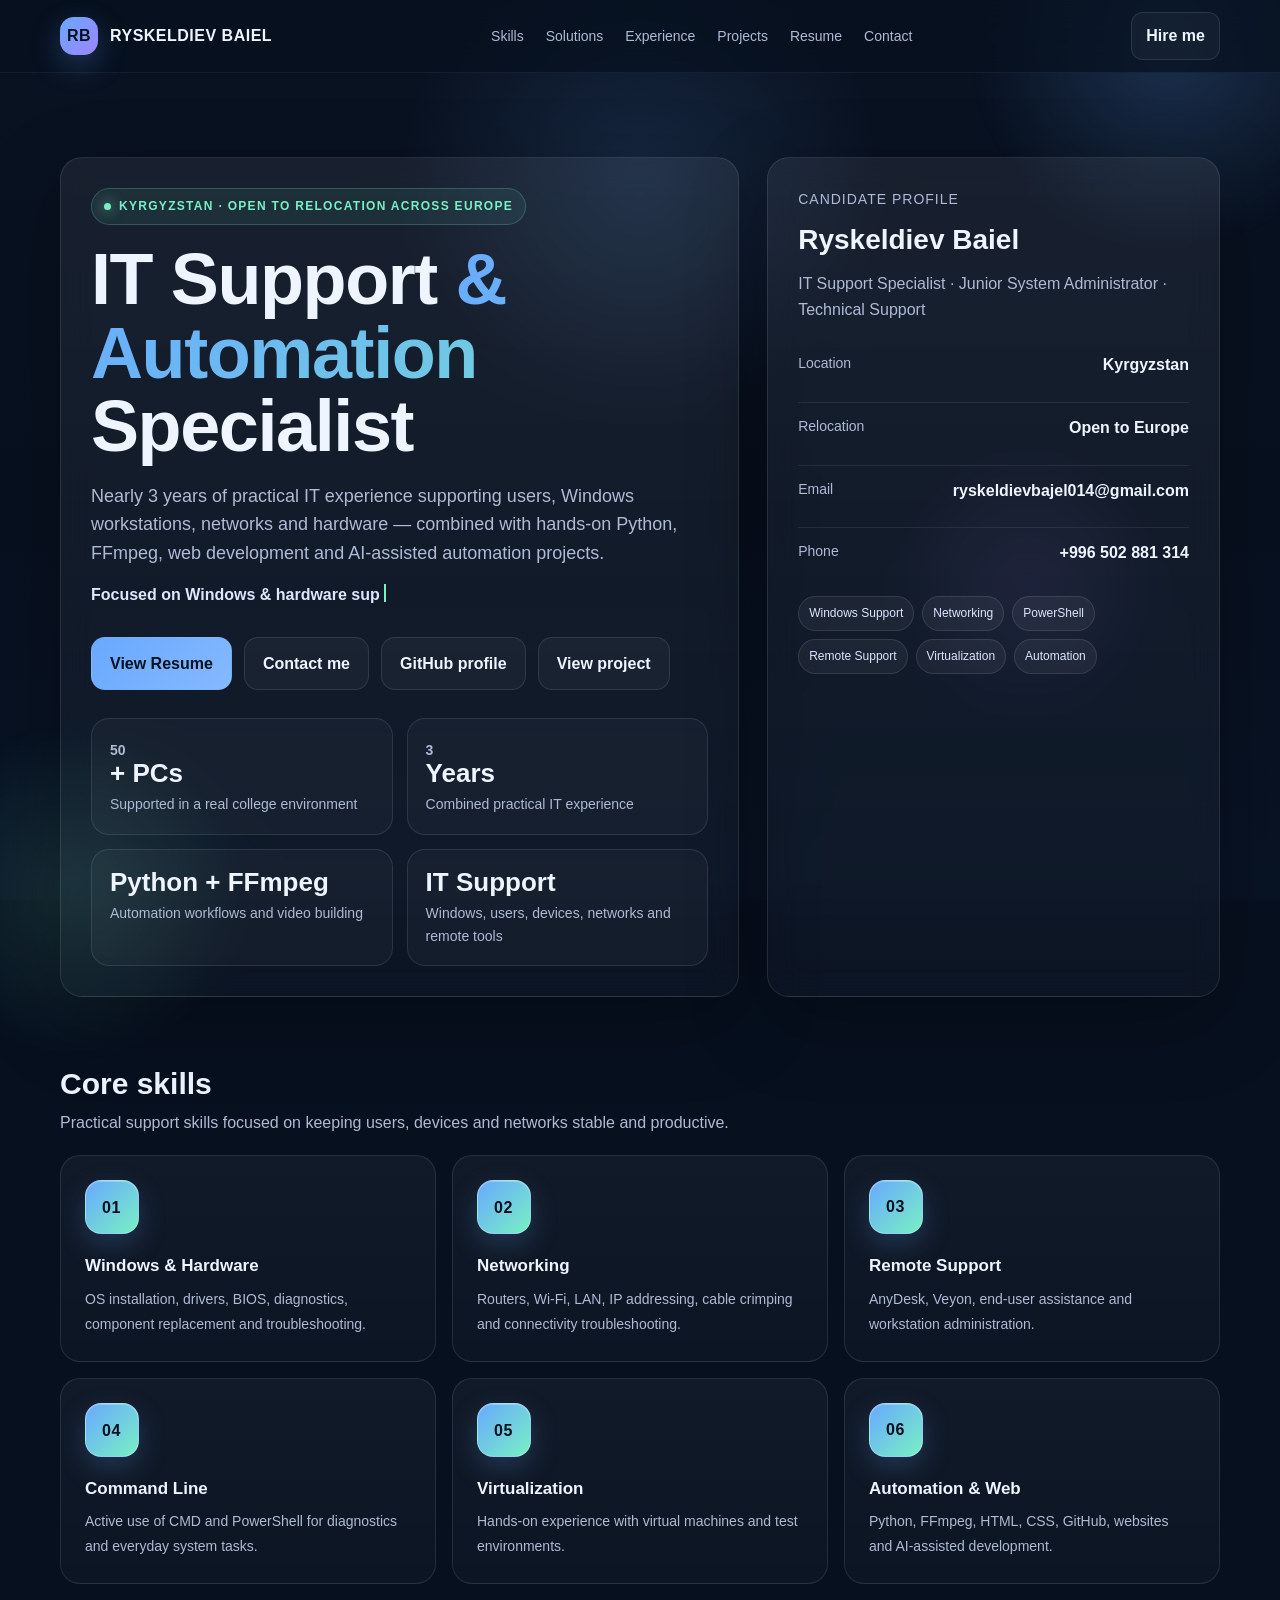
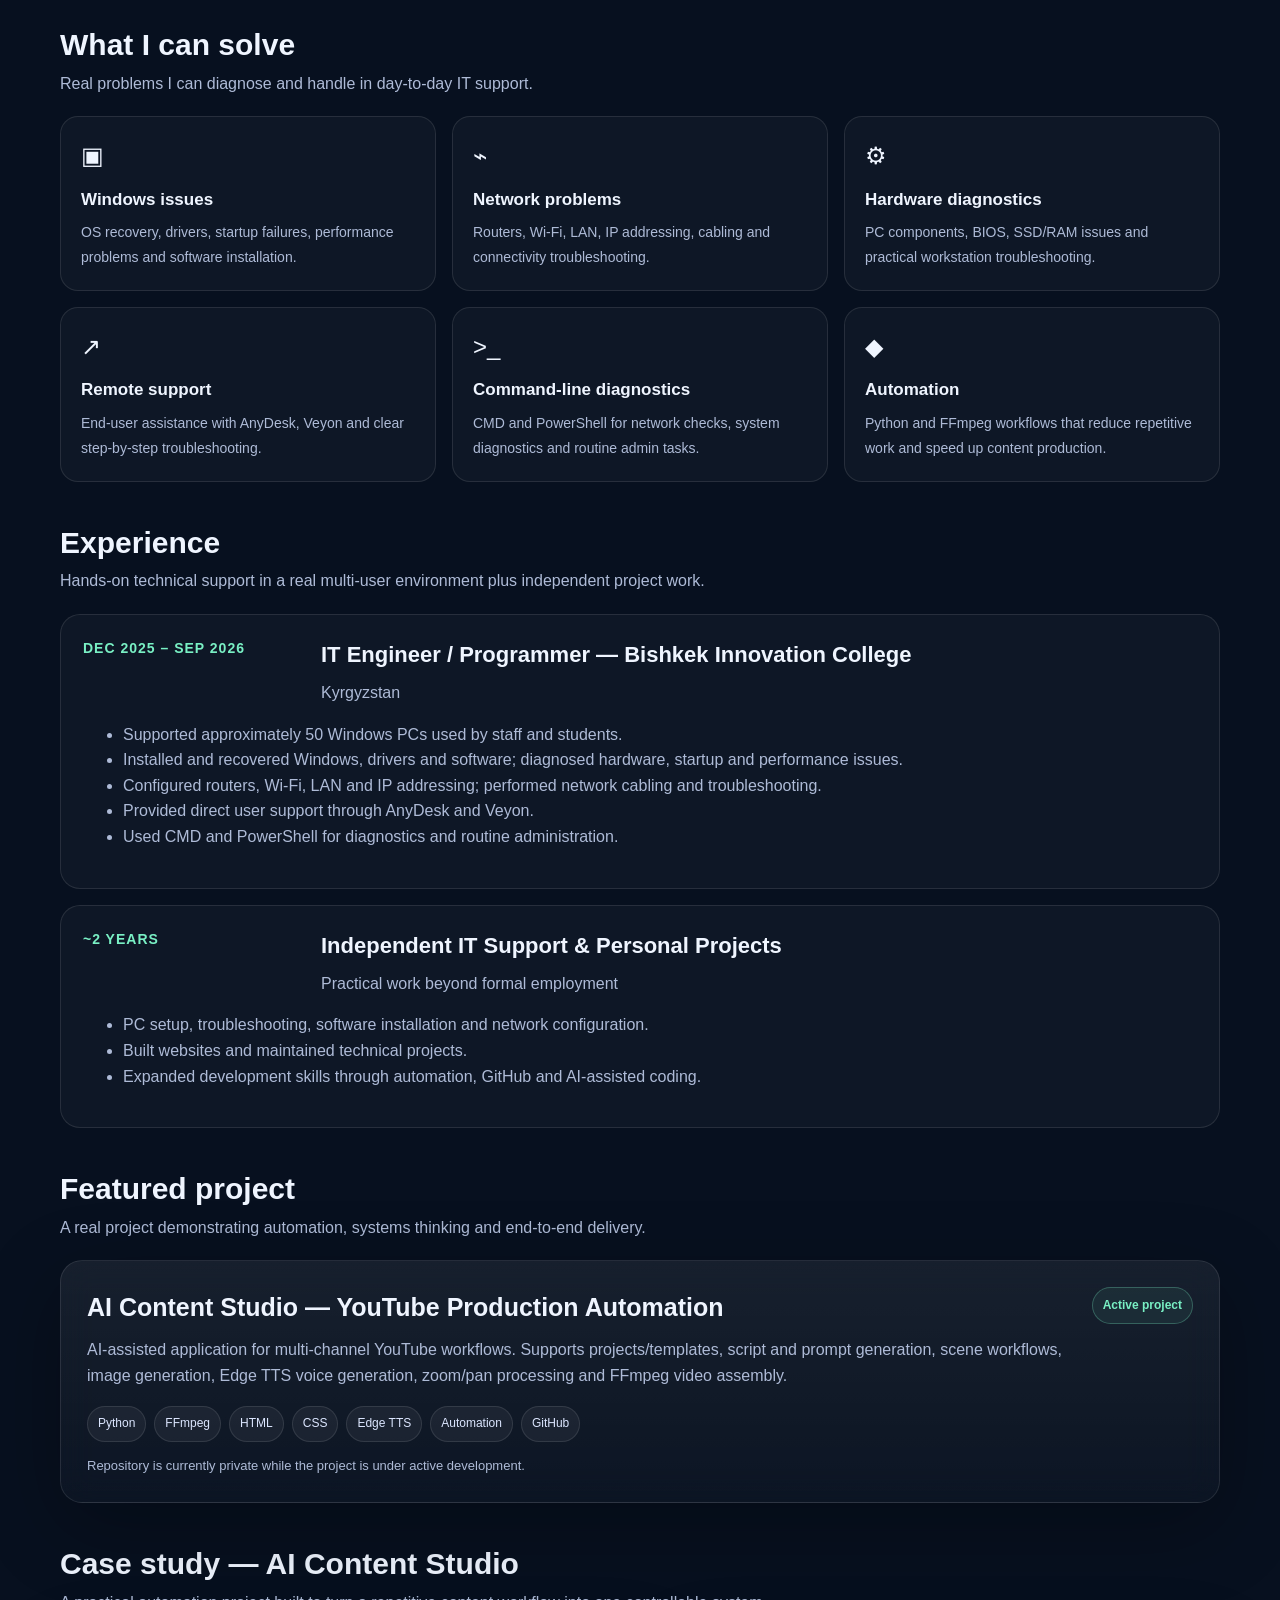
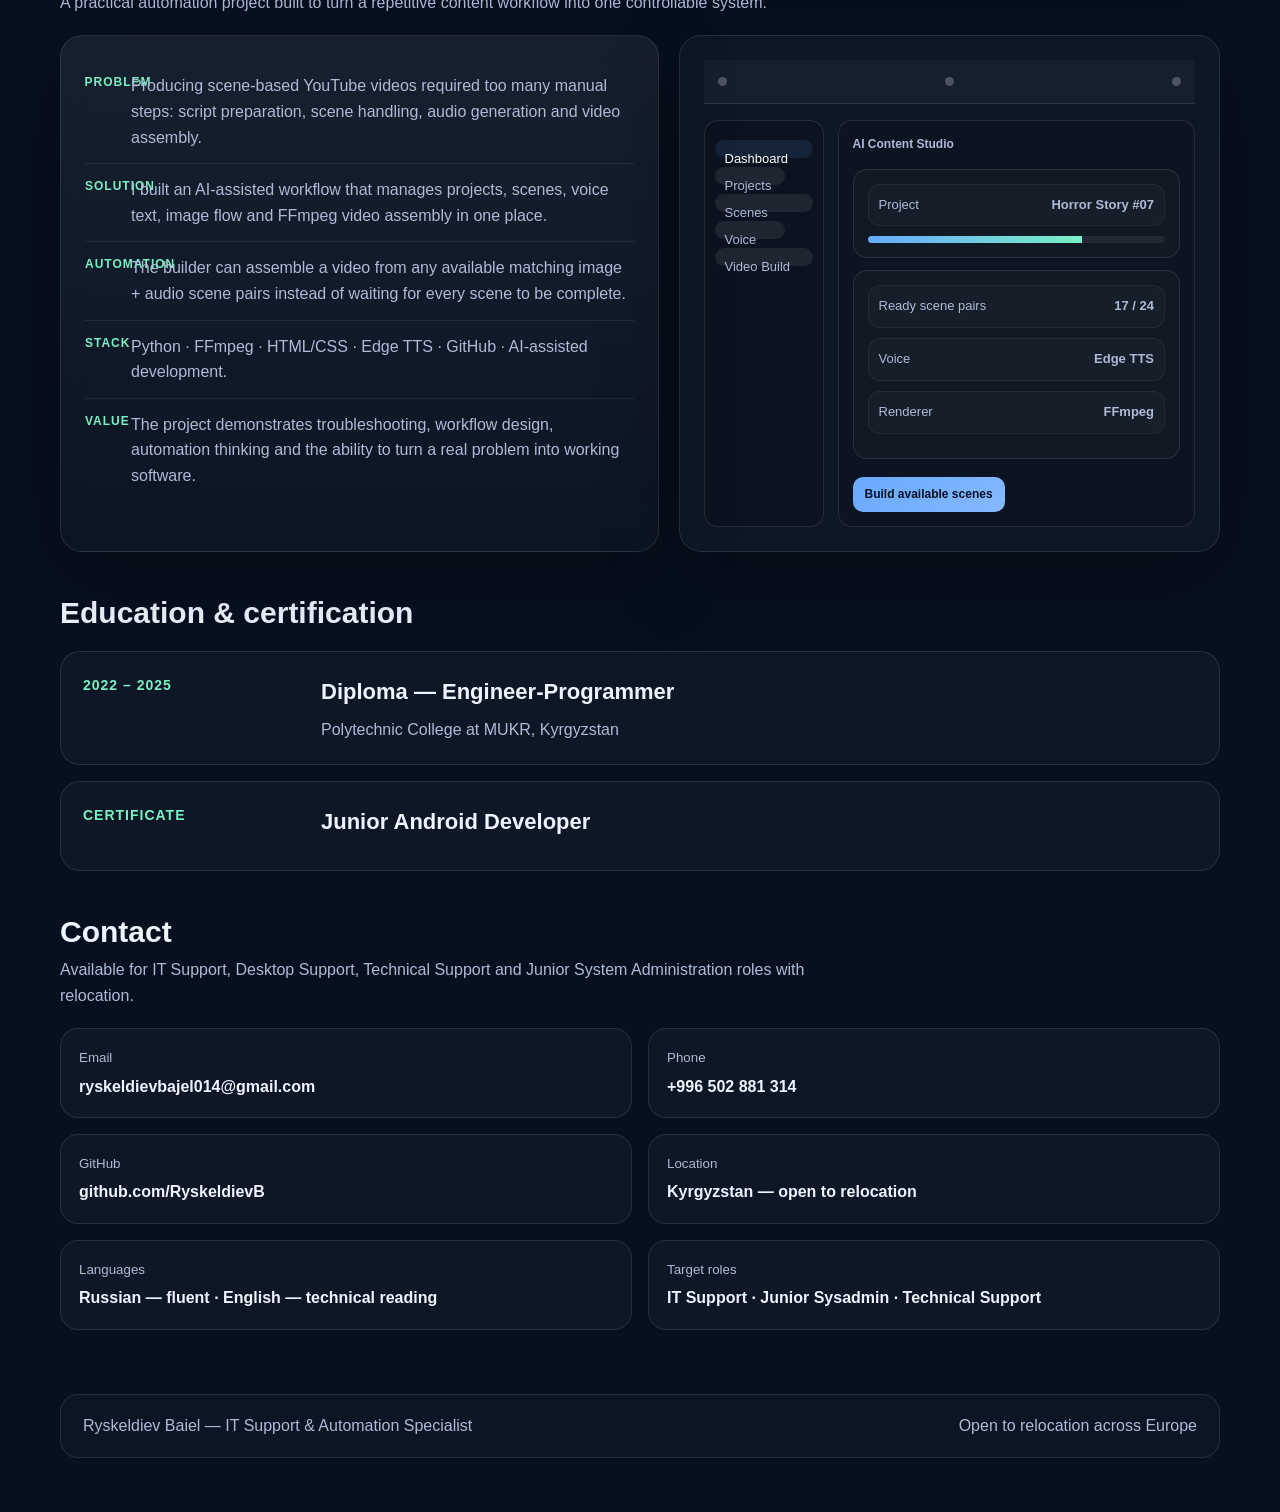
==== index.html @ 96868a10 "Make skill number badges more visible" ====
<!doctype html>
<html lang="en">
<head>
<meta charset="utf-8" />
<meta name="viewport" content="width=device-width,initial-scale=1" />
<meta name="description" content="Ryskeldiev Baiel - IT Support Specialist, Junior System Administrator and Automation portfolio." />
<title>Ryskeldiev Baiel | IT Support & Automation</title>
<link rel="icon" href="favicon-v3.svg" type="image/svg+xml">
<style>
:root{--bg:#07101f;--text:#eff5ff;--muted:#aebbd7;--line:rgba(255,255,255,.10);--accent:#68a9ff;--accent2:#79f0c4;--accent3:#9d84ff;--shadow:0 24px 80px rgba(0,0,0,.28);--radius:22px;--max:1160px;--mx:50%;--my:20%}
*{box-sizing:border-box}html{scroll-behavior:smooth;scroll-padding-top:92px}body{margin:0;font-family:Inter,Segoe UI,Arial,sans-serif;color:var(--text);line-height:1.6;background:#07101f;min-height:100vh;overflow-x:hidden}a{color:inherit;text-decoration:none}.wrap{width:min(var(--max),calc(100% - 36px));margin:auto}section[id]{scroll-margin-top:92px}
body:before{content:"";position:fixed;inset:0;z-index:-5;background:radial-gradient(circle at var(--mx) var(--my),rgba(104,169,255,.14),transparent 25%),linear-gradient(180deg,#091221 0%,#07101f 58%,#081324 100%)}.bg-grid{position:fixed;inset:0;z-index:-4;pointer-events:none;opacity:.16;background-image:linear-gradient(rgba(255,255,255,.025) 1px,transparent 1px),linear-gradient(90deg,rgba(255,255,255,.025) 1px,transparent 1px);background-size:48px 48px;mask-image:linear-gradient(to bottom,black,transparent 90%)}.orb{position:fixed;border-radius:50%;filter:blur(5px);pointer-events:none;z-index:-3;opacity:.36}.orb.a{width:420px;height:420px;top:-160px;right:-100px;background:radial-gradient(circle,rgba(104,169,255,.55),transparent 68%);animation:floatA 13s ease-in-out infinite}.orb.b{width:360px;height:360px;bottom:-170px;left:-100px;background:radial-gradient(circle,rgba(121,240,196,.38),transparent 68%);animation:floatB 16s ease-in-out infinite}.orb.c{width:300px;height:300px;top:48%;right:8%;background:radial-gradient(circle,rgba(157,132,255,.26),transparent 70%);animation:floatC 18s ease-in-out infinite}@keyframes floatA{50%{transform:translate(-45px,55px) scale(1.08)}}@keyframes floatB{50%{transform:translate(50px,-35px) scale(.92)}}@keyframes floatC{50%{transform:translate(-55px,-45px)}}.cursor-glow{position:fixed;width:280px;height:280px;border-radius:50%;pointer-events:none;z-index:-2;background:radial-gradient(circle,rgba(104,169,255,.11),transparent 68%);transform:translate(-50%,-50%);opacity:0}
.surface{background:linear-gradient(180deg,rgba(255,255,255,.065),rgba(255,255,255,.025));border:1px solid var(--line);border-radius:var(--radius);box-shadow:var(--shadow);backdrop-filter:blur(16px);position:relative;overflow:hidden}.surface:after{content:"";position:absolute;inset:0;pointer-events:none;background:linear-gradient(120deg,transparent 15%,rgba(255,255,255,.045) 48%,transparent 70%);transform:translateX(-120%);transition:transform .7s ease}.surface:hover:after{transform:translateX(120%)}
nav{position:sticky;top:0;z-index:30;background:rgba(7,16,31,.70);border-bottom:1px solid rgba(255,255,255,.06);backdrop-filter:blur(18px)}.nav{min-height:72px;display:flex;align-items:center;justify-content:space-between;gap:18px}.brand{display:flex;align-items:center;gap:12px;font-weight:800;letter-spacing:.5px}.brand-mark{width:38px;height:38px;border-radius:14px;display:grid;place-items:center;background:linear-gradient(135deg,var(--accent),var(--accent3));color:#031121;font-weight:900;box-shadow:0 10px 30px rgba(104,169,255,.28);animation:pulseMark 4s ease-in-out infinite}@keyframes pulseMark{50%{box-shadow:0 10px 38px rgba(104,169,255,.48)}}.navlinks{display:flex;gap:22px;align-items:center;color:var(--muted);font-size:14px}.navlinks a{position:relative;transition:.2s}.navlinks a:after{content:"";position:absolute;left:0;right:100%;bottom:-7px;height:2px;background:linear-gradient(90deg,var(--accent),var(--accent2));transition:.25s}.navlinks a:hover,.navlinks a.active{color:#fff}.navlinks a:hover:after,.navlinks a.active:after{right:0}.nav-cta{padding:10px 14px;border-radius:12px;border:1px solid var(--line);background:rgba(255,255,255,.04);font-weight:700;transition:.25s}.nav-cta:hover{transform:translateY(-2px);border-color:rgba(104,169,255,.42)}
.hero{padding:84px 0 52px;display:grid;grid-template-columns:1.2fr .8fr;gap:28px;align-items:stretch}.hero-main,.hero-side{padding:30px}.eyebrow{display:inline-flex;gap:8px;align-items:center;padding:8px 12px;border-radius:999px;border:1px solid rgba(121,240,196,.22);background:rgba(121,240,196,.08);color:var(--accent2);font-weight:700;text-transform:uppercase;letter-spacing:1.3px;font-size:12px}.dot{width:7px;height:7px;border-radius:50%;background:var(--accent2);box-shadow:0 0 14px var(--accent2);animation:blink 1.8s infinite}@keyframes blink{50%{opacity:.35;transform:scale(.8)}}.hero h1{font-size:clamp(40px,6vw,72px);line-height:1.02;margin:18px 0;letter-spacing:-1.4px}.hero h1 span{background:linear-gradient(135deg,var(--accent),var(--accent2));-webkit-background-clip:text;background-clip:text;color:transparent;background-size:200% 200%;animation:gradientText 6s ease infinite}@keyframes gradientText{50%{background-position:100% 50%}}.lead{font-size:18px;color:var(--muted);max-width:760px;margin:0}.typing-line{margin-top:14px;color:#dbe8ff;font-weight:700;min-height:27px}.typing-line .cursor{display:inline-block;width:2px;height:1.1em;background:var(--accent2);vertical-align:-2px;margin-left:4px;animation:caret .8s steps(1) infinite}@keyframes caret{50%{opacity:0}}
.actions{display:flex;gap:12px;flex-wrap:wrap;margin-top:28px}.btn{padding:13px 18px;border-radius:14px;border:1px solid var(--line);font-weight:700;transition:.25s ease;display:inline-flex;align-items:center;gap:8px}.btn.primary{background:linear-gradient(135deg,var(--accent),#86b9ff);color:#041120;border-color:transparent}.btn.secondary{background:rgba(255,255,255,.04)}.btn:hover{transform:translateY(-3px);box-shadow:0 14px 38px rgba(0,0,0,.22)}
.mini-grid{display:grid;grid-template-columns:repeat(2,1fr);gap:14px;margin-top:28px}.mini-card,.skill,.item,.contact-card{transition:transform .24s ease,border-color .24s ease,background .24s ease,box-shadow .24s ease;transform-style:preserve-3d}.mini-card{padding:18px;border-radius:18px;border:1px solid var(--line);background:rgba(255,255,255,.03)}.mini-card:hover,.skill:hover,.contact-card:hover{border-color:rgba(104,169,255,.34);background:rgba(255,255,255,.047);box-shadow:0 18px 45px rgba(0,0,0,.2)}.mini-card strong{display:block;font-size:26px;line-height:1.1}.mini-card span{display:block;color:var(--muted);font-size:14px;margin-top:6px}.hero-side{display:flex;flex-direction:column;justify-content:space-between}.profile-title{font-size:14px;color:var(--muted);text-transform:uppercase;letter-spacing:1px}.profile-name{font-size:28px;font-weight:800;margin:8px 0}.profile-role{color:var(--muted);margin:0 0 18px}.info-list{display:grid;gap:12px;margin-top:18px}.info-row{display:flex;justify-content:space-between;gap:12px;padding:12px 0;border-top:1px solid rgba(255,255,255,.08)}.info-row:first-child{border-top:0}.info-row span{color:var(--muted);font-size:14px}.info-row strong{text-align:right}.badge-row,.tags{display:flex;flex-wrap:wrap;gap:8px;margin-top:18px}.badge,.tag{font-size:12px;padding:7px 10px;border-radius:999px;background:rgba(255,255,255,.05);border:1px solid var(--line);color:#dce6ff;transition:.22s}.badge:hover,.tag:hover{transform:translateY(-2px);border-color:rgba(121,240,196,.35);color:#fff}
section{padding:18px 0 26px}.section-head{margin-bottom:20px}.section-title{font-size:30px;line-height:1.15;margin:0}.section-sub{color:var(--muted);margin:8px 0 0;max-width:760px}.skills-grid{display:grid;grid-template-columns:repeat(3,1fr);gap:16px}.skill{padding:24px;border-radius:20px;border:1px solid var(--line);background:linear-gradient(180deg,rgba(255,255,255,.045),rgba(255,255,255,.025));position:relative;overflow:visible}.skill .icon{width:54px;height:54px;border-radius:16px;display:grid;place-items:center;background:linear-gradient(135deg,var(--accent),var(--accent2));margin-bottom:18px;font-weight:900;font-size:16px;letter-spacing:.6px;color:#06111f;border:1px solid rgba(255,255,255,.28);box-shadow:0 10px 28px rgba(104,169,255,.22),inset 0 1px 0 rgba(255,255,255,.28)}.skill:hover .icon{transform:translateY(-2px) scale(1.04);box-shadow:0 14px 34px rgba(104,169,255,.32)}.skill b{display:block;font-size:17px;margin-bottom:6px}.skill span{color:var(--muted);font-size:14px}.timeline{display:grid;gap:16px}.item{padding:22px;border-radius:20px;border:1px solid var(--line);background:rgba(255,255,255,.03)}.item:hover{transform:translateX(5px);border-color:rgba(121,240,196,.25)}.item-top{display:grid;grid-template-columns:220px 1fr;gap:18px}.when{font-weight:800;color:var(--accent2);font-size:14px;text-transform:uppercase;letter-spacing:1px}.item h3{margin:0 0 8px;font-size:22px}.item p,.project p{margin:0;color:var(--muted)}.item ul{color:var(--muted)}.project{padding:26px;display:grid;grid-template-columns:1fr auto;gap:18px}.project h3{margin:0 0 10px;font-size:25px}.status{font-size:12px;font-weight:700;color:var(--accent2);white-space:nowrap;border:1px solid rgba(121,240,196,.28);padding:8px 10px;border-radius:999px;background:rgba(121,240,196,.07);height:max-content}.note{margin-top:14px!important;font-size:13px}.contact-grid{display:grid;grid-template-columns:repeat(2,1fr);gap:16px}.contact-card{padding:18px;border-radius:18px;border:1px solid var(--line);background:rgba(255,255,255,.03)}.contact-card small{display:block;color:var(--muted)}.contact-card strong{display:block;margin-top:5px;overflow-wrap:anywhere}footer{padding:38px 0 54px;color:var(--muted)}.footer-box{padding:18px 22px;border-radius:18px;border:1px solid var(--line);background:rgba(255,255,255,.025);display:flex;justify-content:space-between;gap:12px;flex-wrap:wrap}
.reveal{opacity:0;transform:translateY(30px);transition:opacity .75s,transform .75s}.reveal.in{opacity:1;transform:none}.stagger>*{opacity:0;transform:translateY(18px)}.stagger.in>*{animation:staggerIn .55s ease forwards}.stagger.in>*:nth-child(2){animation-delay:.07s}.stagger.in>*:nth-child(3){animation-delay:.14s}.stagger.in>*:nth-child(4){animation-delay:.21s}.stagger.in>*:nth-child(5){animation-delay:.28s}.stagger.in>*:nth-child(6){animation-delay:.35s}@keyframes staggerIn{to{opacity:1;transform:none}}.scroll-line{position:fixed;top:0;left:0;height:2px;background:linear-gradient(90deg,var(--accent),var(--accent2),var(--accent3));z-index:50;width:0}
@media(max-width:980px){.hero{grid-template-columns:1fr}.skills-grid{grid-template-columns:repeat(2,1fr)}.item-top{grid-template-columns:1fr}}@media(max-width:720px){.navlinks{display:none}.mini-grid,.contact-grid,.skills-grid{grid-template-columns:1fr}.project{grid-template-columns:1fr}.hero-main,.hero-side{padding:22px}.hero h1{font-size:42px}.brand-text{display:none}.cursor-glow{display:none}}@media(prefers-reduced-motion:reduce){html{scroll-behavior:auto}*,*:before,*:after{animation:none!important;transition:none!important}.reveal,.stagger>*{opacity:1!important;transform:none!important}}

/* what-i-solve-marker */
.solve-grid{display:grid;grid-template-columns:repeat(3,1fr);gap:16px}.solve-card{padding:20px;border:1px solid var(--line);border-radius:18px;background:rgba(255,255,255,.03);transition:.25s}.solve-card:hover{transform:translateY(-4px);border-color:rgba(104,169,255,.35);box-shadow:0 18px 45px rgba(0,0,0,.18)}.solve-card b{display:block;margin:10px 0 6px;font-size:17px}.solve-card span{color:var(--muted);font-size:14px}.solve-icon{font-size:24px}.case-grid{display:grid;grid-template-columns:1.05fr .95fr;gap:20px;align-items:stretch}.case-card{padding:24px}.case-step{display:grid;grid-template-columns:90px 1fr;gap:14px;padding:13px 0;border-top:1px solid rgba(255,255,255,.08)}.case-step:first-child{border-top:0}.case-label{font-size:12px;text-transform:uppercase;letter-spacing:1px;color:var(--accent2);font-weight:800}.case-step p{margin:0;color:var(--muted)}.mock-app{padding:0;overflow:hidden}.mock-top{height:44px;display:flex;align-items:center;gap:8px;padding:0 14px;border-bottom:1px solid var(--line);background:rgba(255,255,255,.03)}.mock-dot{width:9px;height:9px;border-radius:50%;background:rgba(255,255,255,.24)}.mock-body{display:grid;grid-template-columns:150px 1fr;min-height:300px}.mock-side{border-right:1px solid var(--line);padding:14px;background:rgba(255,255,255,.02)}.mock-side div{padding:9px 10px;border-radius:9px;color:var(--muted);font-size:13px}.mock-side div.active{background:rgba(104,169,255,.11);color:#fff}.mock-main{padding:18px}.mock-title{font-weight:800;margin-bottom:14px}.mock-panel{border:1px solid var(--line);border-radius:14px;padding:14px;margin-bottom:12px;background:rgba(255,255,255,.025)}.mock-row{display:flex;justify-content:space-between;gap:12px;font-size:13px;color:var(--muted)}.mock-bar{height:7px;border-radius:99px;background:rgba(255,255,255,.07);margin-top:9px;overflow:hidden}.mock-bar span{display:block;height:100%;width:72%;background:linear-gradient(90deg,var(--accent),var(--accent2))}.mock-btn{display:inline-block;margin-top:6px;padding:8px 12px;border-radius:10px;background:linear-gradient(135deg,var(--accent),#86b9ff);color:#041120;font-weight:800;font-size:12px}@media(max-width:980px){.solve-grid{grid-template-columns:repeat(2,1fr)}.case-grid{grid-template-columns:1fr}}@media(max-width:720px){.solve-grid{grid-template-columns:1fr}.mock-body{grid-template-columns:1fr}.mock-side{display:none}.case-step{grid-template-columns:1fr}}
</style>
</head>
<body>
<div class="scroll-line" id="scrollLine"></div><div class="bg-grid"></div><div class="orb a"></div><div class="orb b"></div><div class="orb c"></div><div class="cursor-glow" id="cursorGlow"></div>
<nav><div class="wrap nav"><a class="brand" href="#top"><span class="brand-mark">RB</span><span class="brand-text">RYSKELDIEV BAIEL</span></a><div class="navlinks"><a href="#skills">Skills</a><a href="#solutions">Solutions</a><a href="#experience">Experience</a><a href="#projects">Projects</a><a href="resume.html">Resume</a><a href="#contact">Contact</a></div><a class="nav-cta" href="mailto:ryskeldievbajel014@gmail.com">Hire me</a></div></nav>
<main id="top" class="wrap">
<header class="hero reveal"><section class="surface hero-main tilt"><div class="eyebrow"><span class="dot"></span>Kyrgyzstan · Open to relocation across Europe</div><h1>IT Support <span>& Automation</span> Specialist</h1><p class="lead">Nearly 3 years of practical IT experience supporting users, Windows workstations, networks and hardware — combined with hands-on Python, FFmpeg, web development and AI-assisted automation projects.</p><div class="typing-line">Focused on <span id="typing"></span><span class="cursor"></span></div><div class="actions"><a class="btn primary" href="resume.html">View Resume</a><a class="btn secondary" href="mailto:ryskeldievbajel014@gmail.com">Contact me</a><a class="btn secondary" href="https://github.com/RyskeldievB" target="_blank">GitHub profile</a><a class="btn secondary" href="#projects">View project</a></div><div class="mini-grid stagger"><div class="mini-card"><strong><span class="counter" data-target="50">0</span>+ PCs</strong><span>Supported in a real college environment</span></div><div class="mini-card"><strong><span class="counter" data-target="3">0</span> Years</strong><span>Combined practical IT experience</span></div><div class="mini-card"><strong>Python + FFmpeg</strong><span>Automation workflows and video building</span></div><div class="mini-card"><strong>IT Support</strong><span>Windows, users, devices, networks and remote tools</span></div></div></section><aside class="surface hero-side tilt"><div><div class="profile-title">Candidate profile</div><div class="profile-name">Ryskeldiev Baiel</div><p class="profile-role">IT Support Specialist · Junior System Administrator · Technical Support</p><div class="info-list"><div class="info-row"><span>Location</span><strong>Kyrgyzstan</strong></div><div class="info-row"><span>Relocation</span><strong>Open to Europe</strong></div><div class="info-row"><span>Email</span><strong>ryskeldievbajel014@gmail.com</strong></div><div class="info-row"><span>Phone</span><strong>+996 502 881 314</strong></div></div><div class="badge-row"><span class="badge">Windows Support</span><span class="badge">Networking</span><span class="badge">PowerShell</span><span class="badge">Remote Support</span><span class="badge">Virtualization</span><span class="badge">Automation</span></div></div></aside></header>
<section id="skills" class="reveal"><div class="section-head"><h2 class="section-title">Core skills</h2><p class="section-sub">Practical support skills focused on keeping users, devices and networks stable and productive.</p></div><div class="skills-grid stagger"><div class="skill tilt"><div class="icon">01</div><b>Windows & Hardware</b><span>OS installation, drivers, BIOS, diagnostics, component replacement and troubleshooting.</span></div><div class="skill tilt"><div class="icon">02</div><b>Networking</b><span>Routers, Wi-Fi, LAN, IP addressing, cable crimping and connectivity troubleshooting.</span></div><div class="skill tilt"><div class="icon">03</div><b>Remote Support</b><span>AnyDesk, Veyon, end-user assistance and workstation administration.</span></div><div class="skill tilt"><div class="icon">04</div><b>Command Line</b><span>Active use of CMD and PowerShell for diagnostics and everyday system tasks.</span></div><div class="skill tilt"><div class="icon">05</div><b>Virtualization</b><span>Hands-on experience with virtual machines and test environments.</span></div><div class="skill tilt"><div class="icon">06</div><b>Automation & Web</b><span>Python, FFmpeg, HTML, CSS, GitHub, websites and AI-assisted development.</span></div></div></section>

<section id="solutions" class="reveal"><div class="section-head"><div><h2 class="section-title">What I can solve</h2><p class="section-sub">Real problems I can diagnose and handle in day-to-day IT support.</p></div></div><div class="solve-grid stagger"><div class="solve-card"><div class="solve-icon">▣</div><b>Windows issues</b><span>OS recovery, drivers, startup failures, performance problems and software installation.</span></div><div class="solve-card"><div class="solve-icon">⌁</div><b>Network problems</b><span>Routers, Wi-Fi, LAN, IP addressing, cabling and connectivity troubleshooting.</span></div><div class="solve-card"><div class="solve-icon">⚙</div><b>Hardware diagnostics</b><span>PC components, BIOS, SSD/RAM issues and practical workstation troubleshooting.</span></div><div class="solve-card"><div class="solve-icon">↗</div><b>Remote support</b><span>End-user assistance with AnyDesk, Veyon and clear step-by-step troubleshooting.</span></div><div class="solve-card"><div class="solve-icon">&gt;_</div><b>Command-line diagnostics</b><span>CMD and PowerShell for network checks, system diagnostics and routine admin tasks.</span></div><div class="solve-card"><div class="solve-icon">◆</div><b>Automation</b><span>Python and FFmpeg workflows that reduce repetitive work and speed up content production.</span></div></div></section>
<section id="experience" class="reveal"><div class="section-head"><h2 class="section-title">Experience</h2><p class="section-sub">Hands-on technical support in a real multi-user environment plus independent project work.</p></div><div class="timeline"><article class="item"><div class="item-top"><div class="when">Dec 2025 – Sep 2026</div><div><h3>IT Engineer / Programmer — Bishkek Innovation College</h3><p>Kyrgyzstan</p></div></div><ul><li>Supported approximately 50 Windows PCs used by staff and students.</li><li>Installed and recovered Windows, drivers and software; diagnosed hardware, startup and performance issues.</li><li>Configured routers, Wi-Fi, LAN and IP addressing; performed network cabling and troubleshooting.</li><li>Provided direct user support through AnyDesk and Veyon.</li><li>Used CMD and PowerShell for diagnostics and routine administration.</li></ul></article><article class="item"><div class="item-top"><div class="when">~2 years</div><div><h3>Independent IT Support & Personal Projects</h3><p>Practical work beyond formal employment</p></div></div><ul><li>PC setup, troubleshooting, software installation and network configuration.</li><li>Built websites and maintained technical projects.</li><li>Expanded development skills through automation, GitHub and AI-assisted coding.</li></ul></article></div></section>
<section id="projects" class="reveal"><div class="section-head"><h2 class="section-title">Featured project</h2><p class="section-sub">A real project demonstrating automation, systems thinking and end-to-end delivery.</p></div><div class="surface project tilt"><div><h3>AI Content Studio — YouTube Production Automation</h3><p>AI-assisted application for multi-channel YouTube workflows. Supports projects/templates, script and prompt generation, scene workflows, image generation, Edge TTS voice generation, zoom/pan processing and FFmpeg video assembly.</p><div class="tags"><span class="tag">Python</span><span class="tag">FFmpeg</span><span class="tag">HTML</span><span class="tag">CSS</span><span class="tag">Edge TTS</span><span class="tag">Automation</span><span class="tag">GitHub</span></div><p class="note">Repository is currently private while the project is under active development.</p></div><div class="status">Active project</div></div></section>
<section id="case-study" class="reveal"><div class="section-head"><div><h2 class="section-title">Case study — AI Content Studio</h2><p class="section-sub">A practical automation project built to turn a repetitive content workflow into one controllable system.</p></div></div><div class="case-grid"><div class="surface case-card"><div class="case-step"><div class="case-label">Problem</div><p>Producing scene-based YouTube videos required too many manual steps: script preparation, scene handling, audio generation and video assembly.</p></div><div class="case-step"><div class="case-label">Solution</div><p>I built an AI-assisted workflow that manages projects, scenes, voice text, image flow and FFmpeg video assembly in one place.</p></div><div class="case-step"><div class="case-label">Automation</div><p>The builder can assemble a video from any available matching image + audio scene pairs instead of waiting for every scene to be complete.</p></div><div class="case-step"><div class="case-label">Stack</div><p>Python · FFmpeg · HTML/CSS · Edge TTS · GitHub · AI-assisted development.</p></div><div class="case-step"><div class="case-label">Value</div><p>The project demonstrates troubleshooting, workflow design, automation thinking and the ability to turn a real problem into working software.</p></div></div><div class="surface mock-app tilt"><div class="mock-top"><span class="mock-dot"></span><span class="mock-dot"></span><span class="mock-dot"></span></div><div class="mock-body"><div class="mock-side"><div class="active">Dashboard</div><div>Projects</div><div>Scenes</div><div>Voice</div><div>Video Build</div></div><div class="mock-main"><div class="mock-title">AI Content Studio</div><div class="mock-panel"><div class="mock-row"><span>Project</span><strong>Horror Story #07</strong></div><div class="mock-bar"><span></span></div></div><div class="mock-panel"><div class="mock-row"><span>Ready scene pairs</span><strong>17 / 24</strong></div><div class="mock-row"><span>Voice</span><strong>Edge TTS</strong></div><div class="mock-row"><span>Renderer</span><strong>FFmpeg</strong></div></div><span class="mock-btn">Build available scenes</span></div></div></div></div></section>

<section class="reveal"><div class="section-head"><h2 class="section-title">Education & certification</h2></div><div class="timeline"><article class="item"><div class="item-top"><div class="when">2022 – 2025</div><div><h3>Diploma — Engineer-Programmer</h3><p>Polytechnic College at MUKR, Kyrgyzstan</p></div></div></article><article class="item"><div class="item-top"><div class="when">Certificate</div><div><h3>Junior Android Developer</h3></div></div></article></div></section>
<section id="contact" class="reveal"><div class="section-head"><h2 class="section-title">Contact</h2><p class="section-sub">Available for IT Support, Desktop Support, Technical Support and Junior System Administration roles with relocation.</p></div><div class="contact-grid stagger"><a class="contact-card tilt" href="mailto:ryskeldievbajel014@gmail.com"><small>Email</small><strong>ryskeldievbajel014@gmail.com</strong></a><a class="contact-card tilt" href="tel:+996502881314"><small>Phone</small><strong>+996 502 881 314</strong></a><a class="contact-card tilt" href="https://github.com/RyskeldievB" target="_blank"><small>GitHub</small><strong>github.com/RyskeldievB</strong></a><div class="contact-card tilt"><small>Location</small><strong>Kyrgyzstan — open to relocation</strong></div><div class="contact-card tilt"><small>Languages</small><strong>Russian — fluent · English — technical reading</strong></div><div class="contact-card tilt"><small>Target roles</small><strong>IT Support · Junior Sysadmin · Technical Support</strong></div></div></section>
</main><footer><div class="wrap"><div class="footer-box"><div>Ryskeldiev Baiel — IT Support & Automation Specialist</div><div>Open to relocation across Europe</div></div></div></footer>
<script>
const reduced=matchMedia('(prefers-reduced-motion: reduce)').matches;
const glow=document.getElementById('cursorGlow');if(!reduced&&innerWidth>720){addEventListener('mousemove',e=>{glow.style.left=e.clientX+'px';glow.style.top=e.clientY+'px';glow.style.opacity='1';document.documentElement.style.setProperty('--mx',e.clientX+'px');document.documentElement.style.setProperty('--my',e.clientY+'px')})}
const io=new IntersectionObserver(es=>es.forEach(e=>{if(e.isIntersecting){e.target.classList.add('in');io.unobserve(e.target)}}),{threshold:.08});document.querySelectorAll('.reveal,.stagger').forEach(el=>io.observe(el));
const counters=document.querySelectorAll('.counter');let counted=false;const countIO=new IntersectionObserver(es=>{if(es.some(e=>e.isIntersecting)&&!counted){counted=true;counters.forEach(el=>{const target=+el.dataset.target,start=performance.now();function step(t){const p=Math.min((t-start)/900,1);el.textContent=Math.round(target*(1-Math.pow(1-p,3)));if(p<1)requestAnimationFrame(step)}requestAnimationFrame(step)})}});if(counters[0])countIO.observe(counters[0]);
const words=['Windows & hardware support','network troubleshooting','PowerShell diagnostics','Python automation','relocation-ready IT roles'];let wi=0,ci=0,del=false;const ty=document.getElementById('typing');function type(){if(reduced){ty.textContent=words[0];return}const w=words[wi];ty.textContent=w.slice(0,ci);if(!del&&ci<w.length){ci++;setTimeout(type,55)}else if(!del){del=true;setTimeout(type,1300)}else if(ci>0){ci--;setTimeout(type,28)}else{del=false;wi=(wi+1)%words.length;setTimeout(type,300)}}type();
if(!reduced&&innerWidth>900){document.querySelectorAll('.tilt').forEach(card=>{card.addEventListener('mousemove',e=>{const r=card.getBoundingClientRect(),x=(e.clientX-r.left)/r.width-.5,y=(e.clientY-r.top)/r.height-.5;card.style.transform=`perspective(900px) rotateX(${-y*2.5}deg) rotateY(${x*3.5}deg) translateY(-2px)`});card.addEventListener('mouseleave',()=>card.style.transform='')})}
const line=document.getElementById('scrollLine');const sections=[...document.querySelectorAll('main section[id]')];const links=[...document.querySelectorAll('.navlinks a[href^="#"]')];
function setActive(id){links.forEach(a=>a.classList.toggle('active',a.getAttribute('href')==='#'+id))}
function onScroll(){const doc=document.documentElement,max=doc.scrollHeight-innerHeight;line.style.width=(max?scrollY/max*100:0)+'%';const nearBottom=innerHeight+scrollY>=doc.scrollHeight-24;if(nearBottom){setActive('contact');return}let cur='';const marker=scrollY+110;for(const s of sections){if(marker>=s.offsetTop)cur=s.id}setActive(cur)}
addEventListener('scroll',onScroll,{passive:true});addEventListener('resize',onScroll);onScroll();
document.querySelectorAll('.navlinks a[href^="#"]').forEach(a=>a.addEventListener('click',e=>{const target=document.querySelector(a.getAttribute('href'));if(!target)return;e.preventDefault();target.scrollIntoView({behavior:reduced?'auto':'smooth',block:'start'});history.replaceState(null,'',a.getAttribute('href'));setTimeout(onScroll,350)}));
</script><script src="portfolio-enhancements.js"></script>
</body></html>
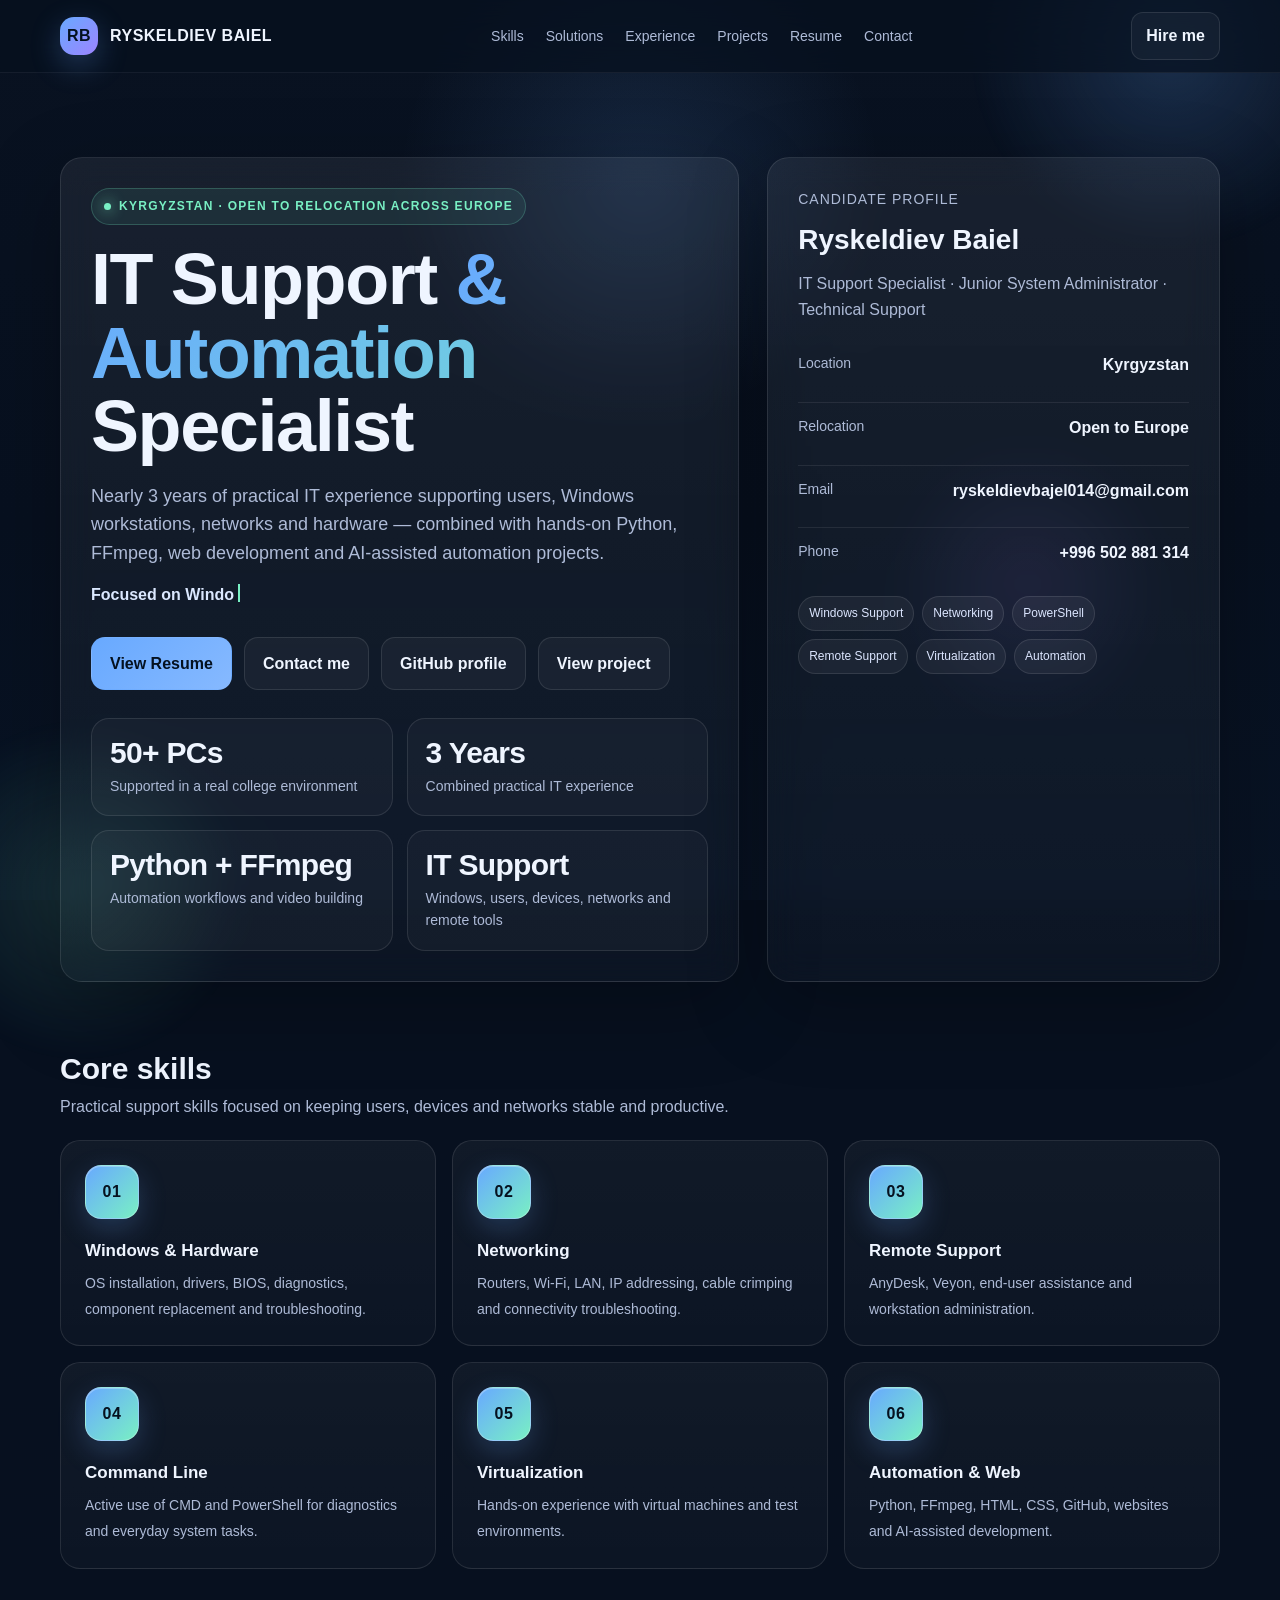
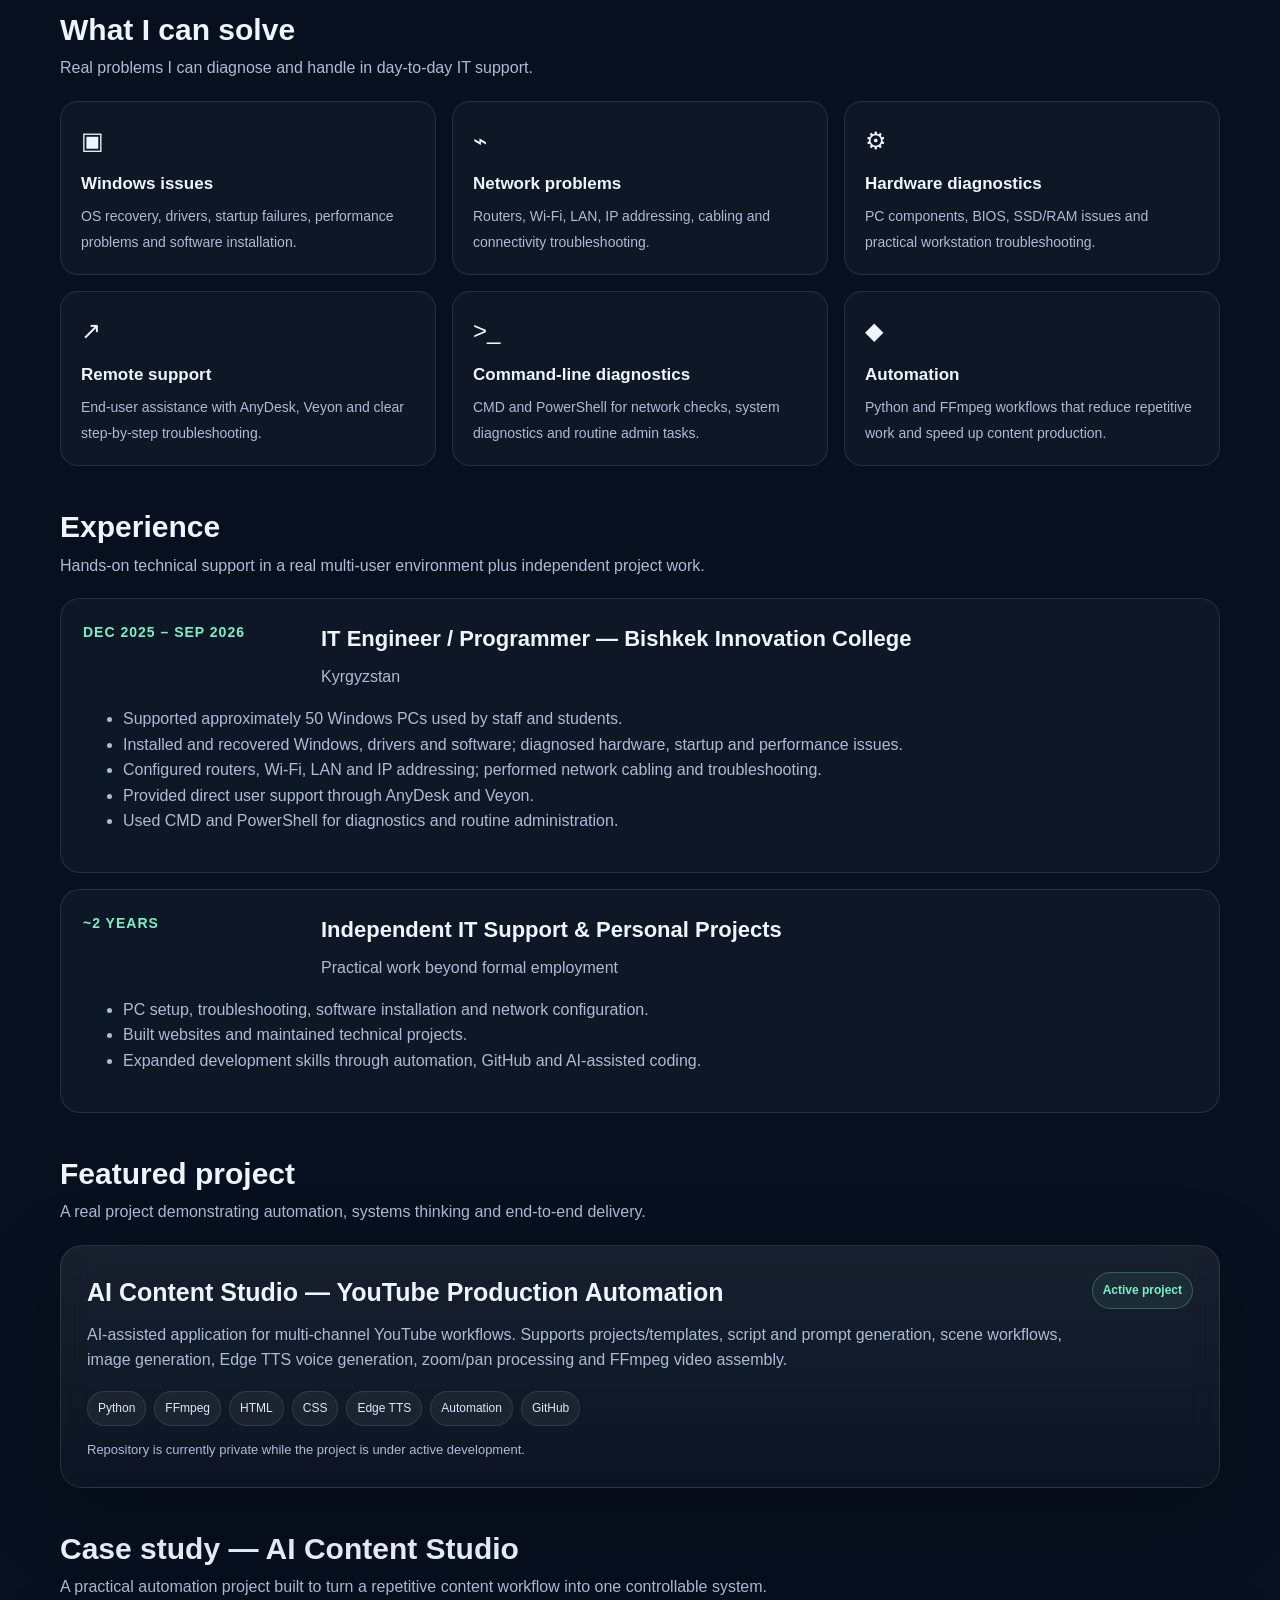
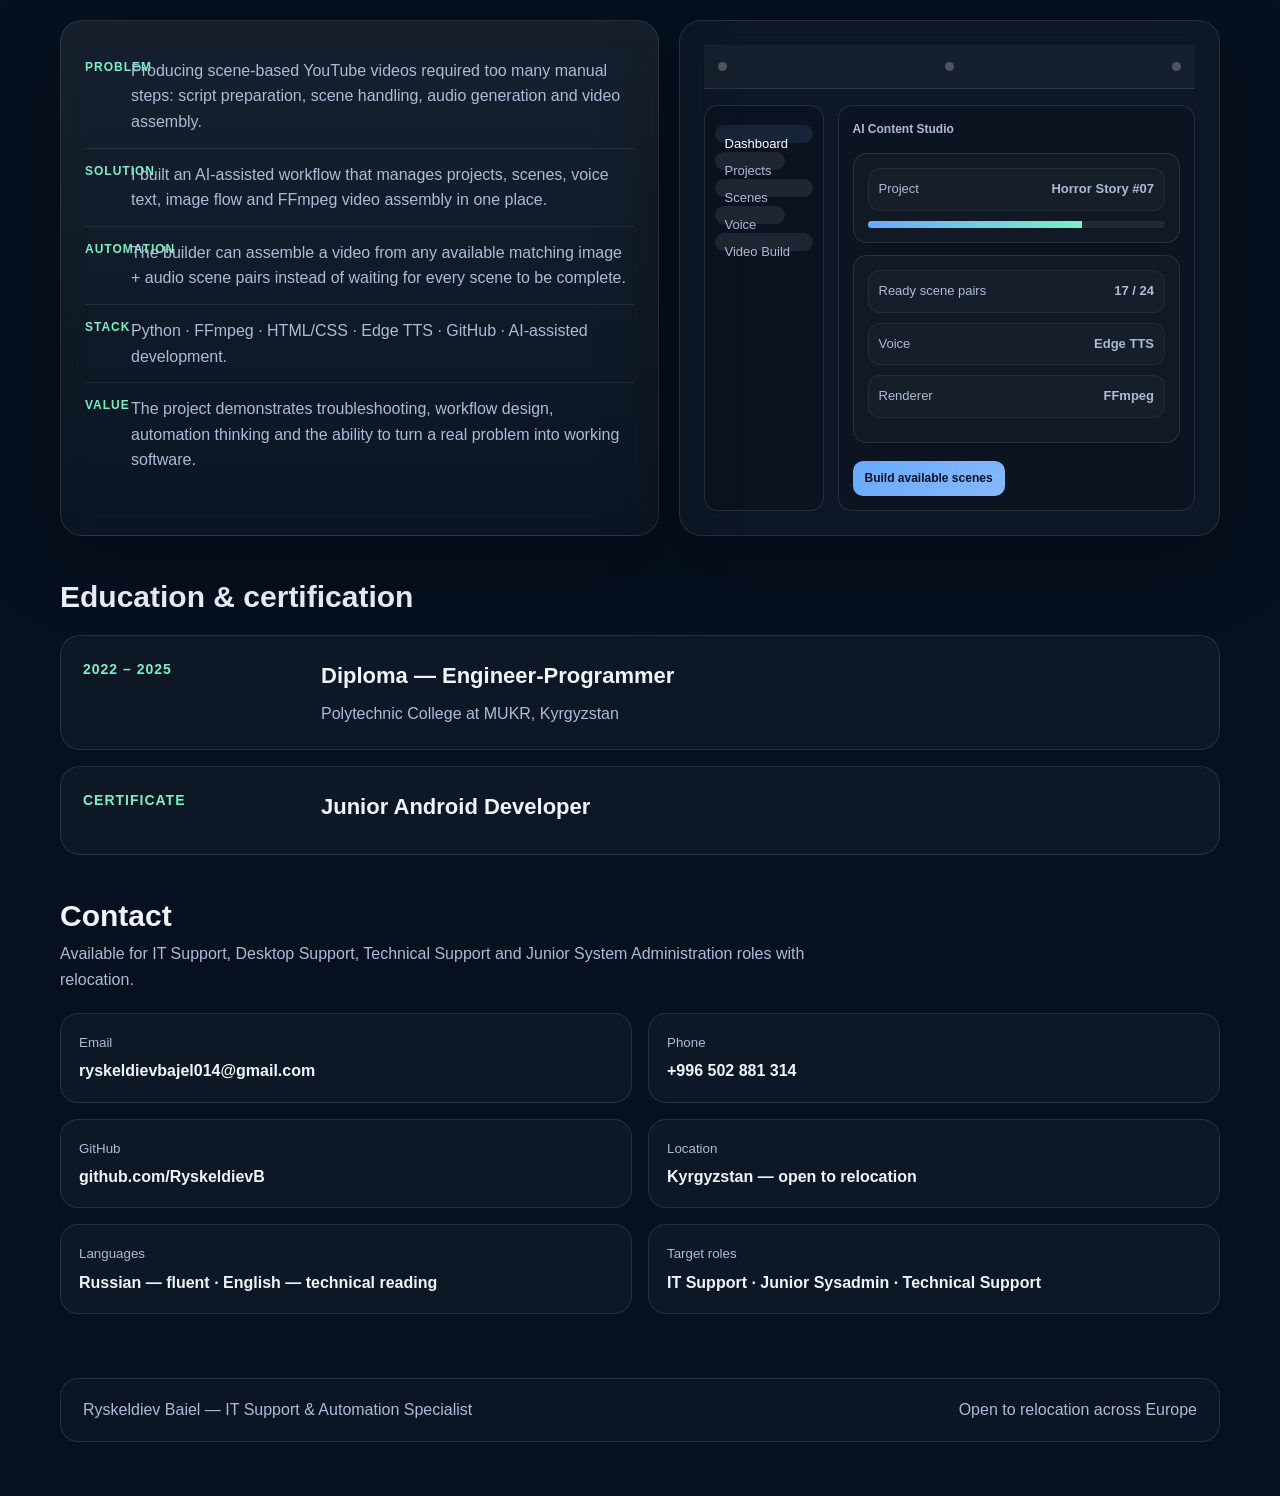
==== commit 7ebf479c: "Apply compact mobile layout v3" ====
--- a/index.html
+++ b/index.html
@@ -21,6 +21,71 @@
 
 /* what-i-solve-marker */
 .solve-grid{display:grid;grid-template-columns:repeat(3,1fr);gap:16px}.solve-card{padding:20px;border:1px solid var(--line);border-radius:18px;background:rgba(255,255,255,.03);transition:.25s}.solve-card:hover{transform:translateY(-4px);border-color:rgba(104,169,255,.35);box-shadow:0 18px 45px rgba(0,0,0,.18)}.solve-card b{display:block;margin:10px 0 6px;font-size:17px}.solve-card span{color:var(--muted);font-size:14px}.solve-icon{font-size:24px}.case-grid{display:grid;grid-template-columns:1.05fr .95fr;gap:20px;align-items:stretch}.case-card{padding:24px}.case-step{display:grid;grid-template-columns:90px 1fr;gap:14px;padding:13px 0;border-top:1px solid rgba(255,255,255,.08)}.case-step:first-child{border-top:0}.case-label{font-size:12px;text-transform:uppercase;letter-spacing:1px;color:var(--accent2);font-weight:800}.case-step p{margin:0;color:var(--muted)}.mock-app{padding:0;overflow:hidden}.mock-top{height:44px;display:flex;align-items:center;gap:8px;padding:0 14px;border-bottom:1px solid var(--line);background:rgba(255,255,255,.03)}.mock-dot{width:9px;height:9px;border-radius:50%;background:rgba(255,255,255,.24)}.mock-body{display:grid;grid-template-columns:150px 1fr;min-height:300px}.mock-side{border-right:1px solid var(--line);padding:14px;background:rgba(255,255,255,.02)}.mock-side div{padding:9px 10px;border-radius:9px;color:var(--muted);font-size:13px}.mock-side div.active{background:rgba(104,169,255,.11);color:#fff}.mock-main{padding:18px}.mock-title{font-weight:800;margin-bottom:14px}.mock-panel{border:1px solid var(--line);border-radius:14px;padding:14px;margin-bottom:12px;background:rgba(255,255,255,.025)}.mock-row{display:flex;justify-content:space-between;gap:12px;font-size:13px;color:var(--muted)}.mock-bar{height:7px;border-radius:99px;background:rgba(255,255,255,.07);margin-top:9px;overflow:hidden}.mock-bar span{display:block;height:100%;width:72%;background:linear-gradient(90deg,var(--accent),var(--accent2))}.mock-btn{display:inline-block;margin-top:6px;padding:8px 12px;border-radius:10px;background:linear-gradient(135deg,var(--accent),#86b9ff);color:#041120;font-weight:800;font-size:12px}@media(max-width:980px){.solve-grid{grid-template-columns:repeat(2,1fr)}.case-grid{grid-template-columns:1fr}}@media(max-width:720px){.solve-grid{grid-template-columns:1fr}.mock-body{grid-template-columns:1fr}.mock-side{display:none}.case-step{grid-template-columns:1fr}}
+
+/* mobile-compact-v3 */
+.mini-card strong,
+.mini-card strong .counter{
+  font-size:30px!important;
+  line-height:1.05!important;
+  font-weight:900!important;
+  letter-spacing:-.7px!important;
+}
+.mini-card strong .counter{display:inline!important;color:inherit!important}
+
+@media(max-width:720px){
+  section{padding:12px 0 18px}
+  .hero{padding:44px 0 24px}
+  .hero-main,.hero-side{padding:18px}
+  .hero h1{font-size:36px}
+  .lead{font-size:16px}
+  .actions{margin-top:20px}
+  .btn{padding:11px 14px}
+
+  .mini-grid{grid-template-columns:repeat(2,minmax(0,1fr))!important;gap:10px;margin-top:18px}
+  .mini-card{padding:14px;min-height:105px}
+  .mini-card strong,.mini-card strong .counter{font-size:24px!important;white-space:nowrap}
+  .mini-card span{font-size:12px;line-height:1.35}
+
+  .section-head{margin-bottom:14px}
+  .section-title{font-size:26px}
+  .section-sub{font-size:14px}
+
+  .skills-grid,.solve-grid{
+    display:flex!important;
+    overflow-x:auto;
+    gap:12px;
+    padding:2px 2px 12px;
+    scroll-snap-type:x mandatory;
+    -webkit-overflow-scrolling:touch;
+    scrollbar-width:none;
+  }
+  .skills-grid::-webkit-scrollbar,.solve-grid::-webkit-scrollbar{display:none}
+  .skills-grid>*,.solve-grid>*{flex:0 0 82%;scroll-snap-align:start}
+  .skill,.solve-card{padding:18px!important;min-height:190px}
+  .skill .icon{width:48px;height:48px;margin-bottom:14px}
+  #skills .section-sub:after,#solutions .section-sub:after{content:'  •  Swipe cards →';color:var(--accent2);font-weight:700}
+
+  #experience .item{padding:18px;cursor:pointer;position:relative}
+  .item-top{gap:6px}
+  .item h3{font-size:19px}
+  #experience .item ul{max-height:0;overflow:hidden;opacity:0;margin:0;padding-left:18px;transition:max-height .35s ease,opacity .25s ease,margin .25s ease}
+  #experience .item.mobile-open ul{max-height:520px;opacity:1;margin:12px 0 0}
+  #experience .item:after{content:'View details +';display:block;margin-top:10px;color:var(--accent2);font-size:12px;font-weight:800}
+  #experience .item.mobile-open:after{content:'Hide details −'}
+
+  #case-study .case-card{max-height:185px;overflow:hidden;cursor:pointer;position:relative;transition:max-height .4s ease}
+  #case-study .case-card.mobile-open{max-height:900px}
+  #case-study .case-card:after{content:'Tap to expand +';position:absolute;left:20px;right:20px;bottom:12px;padding-top:28px;background:linear-gradient(transparent,#0b162a 48%);color:var(--accent2);font-size:12px;font-weight:800}
+  #case-study .case-card.mobile-open:after{content:'Tap to collapse −';position:static;display:block;background:none;padding-top:10px}
+  .case-grid{gap:12px}
+  .mock-body{min-height:220px}
+
+  .contact-grid{grid-template-columns:repeat(2,minmax(0,1fr))!important;gap:10px}
+  .contact-card{padding:14px}
+  .contact-card strong{font-size:13px}
+  .footer-box{font-size:12px}
+}
+
 </style>
 </head>
 <body>
@@ -51,4 +116,24 @@
 addEventListener('scroll',onScroll,{passive:true});addEventListener('resize',onScroll);onScroll();
 document.querySelectorAll('.navlinks a[href^="#"]').forEach(a=>a.addEventListener('click',e=>{const target=document.querySelector(a.getAttribute('href'));if(!target)return;e.preventDefault();target.scrollIntoView({behavior:reduced?'auto':'smooth',block:'start'});history.replaceState(null,'',a.getAttribute('href'));setTimeout(onScroll,350)}));
 </script><script src="portfolio-enhancements.js"></script>
+
+<script id="mobileCompactV3">
+(function(){
+  function setup(){
+    if(!window.matchMedia('(max-width:720px)').matches) return;
+    document.querySelectorAll('#experience .item').forEach(function(el){
+      if(el.dataset.mobileBound) return;
+      el.dataset.mobileBound='1';
+      el.addEventListener('click',function(){el.classList.toggle('mobile-open')});
+    });
+    var c=document.querySelector('#case-study .case-card');
+    if(c && !c.dataset.mobileBound){
+      c.dataset.mobileBound='1';
+      c.addEventListener('click',function(){c.classList.toggle('mobile-open')});
+    }
+  }
+  if(document.readyState==='loading') document.addEventListener('DOMContentLoaded',setup); else setup();
+})();
+</script>
+
 </body></html>
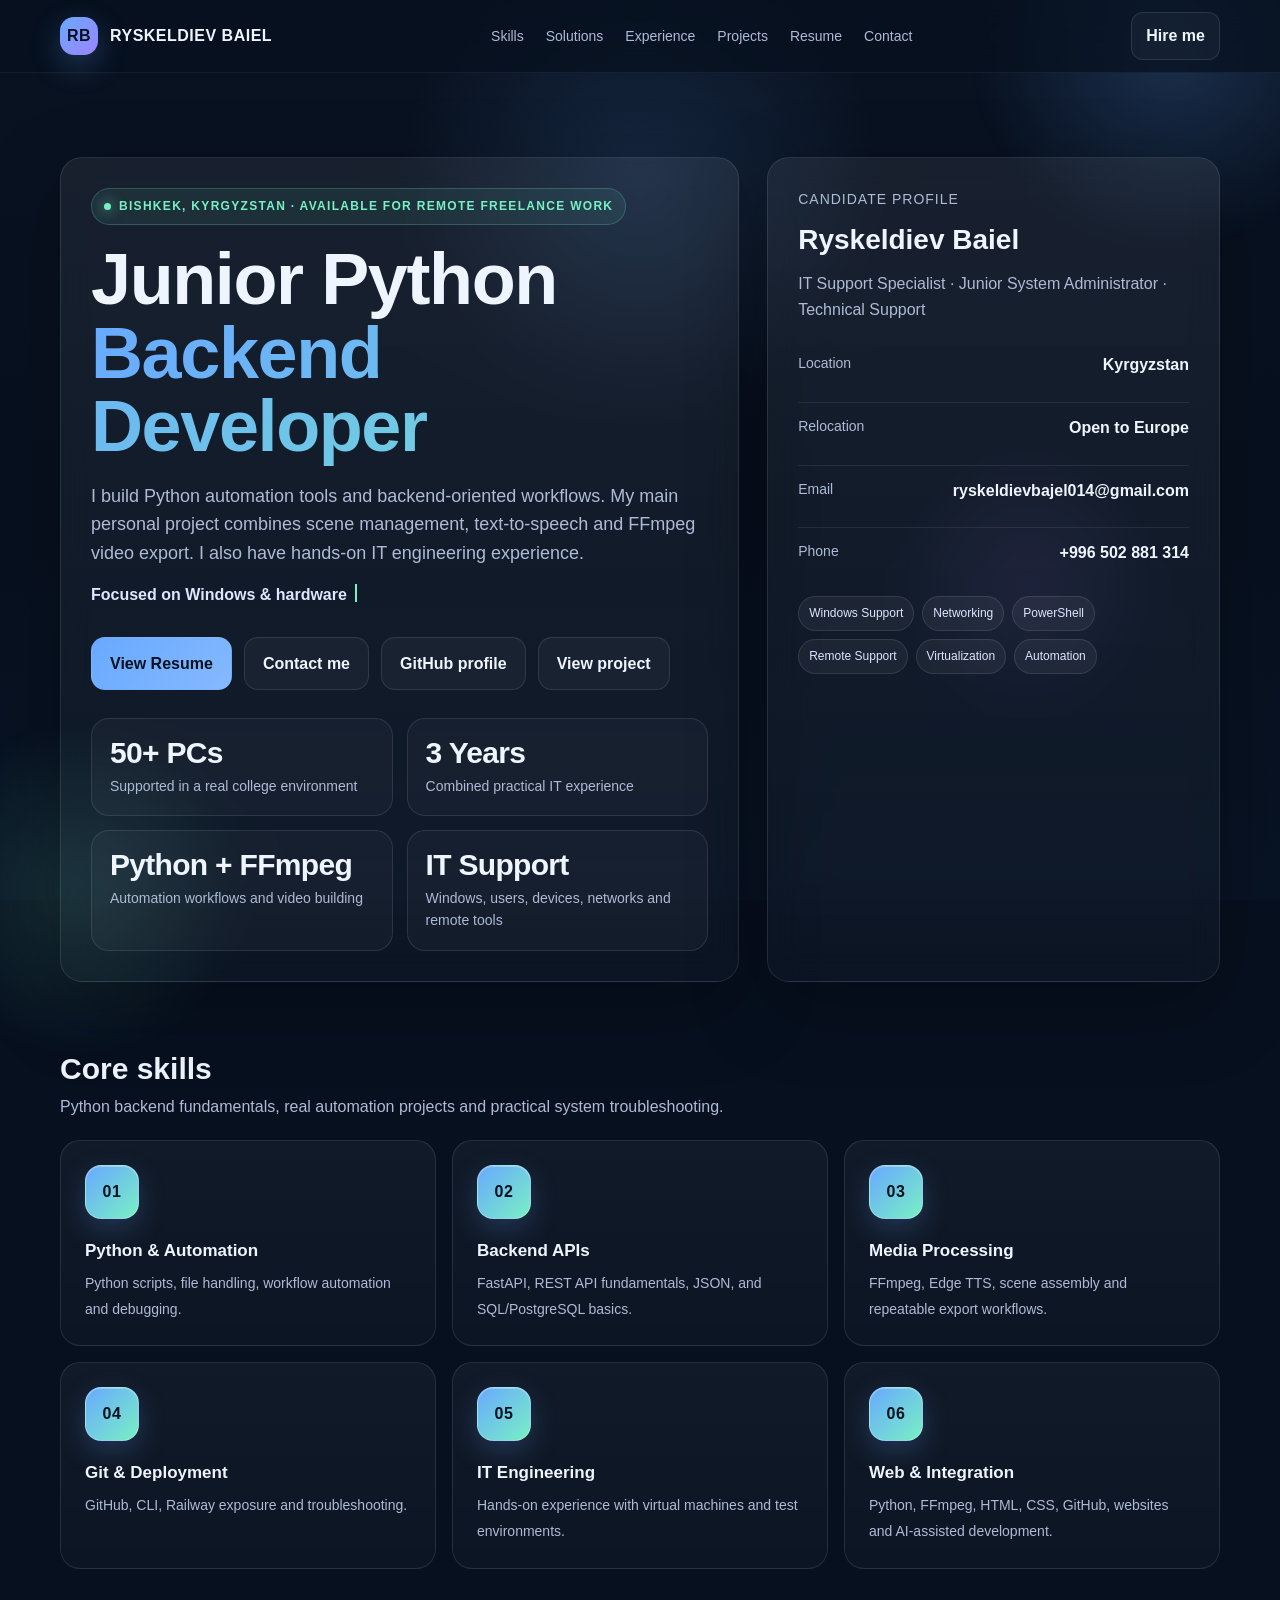
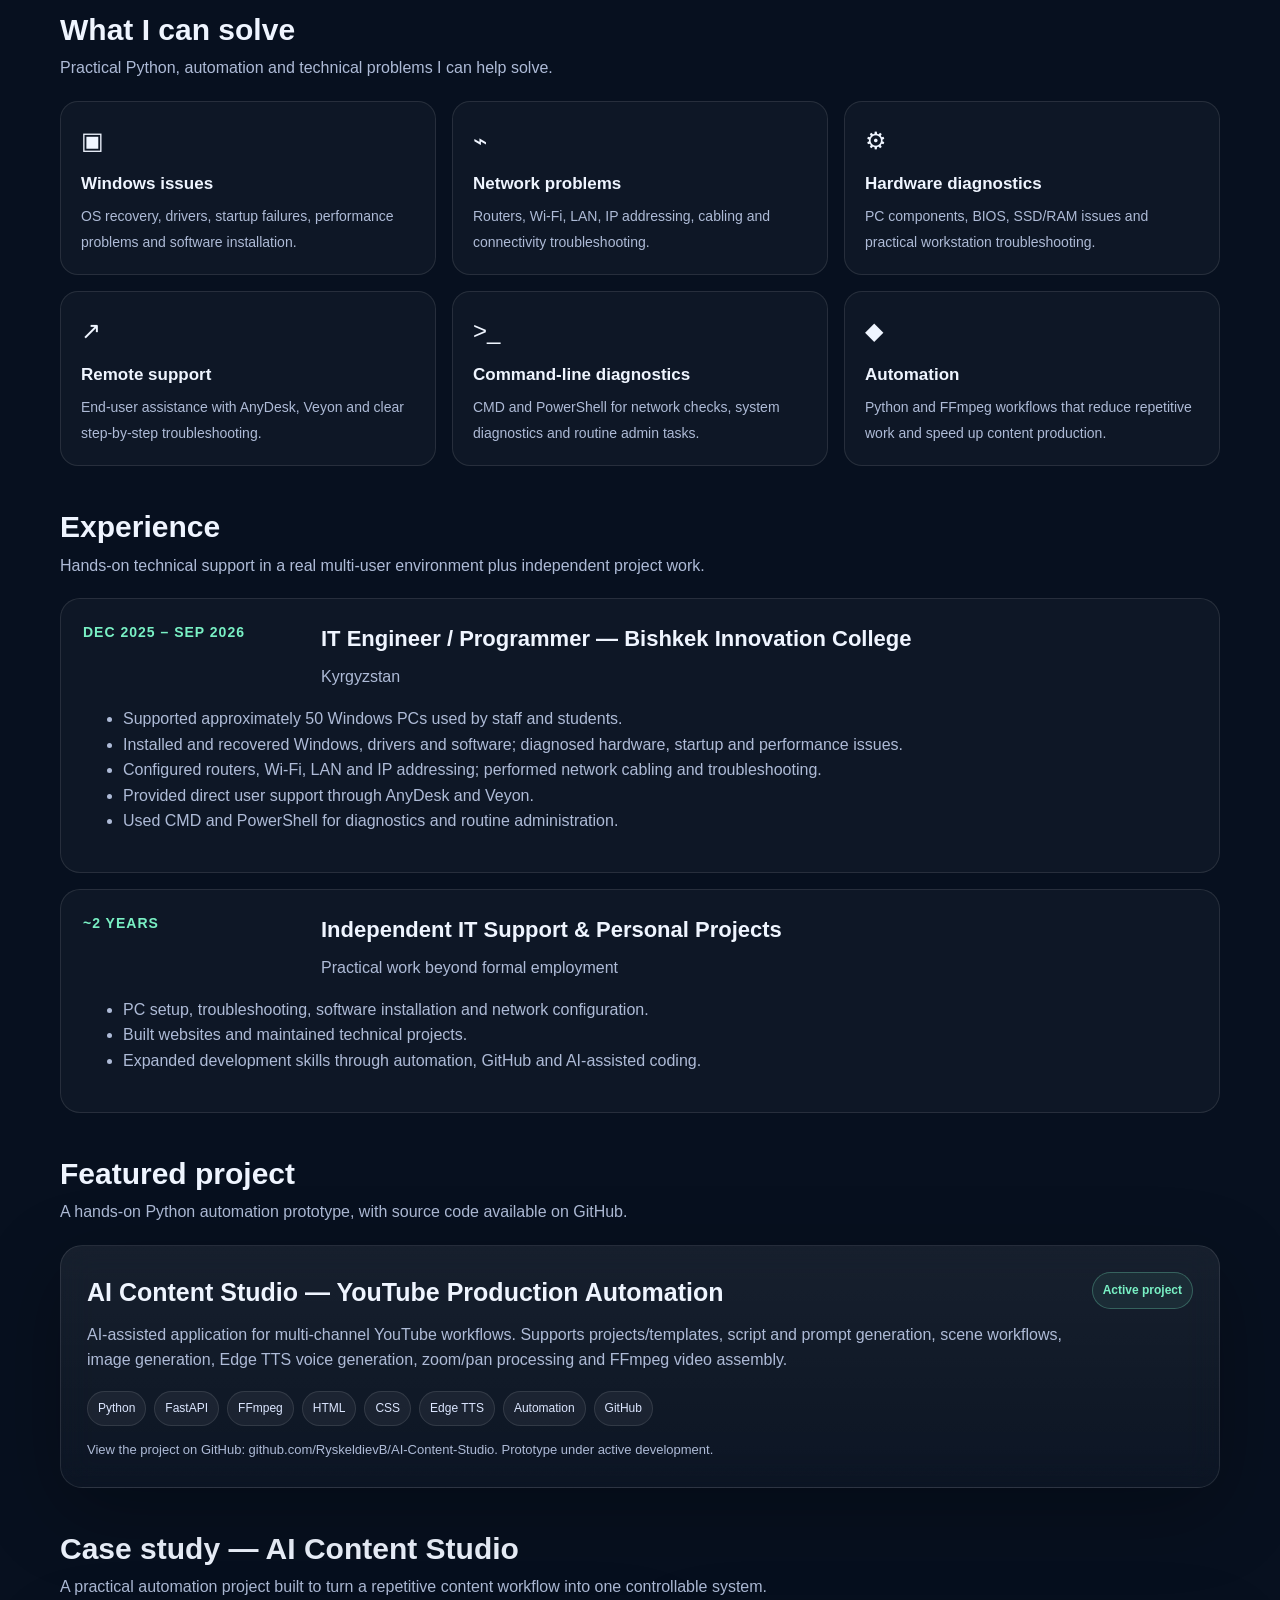
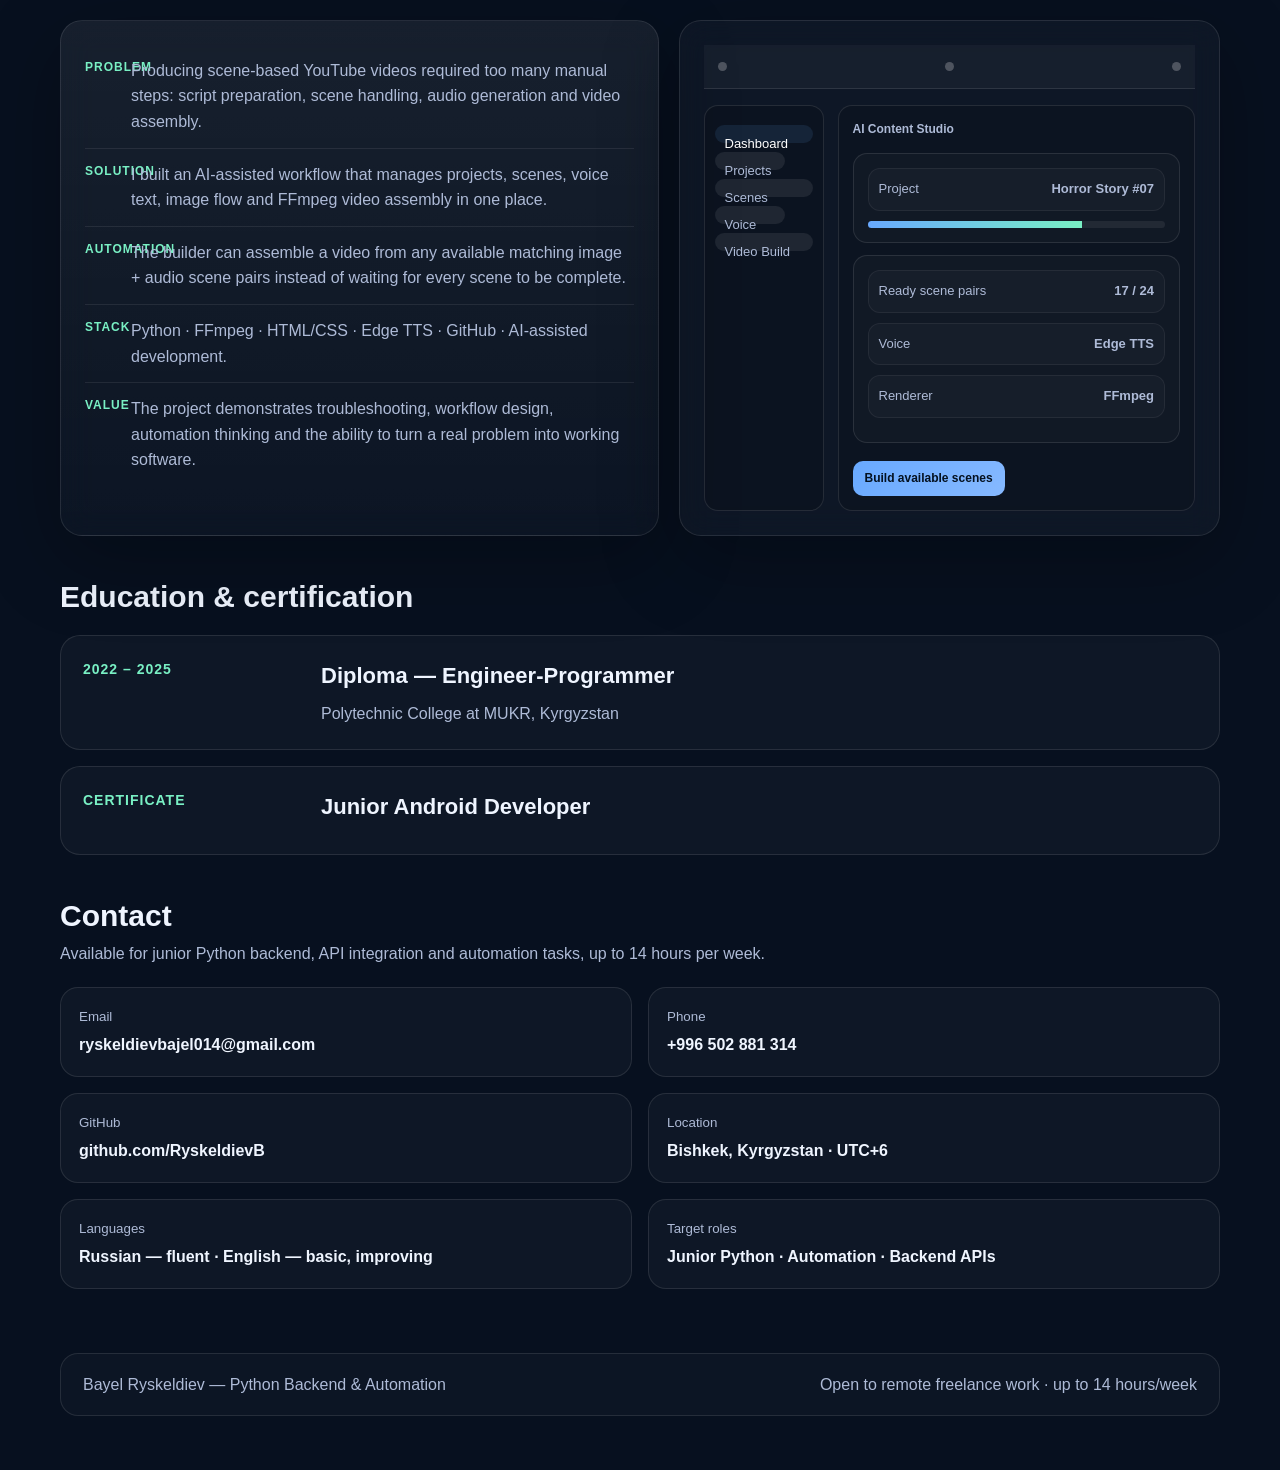
==== commit 6f9ef97f: "Update portfolio focus to junior Python backend and automation" ====
--- a/index.html
+++ b/index.html
@@ -3,8 +3,8 @@
 <head>
 <meta charset="utf-8" />
 <meta name="viewport" content="width=device-width,initial-scale=1" />
-<meta name="description" content="Ryskeldiev Baiel - IT Support Specialist, Junior System Administrator and Automation portfolio." />
-<title>Ryskeldiev Baiel | IT Support & Automation</title>
+<meta name="description" content="Bayel Ryskeldiev - Junior Python Backend Developer, automation and FastAPI portfolio." />
+<title>Bayel Ryskeldiev | Python Backend & Automation</title>
 <link rel="icon" href="favicon-v3.svg" type="image/svg+xml">
 <style>
 :root{--bg:#07101f;--text:#eff5ff;--muted:#aebbd7;--line:rgba(255,255,255,.10);--accent:#68a9ff;--accent2:#79f0c4;--accent3:#9d84ff;--shadow:0 24px 80px rgba(0,0,0,.28);--radius:22px;--max:1160px;--mx:50%;--my:20%}
@@ -92,17 +92,17 @@
 <div class="scroll-line" id="scrollLine"></div><div class="bg-grid"></div><div class="orb a"></div><div class="orb b"></div><div class="orb c"></div><div class="cursor-glow" id="cursorGlow"></div>
 <nav><div class="wrap nav"><a class="brand" href="#top"><span class="brand-mark">RB</span><span class="brand-text">RYSKELDIEV BAIEL</span></a><div class="navlinks"><a href="#skills">Skills</a><a href="#solutions">Solutions</a><a href="#experience">Experience</a><a href="#projects">Projects</a><a href="resume.html">Resume</a><a href="#contact">Contact</a></div><a class="nav-cta" href="mailto:ryskeldievbajel014@gmail.com">Hire me</a></div></nav>
 <main id="top" class="wrap">
-<header class="hero reveal"><section class="surface hero-main tilt"><div class="eyebrow"><span class="dot"></span>Kyrgyzstan · Open to relocation across Europe</div><h1>IT Support <span>& Automation</span> Specialist</h1><p class="lead">Nearly 3 years of practical IT experience supporting users, Windows workstations, networks and hardware — combined with hands-on Python, FFmpeg, web development and AI-assisted automation projects.</p><div class="typing-line">Focused on <span id="typing"></span><span class="cursor"></span></div><div class="actions"><a class="btn primary" href="resume.html">View Resume</a><a class="btn secondary" href="mailto:ryskeldievbajel014@gmail.com">Contact me</a><a class="btn secondary" href="https://github.com/RyskeldievB" target="_blank">GitHub profile</a><a class="btn secondary" href="#projects">View project</a></div><div class="mini-grid stagger"><div class="mini-card"><strong><span class="counter" data-target="50">0</span>+ PCs</strong><span>Supported in a real college environment</span></div><div class="mini-card"><strong><span class="counter" data-target="3">0</span> Years</strong><span>Combined practical IT experience</span></div><div class="mini-card"><strong>Python + FFmpeg</strong><span>Automation workflows and video building</span></div><div class="mini-card"><strong>IT Support</strong><span>Windows, users, devices, networks and remote tools</span></div></div></section><aside class="surface hero-side tilt"><div><div class="profile-title">Candidate profile</div><div class="profile-name">Ryskeldiev Baiel</div><p class="profile-role">IT Support Specialist · Junior System Administrator · Technical Support</p><div class="info-list"><div class="info-row"><span>Location</span><strong>Kyrgyzstan</strong></div><div class="info-row"><span>Relocation</span><strong>Open to Europe</strong></div><div class="info-row"><span>Email</span><strong>ryskeldievbajel014@gmail.com</strong></div><div class="info-row"><span>Phone</span><strong>+996 502 881 314</strong></div></div><div class="badge-row"><span class="badge">Windows Support</span><span class="badge">Networking</span><span class="badge">PowerShell</span><span class="badge">Remote Support</span><span class="badge">Virtualization</span><span class="badge">Automation</span></div></div></aside></header>
-<section id="skills" class="reveal"><div class="section-head"><h2 class="section-title">Core skills</h2><p class="section-sub">Practical support skills focused on keeping users, devices and networks stable and productive.</p></div><div class="skills-grid stagger"><div class="skill tilt"><div class="icon">01</div><b>Windows & Hardware</b><span>OS installation, drivers, BIOS, diagnostics, component replacement and troubleshooting.</span></div><div class="skill tilt"><div class="icon">02</div><b>Networking</b><span>Routers, Wi-Fi, LAN, IP addressing, cable crimping and connectivity troubleshooting.</span></div><div class="skill tilt"><div class="icon">03</div><b>Remote Support</b><span>AnyDesk, Veyon, end-user assistance and workstation administration.</span></div><div class="skill tilt"><div class="icon">04</div><b>Command Line</b><span>Active use of CMD and PowerShell for diagnostics and everyday system tasks.</span></div><div class="skill tilt"><div class="icon">05</div><b>Virtualization</b><span>Hands-on experience with virtual machines and test environments.</span></div><div class="skill tilt"><div class="icon">06</div><b>Automation & Web</b><span>Python, FFmpeg, HTML, CSS, GitHub, websites and AI-assisted development.</span></div></div></section>
+<header class="hero reveal"><section class="surface hero-main tilt"><div class="eyebrow"><span class="dot"></span>Bishkek, Kyrgyzstan · Available for remote freelance work</div><h1>Junior Python <span>Backend Developer</span></h1><p class="lead">I build Python automation tools and backend-oriented workflows. My main personal project combines scene management, text-to-speech and FFmpeg video export. I also have hands-on IT engineering experience.</p><div class="typing-line">Focused on <span id="typing"></span><span class="cursor"></span></div><div class="actions"><a class="btn primary" href="resume.html">View Resume</a><a class="btn secondary" href="mailto:ryskeldievbajel014@gmail.com">Contact me</a><a class="btn secondary" href="https://github.com/RyskeldievB" target="_blank">GitHub profile</a><a class="btn secondary" href="#projects">View project</a></div><div class="mini-grid stagger"><div class="mini-card"><strong><span class="counter" data-target="50">0</span>+ PCs</strong><span>Supported in a real college environment</span></div><div class="mini-card"><strong><span class="counter" data-target="3">0</span> Years</strong><span>Combined practical IT experience</span></div><div class="mini-card"><strong>Python + FFmpeg</strong><span>Automation workflows and video building</span></div><div class="mini-card"><strong>IT Support</strong><span>Windows, users, devices, networks and remote tools</span></div></div></section><aside class="surface hero-side tilt"><div><div class="profile-title">Candidate profile</div><div class="profile-name">Ryskeldiev Baiel</div><p class="profile-role">IT Support Specialist · Junior System Administrator · Technical Support</p><div class="info-list"><div class="info-row"><span>Location</span><strong>Kyrgyzstan</strong></div><div class="info-row"><span>Relocation</span><strong>Open to Europe</strong></div><div class="info-row"><span>Email</span><strong>ryskeldievbajel014@gmail.com</strong></div><div class="info-row"><span>Phone</span><strong>+996 502 881 314</strong></div></div><div class="badge-row"><span class="badge">Windows Support</span><span class="badge">Networking</span><span class="badge">PowerShell</span><span class="badge">Remote Support</span><span class="badge">Virtualization</span><span class="badge">Automation</span></div></div></aside></header>
+<section id="skills" class="reveal"><div class="section-head"><h2 class="section-title">Core skills</h2><p class="section-sub">Python backend fundamentals, real automation projects and practical system troubleshooting.</p></div><div class="skills-grid stagger"><div class="skill tilt"><div class="icon">01</div><b>Python & Automation</b><span>Python scripts, file handling, workflow automation and debugging.</span></div><div class="skill tilt"><div class="icon">02</div><b>Backend APIs</b><span>FastAPI, REST API fundamentals, JSON, and SQL/PostgreSQL basics.</span></div><div class="skill tilt"><div class="icon">03</div><b>Media Processing</b><span>FFmpeg, Edge TTS, scene assembly and repeatable export workflows.</span></div><div class="skill tilt"><div class="icon">04</div><b>Git & Deployment</b><span>GitHub, CLI, Railway exposure and troubleshooting.</span></div><div class="skill tilt"><div class="icon">05</div><b>IT Engineering</b><span>Hands-on experience with virtual machines and test environments.</span></div><div class="skill tilt"><div class="icon">06</div><b>Web & Integration</b><span>Python, FFmpeg, HTML, CSS, GitHub, websites and AI-assisted development.</span></div></div></section>
 
-<section id="solutions" class="reveal"><div class="section-head"><div><h2 class="section-title">What I can solve</h2><p class="section-sub">Real problems I can diagnose and handle in day-to-day IT support.</p></div></div><div class="solve-grid stagger"><div class="solve-card"><div class="solve-icon">▣</div><b>Windows issues</b><span>OS recovery, drivers, startup failures, performance problems and software installation.</span></div><div class="solve-card"><div class="solve-icon">⌁</div><b>Network problems</b><span>Routers, Wi-Fi, LAN, IP addressing, cabling and connectivity troubleshooting.</span></div><div class="solve-card"><div class="solve-icon">⚙</div><b>Hardware diagnostics</b><span>PC components, BIOS, SSD/RAM issues and practical workstation troubleshooting.</span></div><div class="solve-card"><div class="solve-icon">↗</div><b>Remote support</b><span>End-user assistance with AnyDesk, Veyon and clear step-by-step troubleshooting.</span></div><div class="solve-card"><div class="solve-icon">&gt;_</div><b>Command-line diagnostics</b><span>CMD and PowerShell for network checks, system diagnostics and routine admin tasks.</span></div><div class="solve-card"><div class="solve-icon">◆</div><b>Automation</b><span>Python and FFmpeg workflows that reduce repetitive work and speed up content production.</span></div></div></section>
+<section id="solutions" class="reveal"><div class="section-head"><div><h2 class="section-title">What I can solve</h2><p class="section-sub">Practical Python, automation and technical problems I can help solve.</p></div></div><div class="solve-grid stagger"><div class="solve-card"><div class="solve-icon">▣</div><b>Windows issues</b><span>OS recovery, drivers, startup failures, performance problems and software installation.</span></div><div class="solve-card"><div class="solve-icon">⌁</div><b>Network problems</b><span>Routers, Wi-Fi, LAN, IP addressing, cabling and connectivity troubleshooting.</span></div><div class="solve-card"><div class="solve-icon">⚙</div><b>Hardware diagnostics</b><span>PC components, BIOS, SSD/RAM issues and practical workstation troubleshooting.</span></div><div class="solve-card"><div class="solve-icon">↗</div><b>Remote support</b><span>End-user assistance with AnyDesk, Veyon and clear step-by-step troubleshooting.</span></div><div class="solve-card"><div class="solve-icon">&gt;_</div><b>Command-line diagnostics</b><span>CMD and PowerShell for network checks, system diagnostics and routine admin tasks.</span></div><div class="solve-card"><div class="solve-icon">◆</div><b>Automation</b><span>Python and FFmpeg workflows that reduce repetitive work and speed up content production.</span></div></div></section>
 <section id="experience" class="reveal"><div class="section-head"><h2 class="section-title">Experience</h2><p class="section-sub">Hands-on technical support in a real multi-user environment plus independent project work.</p></div><div class="timeline"><article class="item"><div class="item-top"><div class="when">Dec 2025 – Sep 2026</div><div><h3>IT Engineer / Programmer — Bishkek Innovation College</h3><p>Kyrgyzstan</p></div></div><ul><li>Supported approximately 50 Windows PCs used by staff and students.</li><li>Installed and recovered Windows, drivers and software; diagnosed hardware, startup and performance issues.</li><li>Configured routers, Wi-Fi, LAN and IP addressing; performed network cabling and troubleshooting.</li><li>Provided direct user support through AnyDesk and Veyon.</li><li>Used CMD and PowerShell for diagnostics and routine administration.</li></ul></article><article class="item"><div class="item-top"><div class="when">~2 years</div><div><h3>Independent IT Support & Personal Projects</h3><p>Practical work beyond formal employment</p></div></div><ul><li>PC setup, troubleshooting, software installation and network configuration.</li><li>Built websites and maintained technical projects.</li><li>Expanded development skills through automation, GitHub and AI-assisted coding.</li></ul></article></div></section>
-<section id="projects" class="reveal"><div class="section-head"><h2 class="section-title">Featured project</h2><p class="section-sub">A real project demonstrating automation, systems thinking and end-to-end delivery.</p></div><div class="surface project tilt"><div><h3>AI Content Studio — YouTube Production Automation</h3><p>AI-assisted application for multi-channel YouTube workflows. Supports projects/templates, script and prompt generation, scene workflows, image generation, Edge TTS voice generation, zoom/pan processing and FFmpeg video assembly.</p><div class="tags"><span class="tag">Python</span><span class="tag">FFmpeg</span><span class="tag">HTML</span><span class="tag">CSS</span><span class="tag">Edge TTS</span><span class="tag">Automation</span><span class="tag">GitHub</span></div><p class="note">Repository is currently private while the project is under active development.</p></div><div class="status">Active project</div></div></section>
+<section id="projects" class="reveal"><div class="section-head"><h2 class="section-title">Featured project</h2><p class="section-sub">A hands-on Python automation prototype, with source code available on GitHub.</p></div><div class="surface project tilt"><div><h3>AI Content Studio — YouTube Production Automation</h3><p>AI-assisted application for multi-channel YouTube workflows. Supports projects/templates, script and prompt generation, scene workflows, image generation, Edge TTS voice generation, zoom/pan processing and FFmpeg video assembly.</p><div class="tags"><span class="tag">Python</span><span class="tag">FastAPI</span><span class="tag">FFmpeg</span><span class="tag">HTML</span><span class="tag">CSS</span><span class="tag">Edge TTS</span><span class="tag">Automation</span><span class="tag">GitHub</span></div><p class="note">View the project on GitHub: github.com/RyskeldievB/AI-Content-Studio. Prototype under active development.</p></div><div class="status">Active project</div></div></section>
 <section id="case-study" class="reveal"><div class="section-head"><div><h2 class="section-title">Case study — AI Content Studio</h2><p class="section-sub">A practical automation project built to turn a repetitive content workflow into one controllable system.</p></div></div><div class="case-grid"><div class="surface case-card"><div class="case-step"><div class="case-label">Problem</div><p>Producing scene-based YouTube videos required too many manual steps: script preparation, scene handling, audio generation and video assembly.</p></div><div class="case-step"><div class="case-label">Solution</div><p>I built an AI-assisted workflow that manages projects, scenes, voice text, image flow and FFmpeg video assembly in one place.</p></div><div class="case-step"><div class="case-label">Automation</div><p>The builder can assemble a video from any available matching image + audio scene pairs instead of waiting for every scene to be complete.</p></div><div class="case-step"><div class="case-label">Stack</div><p>Python · FFmpeg · HTML/CSS · Edge TTS · GitHub · AI-assisted development.</p></div><div class="case-step"><div class="case-label">Value</div><p>The project demonstrates troubleshooting, workflow design, automation thinking and the ability to turn a real problem into working software.</p></div></div><div class="surface mock-app tilt"><div class="mock-top"><span class="mock-dot"></span><span class="mock-dot"></span><span class="mock-dot"></span></div><div class="mock-body"><div class="mock-side"><div class="active">Dashboard</div><div>Projects</div><div>Scenes</div><div>Voice</div><div>Video Build</div></div><div class="mock-main"><div class="mock-title">AI Content Studio</div><div class="mock-panel"><div class="mock-row"><span>Project</span><strong>Horror Story #07</strong></div><div class="mock-bar"><span></span></div></div><div class="mock-panel"><div class="mock-row"><span>Ready scene pairs</span><strong>17 / 24</strong></div><div class="mock-row"><span>Voice</span><strong>Edge TTS</strong></div><div class="mock-row"><span>Renderer</span><strong>FFmpeg</strong></div></div><span class="mock-btn">Build available scenes</span></div></div></div></div></section>
 
 <section class="reveal"><div class="section-head"><h2 class="section-title">Education & certification</h2></div><div class="timeline"><article class="item"><div class="item-top"><div class="when">2022 – 2025</div><div><h3>Diploma — Engineer-Programmer</h3><p>Polytechnic College at MUKR, Kyrgyzstan</p></div></div></article><article class="item"><div class="item-top"><div class="when">Certificate</div><div><h3>Junior Android Developer</h3></div></div></article></div></section>
-<section id="contact" class="reveal"><div class="section-head"><h2 class="section-title">Contact</h2><p class="section-sub">Available for IT Support, Desktop Support, Technical Support and Junior System Administration roles with relocation.</p></div><div class="contact-grid stagger"><a class="contact-card tilt" href="mailto:ryskeldievbajel014@gmail.com"><small>Email</small><strong>ryskeldievbajel014@gmail.com</strong></a><a class="contact-card tilt" href="tel:+996502881314"><small>Phone</small><strong>+996 502 881 314</strong></a><a class="contact-card tilt" href="https://github.com/RyskeldievB" target="_blank"><small>GitHub</small><strong>github.com/RyskeldievB</strong></a><div class="contact-card tilt"><small>Location</small><strong>Kyrgyzstan — open to relocation</strong></div><div class="contact-card tilt"><small>Languages</small><strong>Russian — fluent · English — technical reading</strong></div><div class="contact-card tilt"><small>Target roles</small><strong>IT Support · Junior Sysadmin · Technical Support</strong></div></div></section>
-</main><footer><div class="wrap"><div class="footer-box"><div>Ryskeldiev Baiel — IT Support & Automation Specialist</div><div>Open to relocation across Europe</div></div></div></footer>
+<section id="contact" class="reveal"><div class="section-head"><h2 class="section-title">Contact</h2><p class="section-sub">Available for junior Python backend, API integration and automation tasks, up to 14 hours per week.</p></div><div class="contact-grid stagger"><a class="contact-card tilt" href="mailto:ryskeldievbajel014@gmail.com"><small>Email</small><strong>ryskeldievbajel014@gmail.com</strong></a><a class="contact-card tilt" href="tel:+996502881314"><small>Phone</small><strong>+996 502 881 314</strong></a><a class="contact-card tilt" href="https://github.com/RyskeldievB" target="_blank"><small>GitHub</small><strong>github.com/RyskeldievB</strong></a><div class="contact-card tilt"><small>Location</small><strong>Bishkek, Kyrgyzstan · UTC+6</strong></div><div class="contact-card tilt"><small>Languages</small><strong>Russian — fluent · English — basic, improving</strong></div><div class="contact-card tilt"><small>Target roles</small><strong>Junior Python · Automation · Backend APIs</strong></div></div></section>
+</main><footer><div class="wrap"><div class="footer-box"><div>Bayel Ryskeldiev — Python Backend & Automation</div><div>Open to remote freelance work · up to 14 hours/week</div></div></div></footer>
 <script>
 const reduced=matchMedia('(prefers-reduced-motion: reduce)').matches;
 const glow=document.getElementById('cursorGlow');if(!reduced&&innerWidth>720){addEventListener('mousemove',e=>{glow.style.left=e.clientX+'px';glow.style.top=e.clientY+'px';glow.style.opacity='1';document.documentElement.style.setProperty('--mx',e.clientX+'px');document.documentElement.style.setProperty('--my',e.clientY+'px')})}
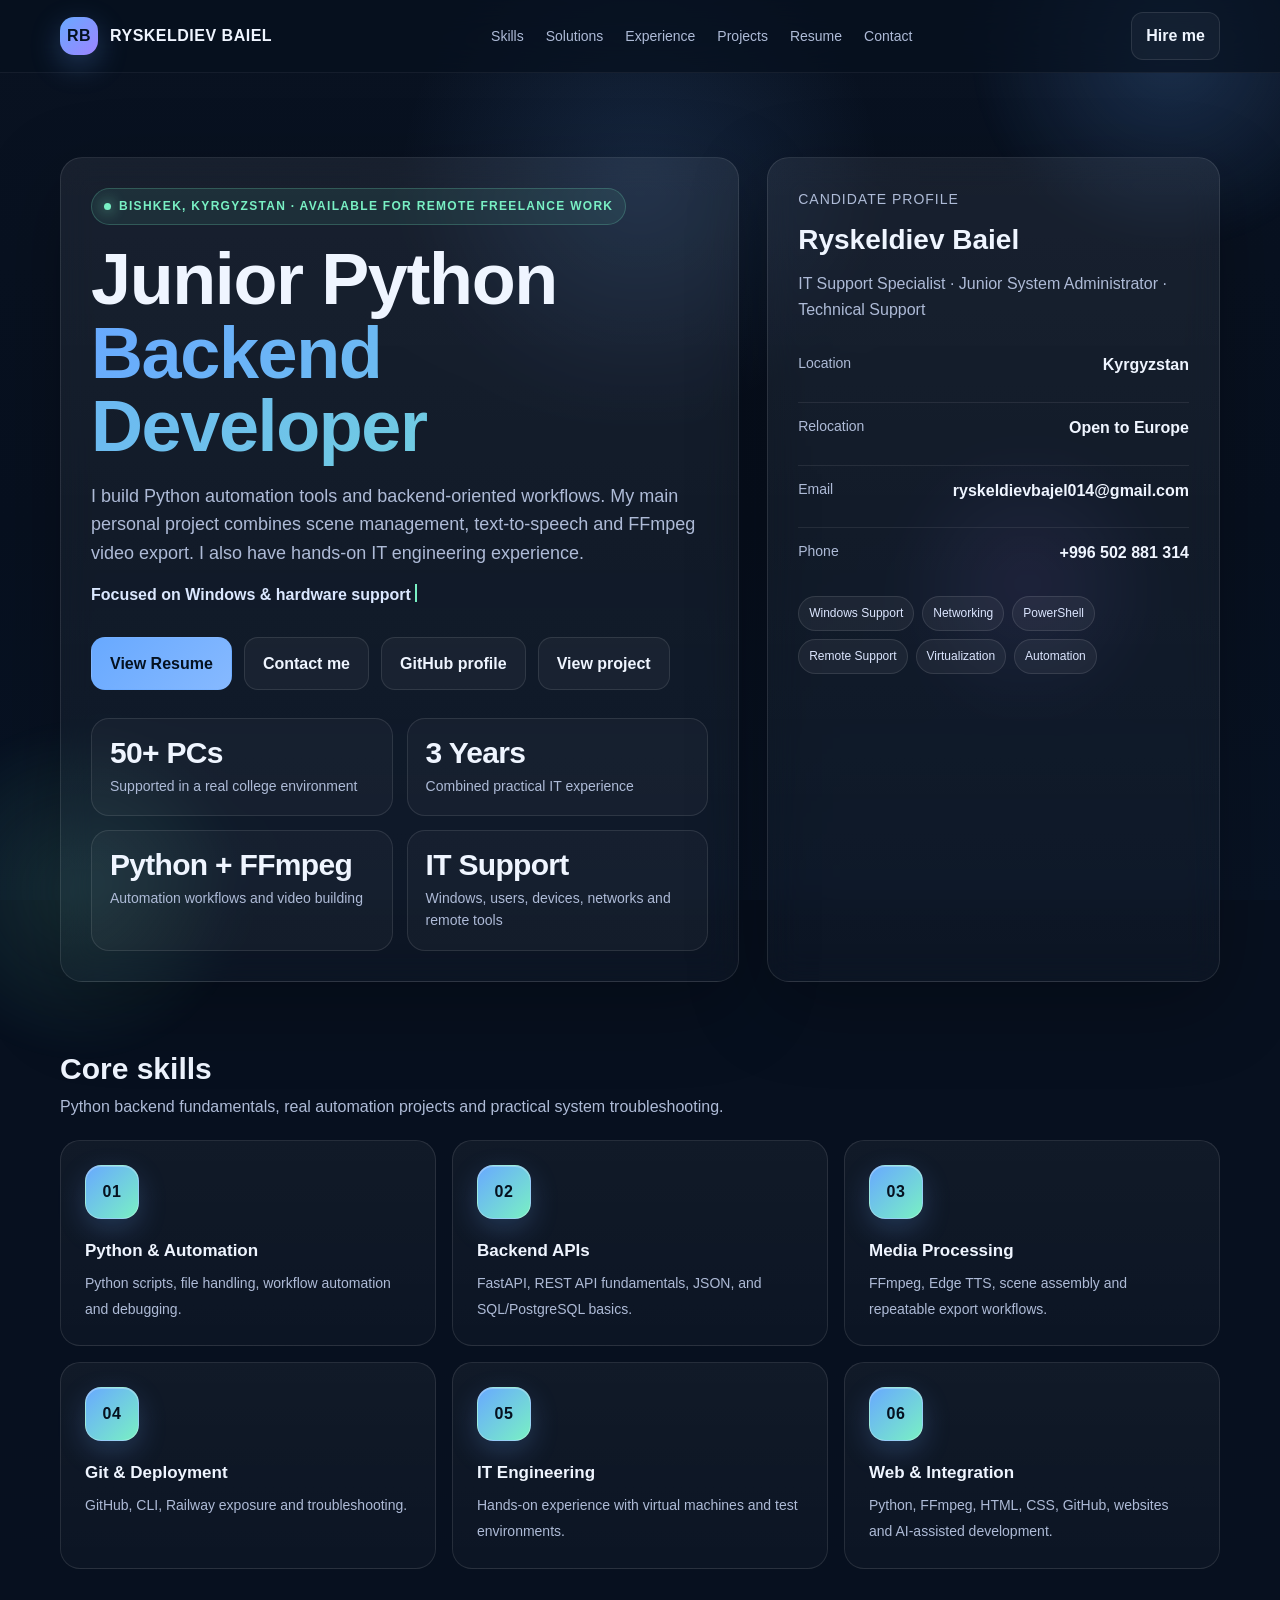
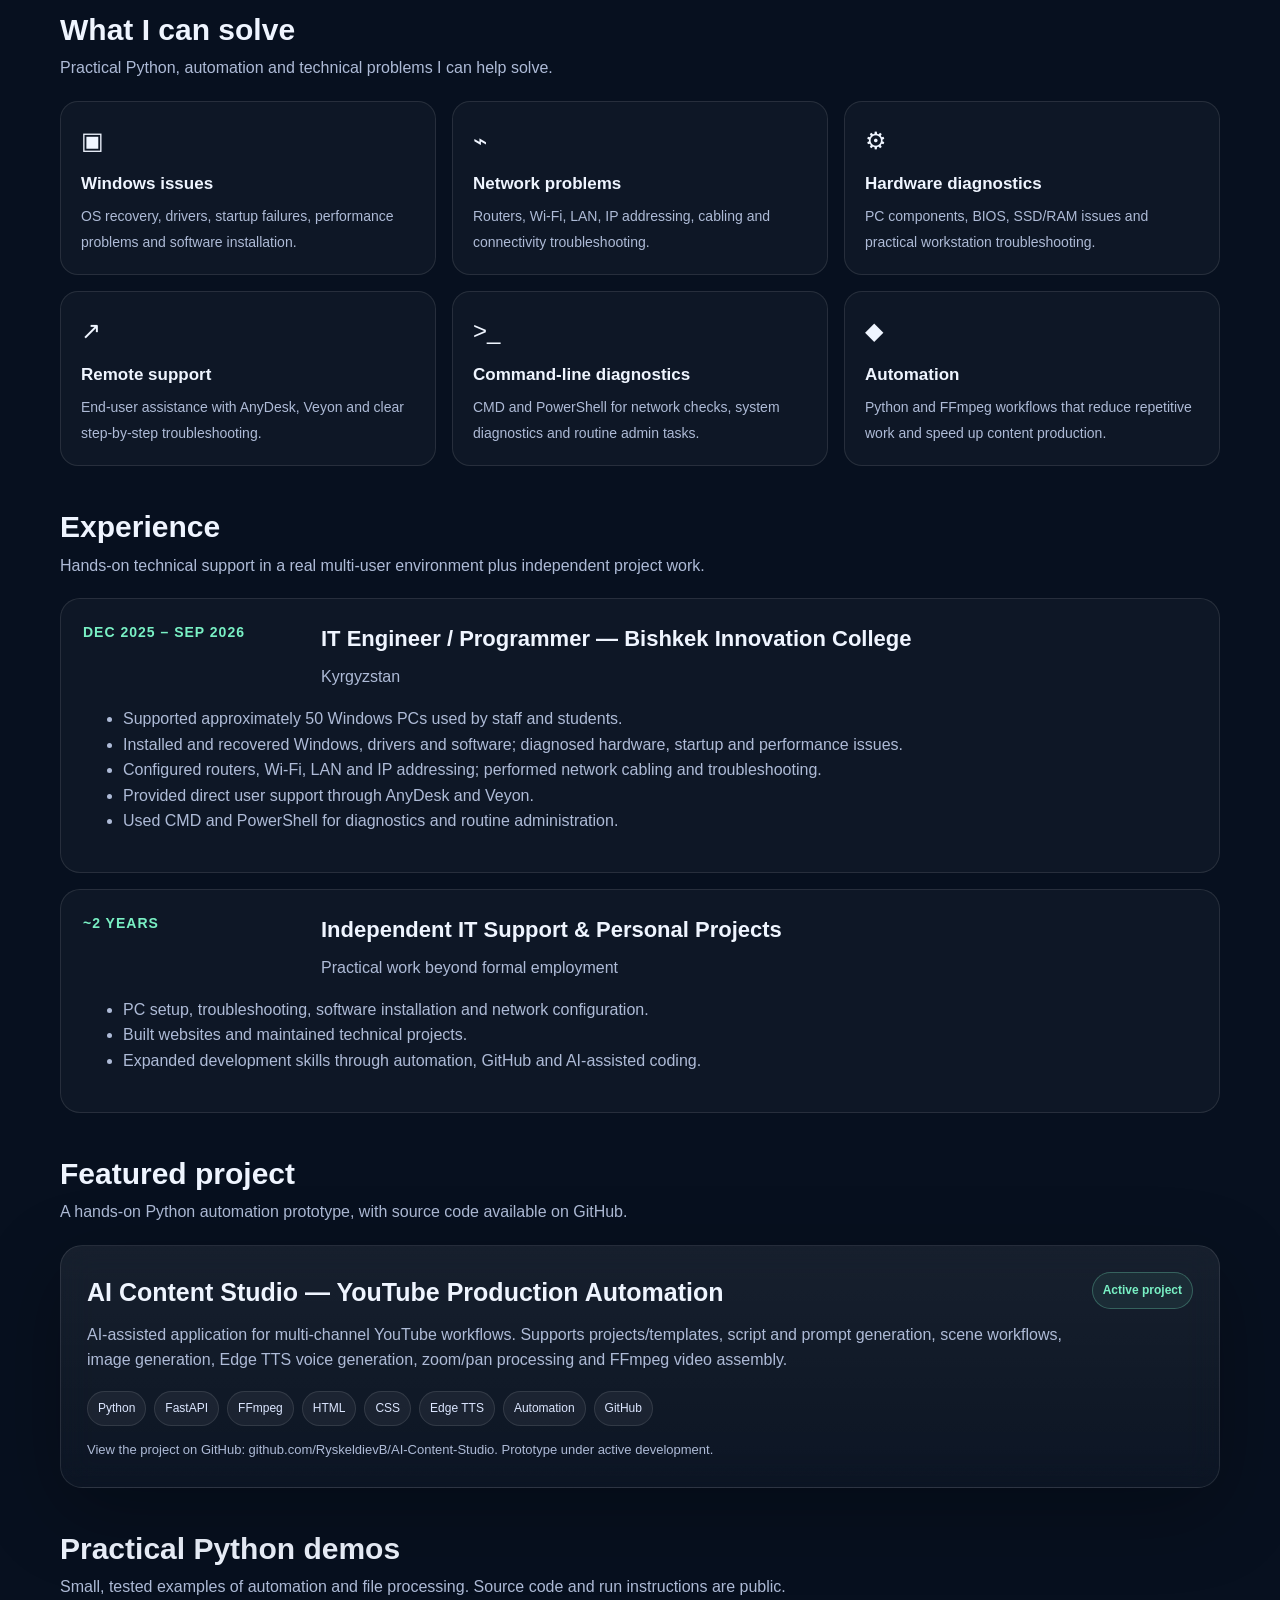
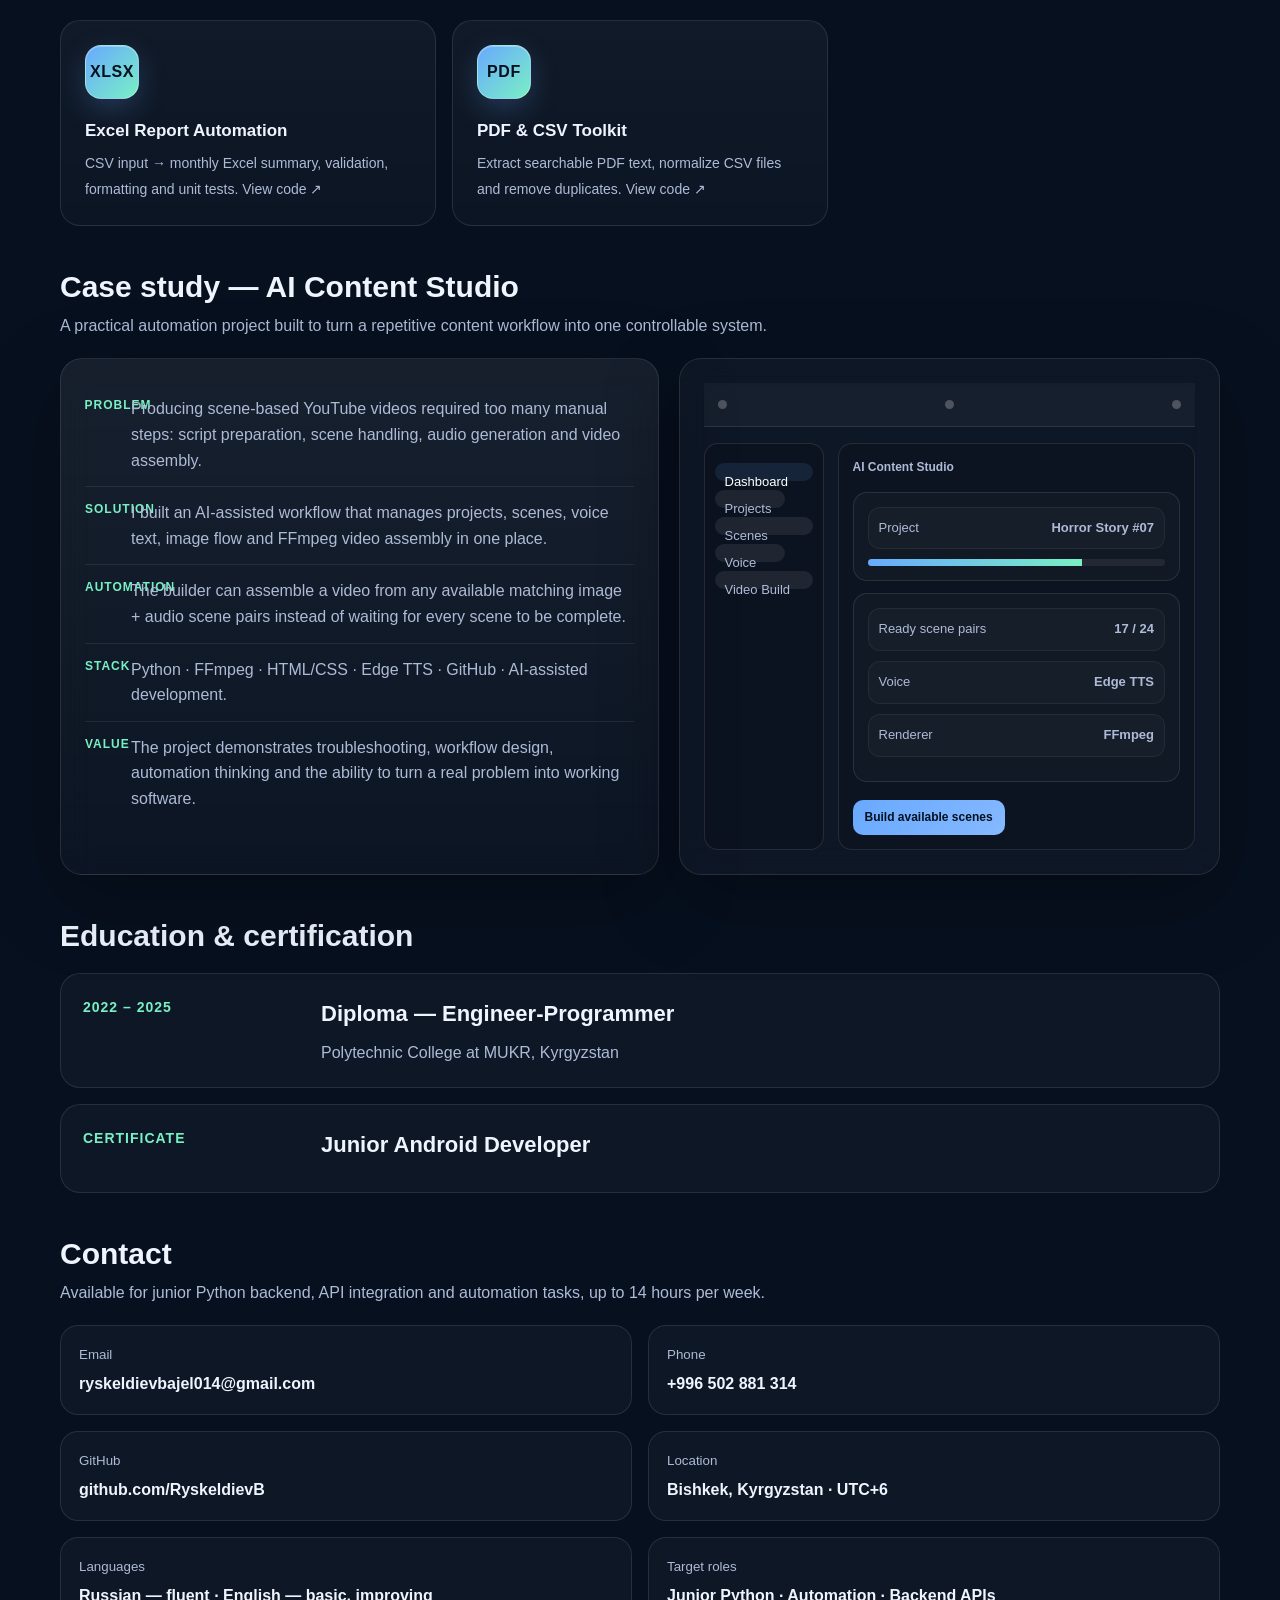
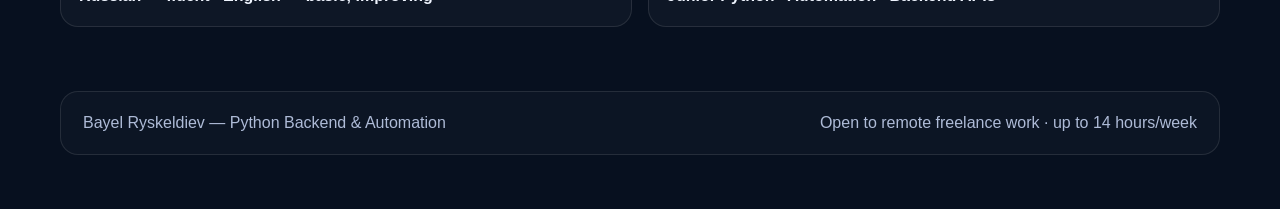
==== commit 60d53c1f: "Show tested Python utility demos on portfolio homepage" ====
--- a/index.html
+++ b/index.html
@@ -98,6 +98,7 @@
 <section id="solutions" class="reveal"><div class="section-head"><div><h2 class="section-title">What I can solve</h2><p class="section-sub">Practical Python, automation and technical problems I can help solve.</p></div></div><div class="solve-grid stagger"><div class="solve-card"><div class="solve-icon">▣</div><b>Windows issues</b><span>OS recovery, drivers, startup failures, performance problems and software installation.</span></div><div class="solve-card"><div class="solve-icon">⌁</div><b>Network problems</b><span>Routers, Wi-Fi, LAN, IP addressing, cabling and connectivity troubleshooting.</span></div><div class="solve-card"><div class="solve-icon">⚙</div><b>Hardware diagnostics</b><span>PC components, BIOS, SSD/RAM issues and practical workstation troubleshooting.</span></div><div class="solve-card"><div class="solve-icon">↗</div><b>Remote support</b><span>End-user assistance with AnyDesk, Veyon and clear step-by-step troubleshooting.</span></div><div class="solve-card"><div class="solve-icon">&gt;_</div><b>Command-line diagnostics</b><span>CMD and PowerShell for network checks, system diagnostics and routine admin tasks.</span></div><div class="solve-card"><div class="solve-icon">◆</div><b>Automation</b><span>Python and FFmpeg workflows that reduce repetitive work and speed up content production.</span></div></div></section>
 <section id="experience" class="reveal"><div class="section-head"><h2 class="section-title">Experience</h2><p class="section-sub">Hands-on technical support in a real multi-user environment plus independent project work.</p></div><div class="timeline"><article class="item"><div class="item-top"><div class="when">Dec 2025 – Sep 2026</div><div><h3>IT Engineer / Programmer — Bishkek Innovation College</h3><p>Kyrgyzstan</p></div></div><ul><li>Supported approximately 50 Windows PCs used by staff and students.</li><li>Installed and recovered Windows, drivers and software; diagnosed hardware, startup and performance issues.</li><li>Configured routers, Wi-Fi, LAN and IP addressing; performed network cabling and troubleshooting.</li><li>Provided direct user support through AnyDesk and Veyon.</li><li>Used CMD and PowerShell for diagnostics and routine administration.</li></ul></article><article class="item"><div class="item-top"><div class="when">~2 years</div><div><h3>Independent IT Support & Personal Projects</h3><p>Practical work beyond formal employment</p></div></div><ul><li>PC setup, troubleshooting, software installation and network configuration.</li><li>Built websites and maintained technical projects.</li><li>Expanded development skills through automation, GitHub and AI-assisted coding.</li></ul></article></div></section>
 <section id="projects" class="reveal"><div class="section-head"><h2 class="section-title">Featured project</h2><p class="section-sub">A hands-on Python automation prototype, with source code available on GitHub.</p></div><div class="surface project tilt"><div><h3>AI Content Studio — YouTube Production Automation</h3><p>AI-assisted application for multi-channel YouTube workflows. Supports projects/templates, script and prompt generation, scene workflows, image generation, Edge TTS voice generation, zoom/pan processing and FFmpeg video assembly.</p><div class="tags"><span class="tag">Python</span><span class="tag">FastAPI</span><span class="tag">FFmpeg</span><span class="tag">HTML</span><span class="tag">CSS</span><span class="tag">Edge TTS</span><span class="tag">Automation</span><span class="tag">GitHub</span></div><p class="note">View the project on GitHub: github.com/RyskeldievB/AI-Content-Studio. Prototype under active development.</p></div><div class="status">Active project</div></div></section>
+<section class="reveal"><div class="section-head"><h2 class="section-title">Practical Python demos</h2><p class="section-sub">Small, tested examples of automation and file processing. Source code and run instructions are public.</p></div><div class="skills-grid"><a class="skill" href="https://github.com/RyskeldievB/Portfolio/tree/main/demos/excel-report-automation" target="_blank" rel="noopener"><div class="icon">XLSX</div><b>Excel Report Automation</b><span>CSV input → monthly Excel summary, validation, formatting and unit tests. View code ↗</span></a><a class="skill" href="https://github.com/RyskeldievB/Portfolio/tree/main/demos/pdf-csv-toolkit" target="_blank" rel="noopener"><div class="icon">PDF</div><b>PDF &amp; CSV Toolkit</b><span>Extract searchable PDF text, normalize CSV files and remove duplicates. View code ↗</span></a></div></section>
 <section id="case-study" class="reveal"><div class="section-head"><div><h2 class="section-title">Case study — AI Content Studio</h2><p class="section-sub">A practical automation project built to turn a repetitive content workflow into one controllable system.</p></div></div><div class="case-grid"><div class="surface case-card"><div class="case-step"><div class="case-label">Problem</div><p>Producing scene-based YouTube videos required too many manual steps: script preparation, scene handling, audio generation and video assembly.</p></div><div class="case-step"><div class="case-label">Solution</div><p>I built an AI-assisted workflow that manages projects, scenes, voice text, image flow and FFmpeg video assembly in one place.</p></div><div class="case-step"><div class="case-label">Automation</div><p>The builder can assemble a video from any available matching image + audio scene pairs instead of waiting for every scene to be complete.</p></div><div class="case-step"><div class="case-label">Stack</div><p>Python · FFmpeg · HTML/CSS · Edge TTS · GitHub · AI-assisted development.</p></div><div class="case-step"><div class="case-label">Value</div><p>The project demonstrates troubleshooting, workflow design, automation thinking and the ability to turn a real problem into working software.</p></div></div><div class="surface mock-app tilt"><div class="mock-top"><span class="mock-dot"></span><span class="mock-dot"></span><span class="mock-dot"></span></div><div class="mock-body"><div class="mock-side"><div class="active">Dashboard</div><div>Projects</div><div>Scenes</div><div>Voice</div><div>Video Build</div></div><div class="mock-main"><div class="mock-title">AI Content Studio</div><div class="mock-panel"><div class="mock-row"><span>Project</span><strong>Horror Story #07</strong></div><div class="mock-bar"><span></span></div></div><div class="mock-panel"><div class="mock-row"><span>Ready scene pairs</span><strong>17 / 24</strong></div><div class="mock-row"><span>Voice</span><strong>Edge TTS</strong></div><div class="mock-row"><span>Renderer</span><strong>FFmpeg</strong></div></div><span class="mock-btn">Build available scenes</span></div></div></div></div></section>
 
 <section class="reveal"><div class="section-head"><h2 class="section-title">Education & certification</h2></div><div class="timeline"><article class="item"><div class="item-top"><div class="when">2022 – 2025</div><div><h3>Diploma — Engineer-Programmer</h3><p>Polytechnic College at MUKR, Kyrgyzstan</p></div></div></article><article class="item"><div class="item-top"><div class="when">Certificate</div><div><h3>Junior Android Developer</h3></div></div></article></div></section>
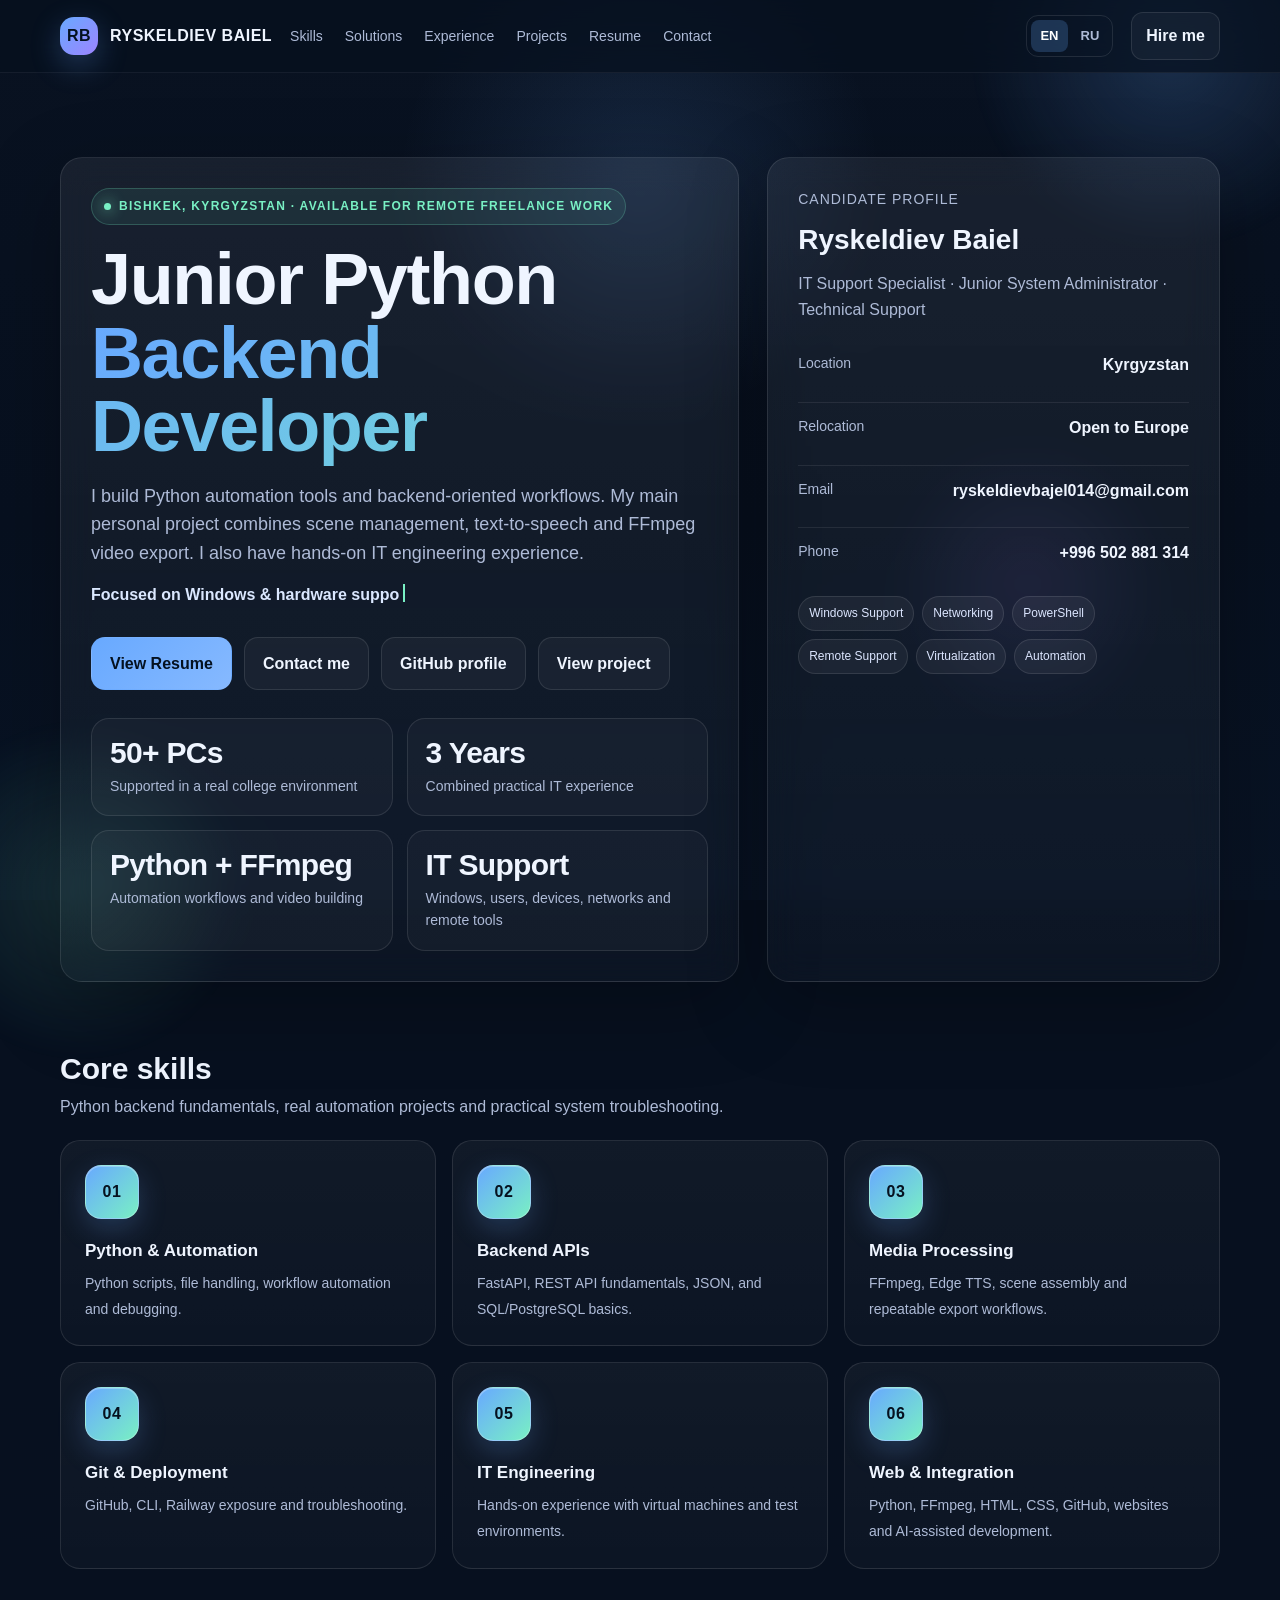
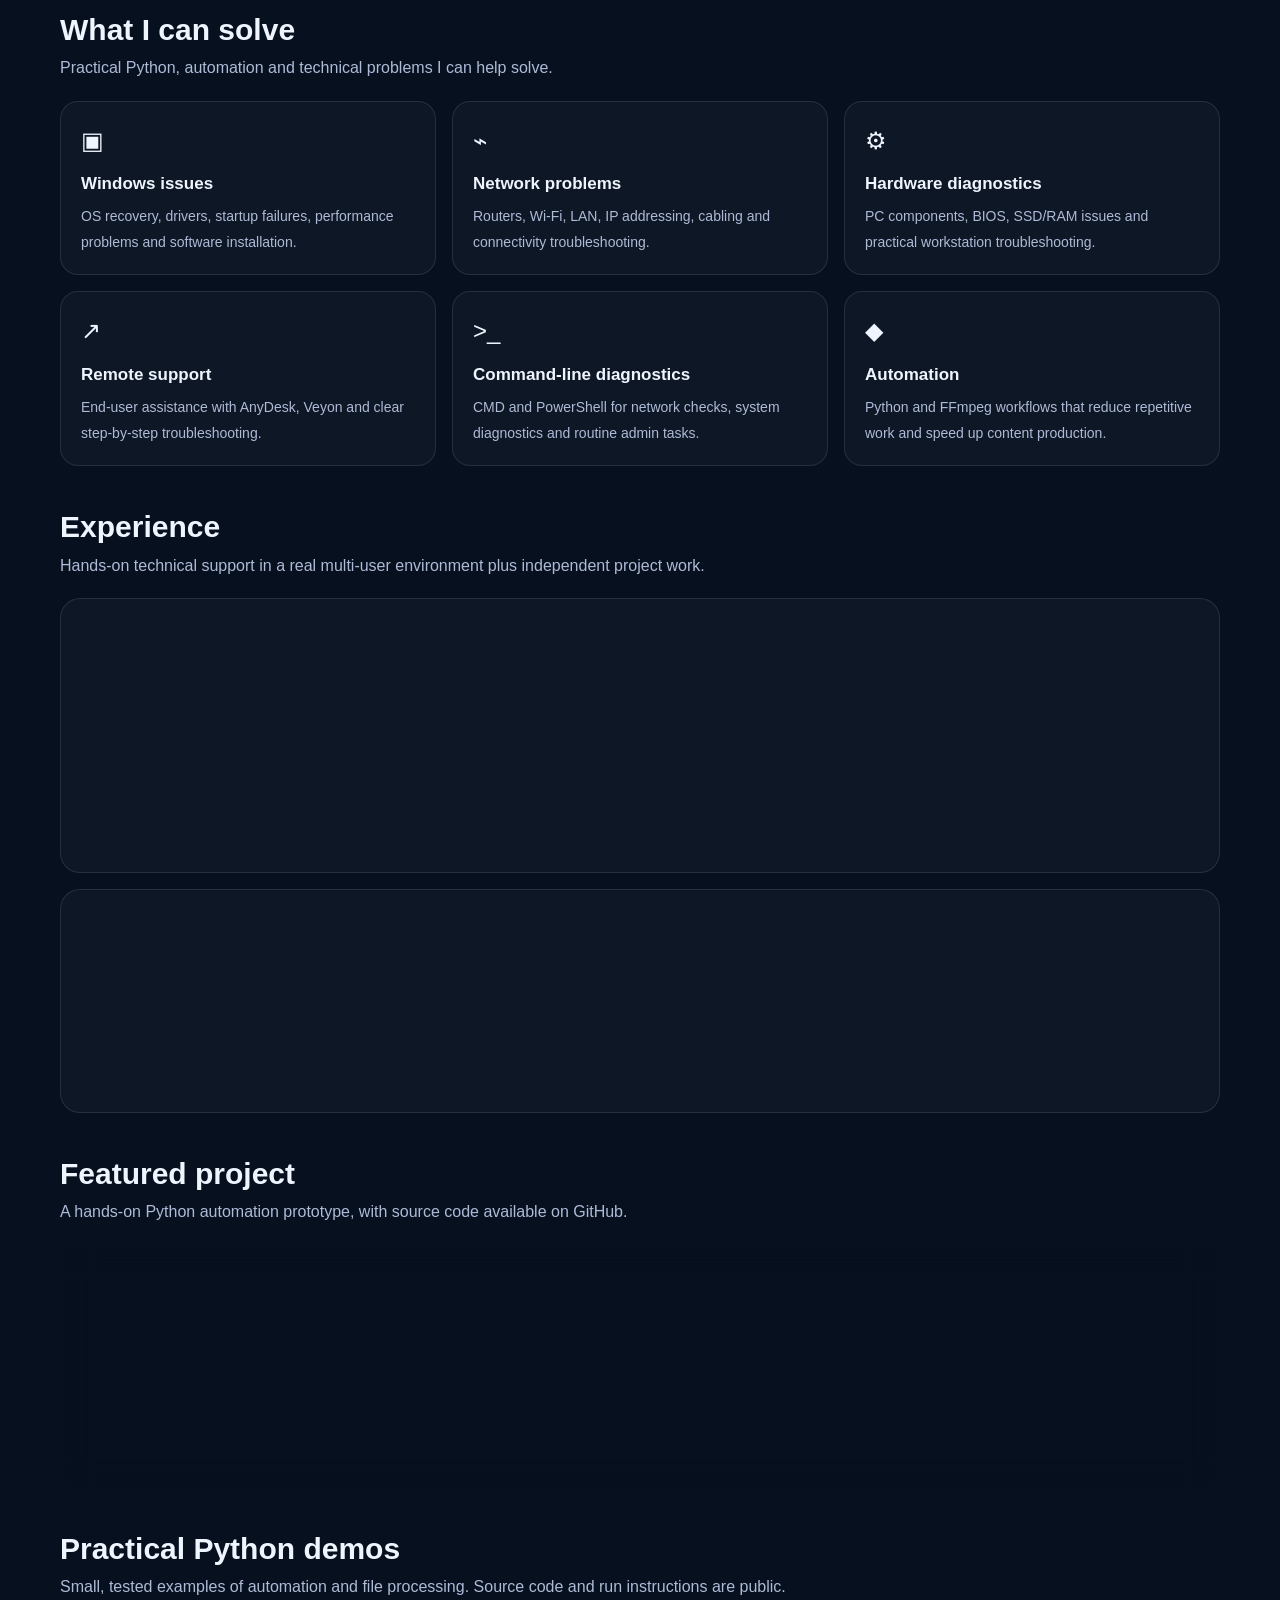
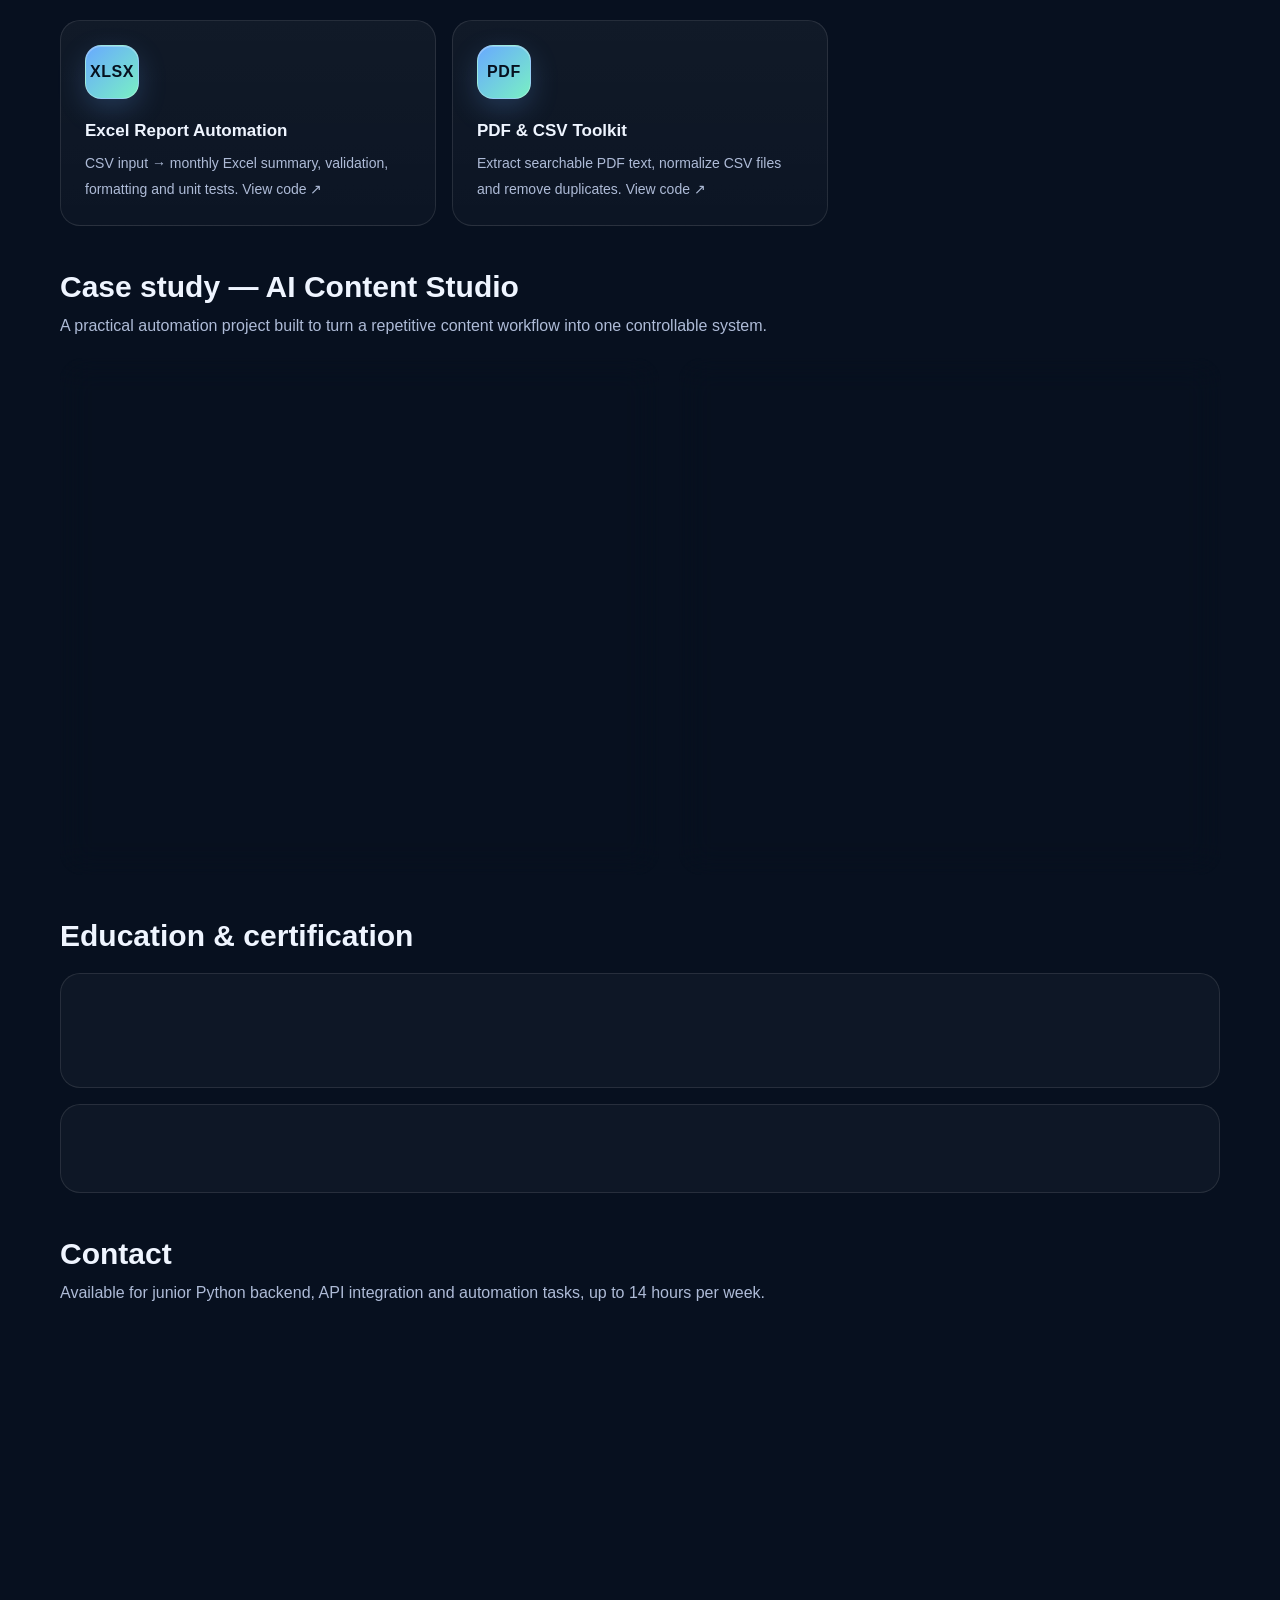
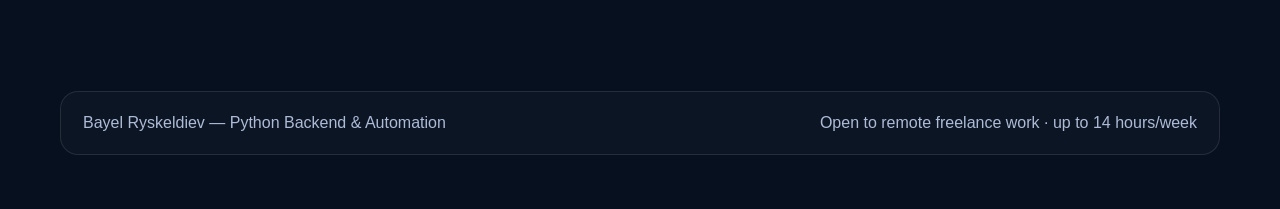
==== commit 937b45f9: "Add EN/RU homepage language switcher" ====
--- a/index.html
+++ b/index.html
@@ -86,11 +86,11 @@
   .footer-box{font-size:12px}
 }
 
-</style>
+ .lang-switch{display:flex;gap:4px;align-items:center;border:1px solid var(--line);border-radius:12px;padding:4px;margin-left:auto}.lang-switch a{font-size:13px;font-weight:800;color:var(--muted);padding:6px 9px;border-radius:8px}.lang-switch a.active{background:rgba(104,169,255,.22);color:#fff}@media(max-width:720px){.nav{gap:8px}.nav-cta{padding:8px 10px;font-size:12px}}</style>
 </head>
 <body>
 <div class="scroll-line" id="scrollLine"></div><div class="bg-grid"></div><div class="orb a"></div><div class="orb b"></div><div class="orb c"></div><div class="cursor-glow" id="cursorGlow"></div>
-<nav><div class="wrap nav"><a class="brand" href="#top"><span class="brand-mark">RB</span><span class="brand-text">RYSKELDIEV BAIEL</span></a><div class="navlinks"><a href="#skills">Skills</a><a href="#solutions">Solutions</a><a href="#experience">Experience</a><a href="#projects">Projects</a><a href="resume.html">Resume</a><a href="#contact">Contact</a></div><a class="nav-cta" href="mailto:ryskeldievbajel014@gmail.com">Hire me</a></div></nav>
+<nav><div class="wrap nav"><a class="brand" href="#top"><span class="brand-mark">RB</span><span class="brand-text">RYSKELDIEV BAIEL</span></a><div class="navlinks"><a href="#skills">Skills</a><a href="#solutions">Solutions</a><a href="#experience">Experience</a><a href="#projects">Projects</a><a href="resume.html">Resume</a><a href="#contact">Contact</a></div><div class="lang-switch" aria-label="Language"><a class="active" href="index.html" aria-current="page">EN</a><a href="index-ru.html">RU</a></div><a class="nav-cta" href="mailto:ryskeldievbajel014@gmail.com">Hire me</a></div></nav>
 <main id="top" class="wrap">
 <header class="hero reveal"><section class="surface hero-main tilt"><div class="eyebrow"><span class="dot"></span>Bishkek, Kyrgyzstan · Available for remote freelance work</div><h1>Junior Python <span>Backend Developer</span></h1><p class="lead">I build Python automation tools and backend-oriented workflows. My main personal project combines scene management, text-to-speech and FFmpeg video export. I also have hands-on IT engineering experience.</p><div class="typing-line">Focused on <span id="typing"></span><span class="cursor"></span></div><div class="actions"><a class="btn primary" href="resume.html">View Resume</a><a class="btn secondary" href="mailto:ryskeldievbajel014@gmail.com">Contact me</a><a class="btn secondary" href="https://github.com/RyskeldievB" target="_blank">GitHub profile</a><a class="btn secondary" href="#projects">View project</a></div><div class="mini-grid stagger"><div class="mini-card"><strong><span class="counter" data-target="50">0</span>+ PCs</strong><span>Supported in a real college environment</span></div><div class="mini-card"><strong><span class="counter" data-target="3">0</span> Years</strong><span>Combined practical IT experience</span></div><div class="mini-card"><strong>Python + FFmpeg</strong><span>Automation workflows and video building</span></div><div class="mini-card"><strong>IT Support</strong><span>Windows, users, devices, networks and remote tools</span></div></div></section><aside class="surface hero-side tilt"><div><div class="profile-title">Candidate profile</div><div class="profile-name">Ryskeldiev Baiel</div><p class="profile-role">IT Support Specialist · Junior System Administrator · Technical Support</p><div class="info-list"><div class="info-row"><span>Location</span><strong>Kyrgyzstan</strong></div><div class="info-row"><span>Relocation</span><strong>Open to Europe</strong></div><div class="info-row"><span>Email</span><strong>ryskeldievbajel014@gmail.com</strong></div><div class="info-row"><span>Phone</span><strong>+996 502 881 314</strong></div></div><div class="badge-row"><span class="badge">Windows Support</span><span class="badge">Networking</span><span class="badge">PowerShell</span><span class="badge">Remote Support</span><span class="badge">Virtualization</span><span class="badge">Automation</span></div></div></aside></header>
 <section id="skills" class="reveal"><div class="section-head"><h2 class="section-title">Core skills</h2><p class="section-sub">Python backend fundamentals, real automation projects and practical system troubleshooting.</p></div><div class="skills-grid stagger"><div class="skill tilt"><div class="icon">01</div><b>Python & Automation</b><span>Python scripts, file handling, workflow automation and debugging.</span></div><div class="skill tilt"><div class="icon">02</div><b>Backend APIs</b><span>FastAPI, REST API fundamentals, JSON, and SQL/PostgreSQL basics.</span></div><div class="skill tilt"><div class="icon">03</div><b>Media Processing</b><span>FFmpeg, Edge TTS, scene assembly and repeatable export workflows.</span></div><div class="skill tilt"><div class="icon">04</div><b>Git & Deployment</b><span>GitHub, CLI, Railway exposure and troubleshooting.</span></div><div class="skill tilt"><div class="icon">05</div><b>IT Engineering</b><span>Hands-on experience with virtual machines and test environments.</span></div><div class="skill tilt"><div class="icon">06</div><b>Web & Integration</b><span>Python, FFmpeg, HTML, CSS, GitHub, websites and AI-assisted development.</span></div></div></section>
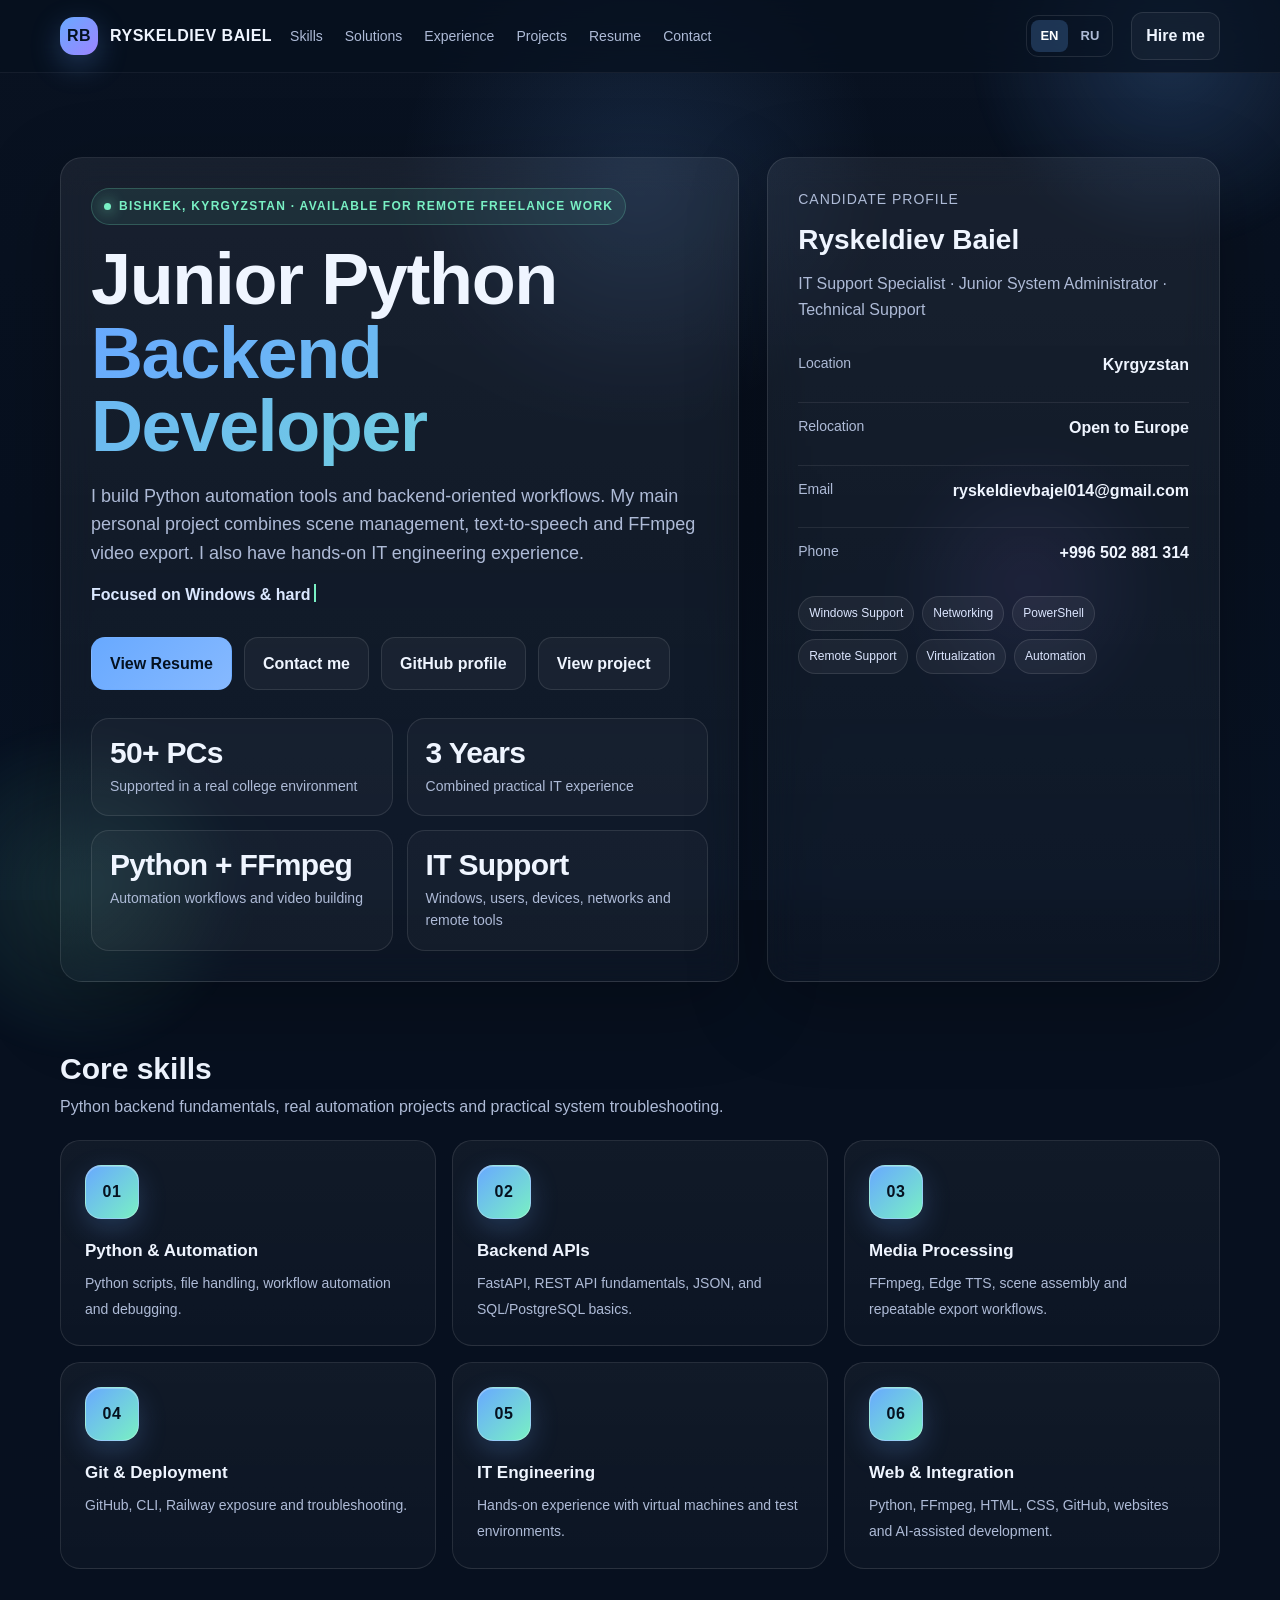
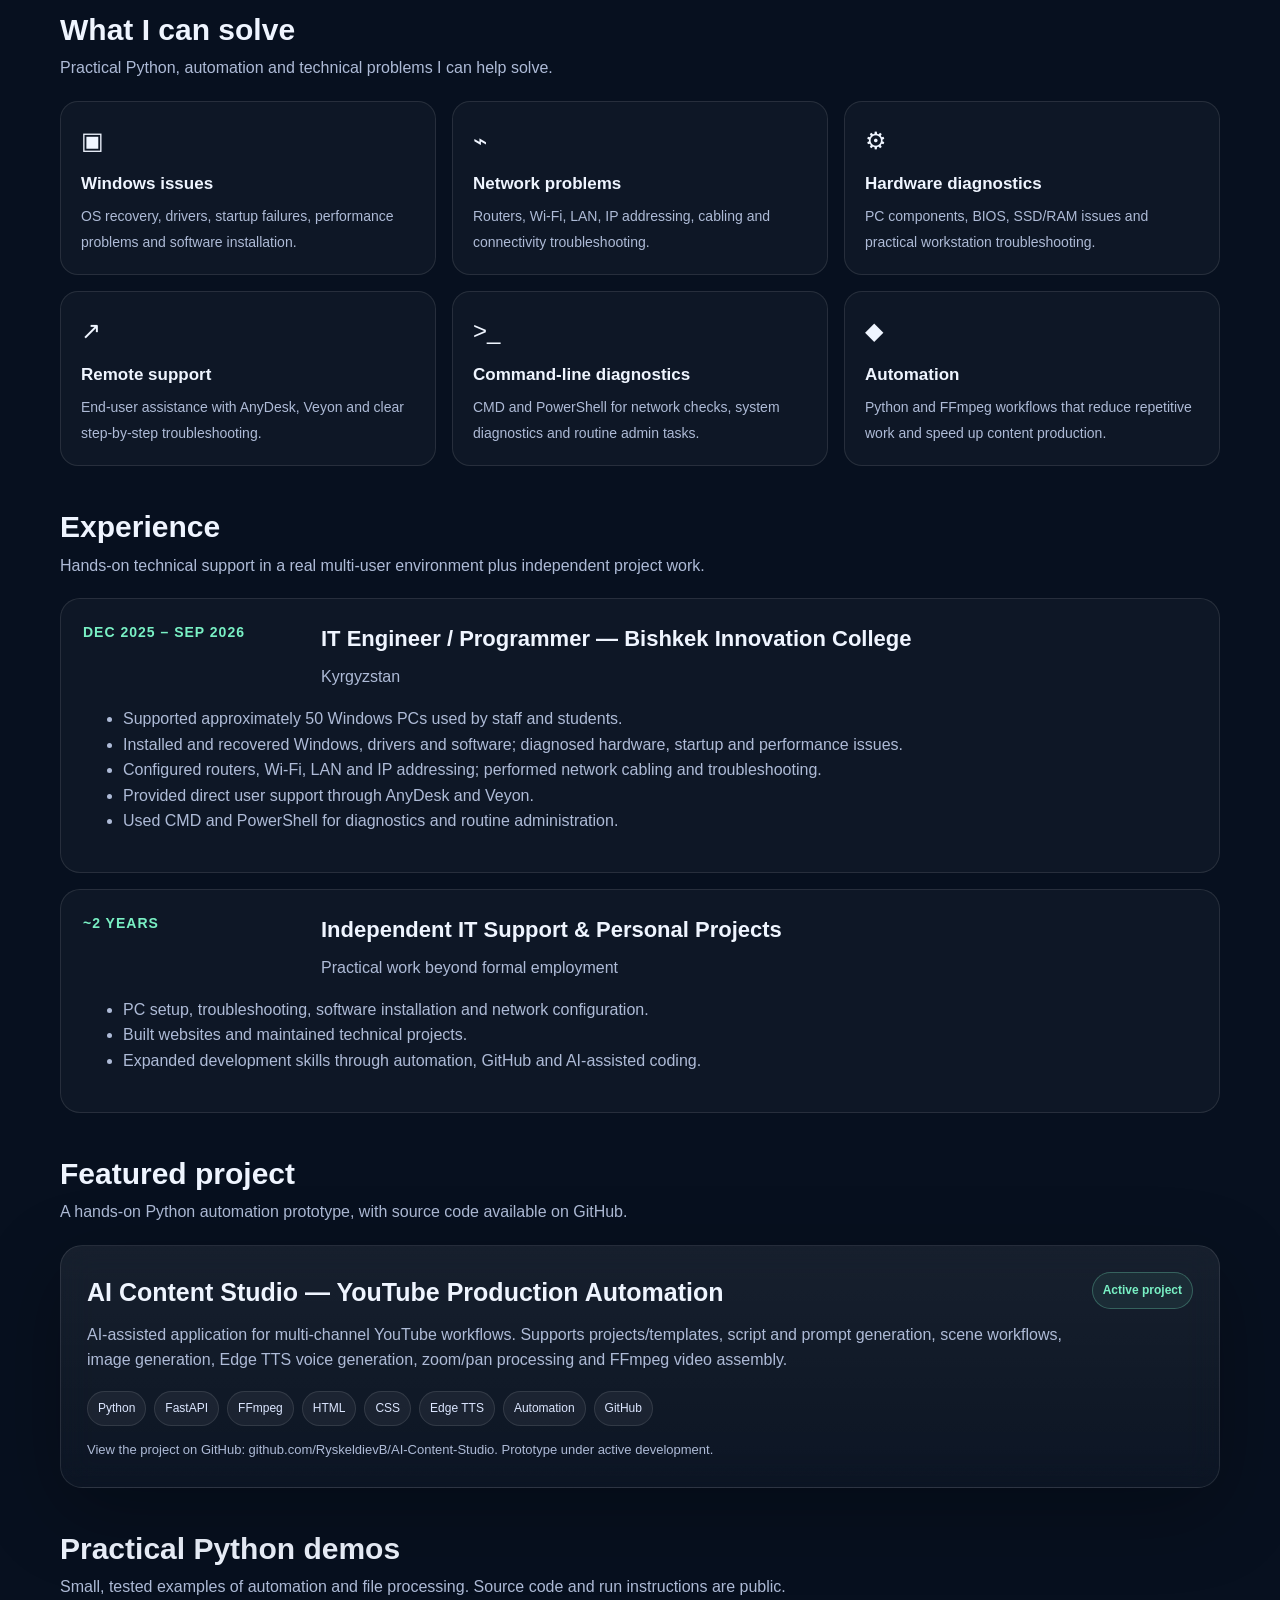
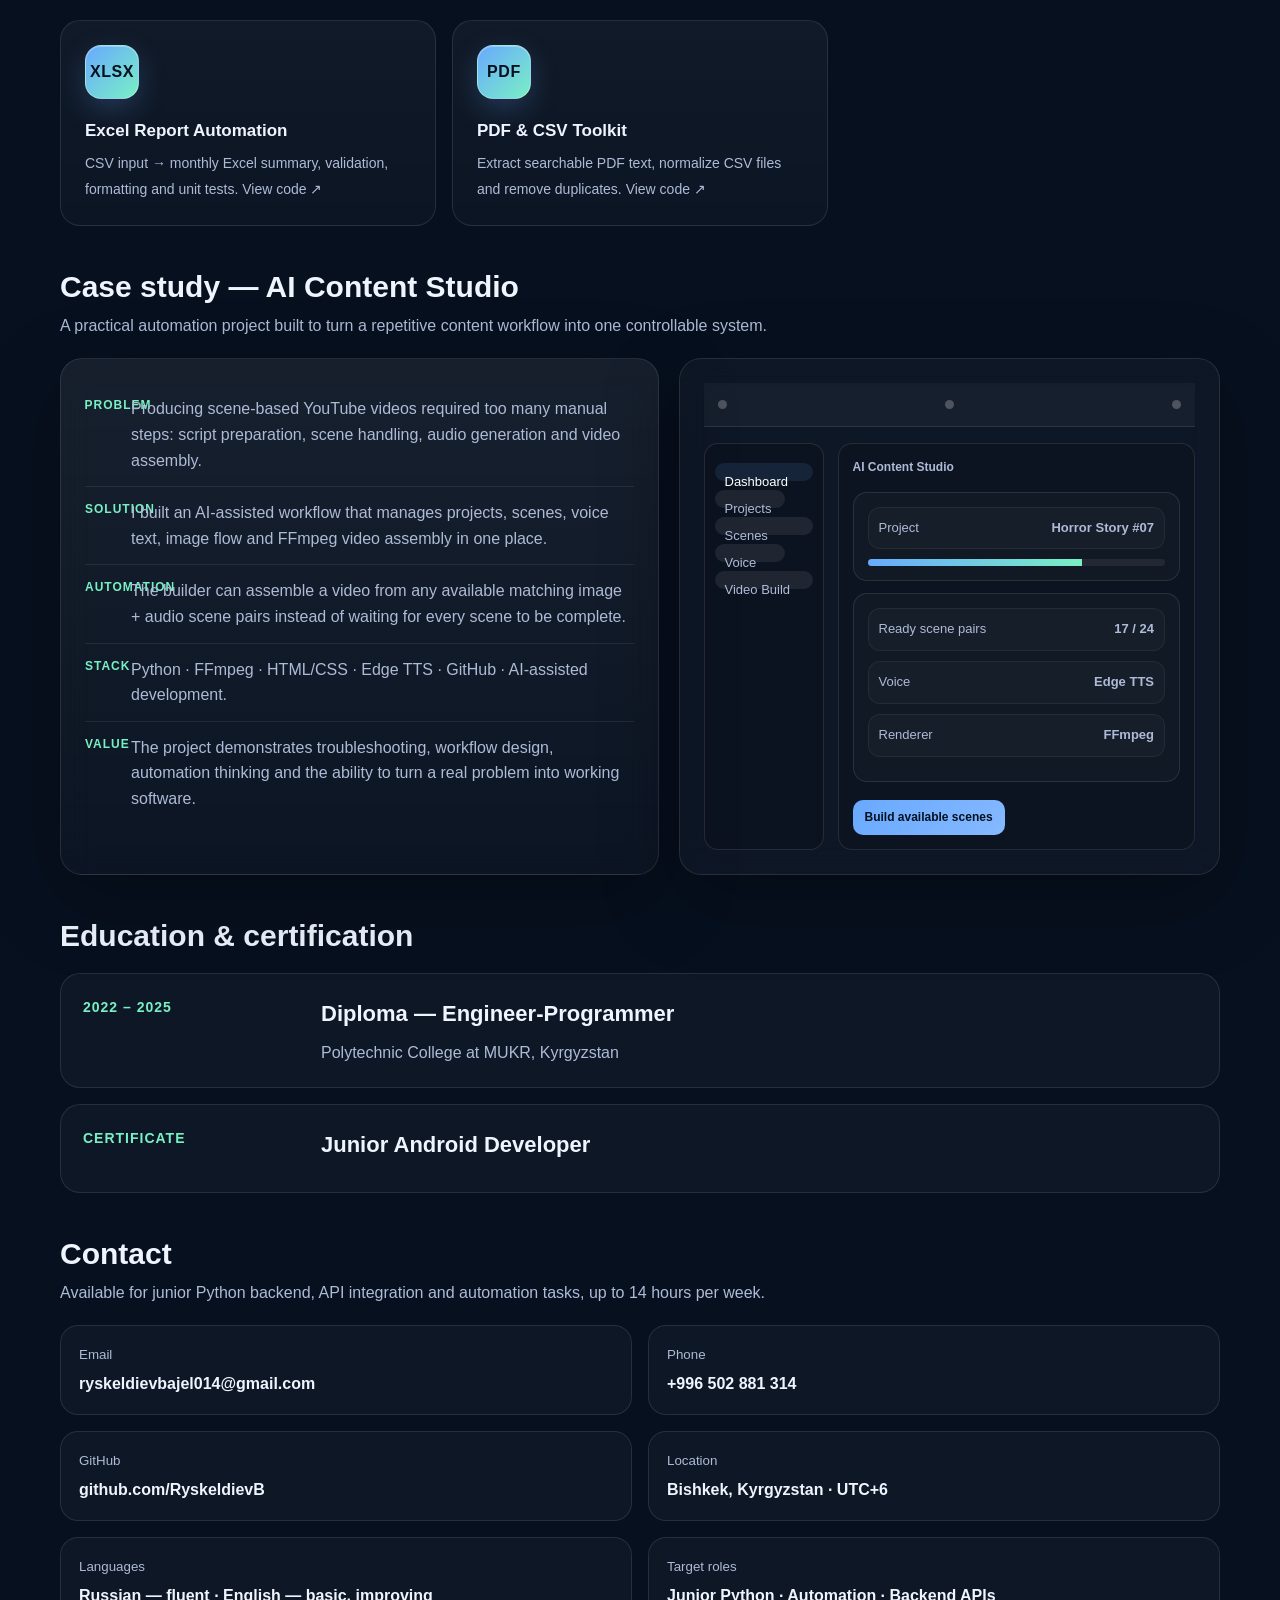
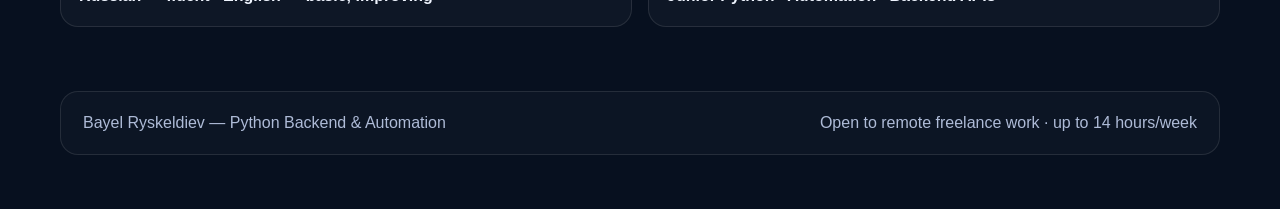
==== commit 6739d879: "Repair responsive mobile layout and translated text wrapping" ====
--- a/index.html
+++ b/index.html
@@ -86,7 +86,41 @@
   .footer-box{font-size:12px}
 }
 
- .lang-switch{display:flex;gap:4px;align-items:center;border:1px solid var(--line);border-radius:12px;padding:4px;margin-left:auto}.lang-switch a{font-size:13px;font-weight:800;color:var(--muted);padding:6px 9px;border-radius:8px}.lang-switch a.active{background:rgba(104,169,255,.22);color:#fff}@media(max-width:720px){.nav{gap:8px}.nav-cta{padding:8px 10px;font-size:12px}}</style>
+ .lang-switch{display:flex;gap:4px;align-items:center;border:1px solid var(--line);border-radius:12px;padding:4px;margin-left:auto}.lang-switch a{font-size:13px;font-weight:800;color:var(--muted);padding:6px 9px;border-radius:8px}.lang-switch a.active{background:rgba(104,169,255,.22);color:#fff}@media(max-width:720px){.nav{gap:8px}.nav-cta{padding:8px 10px;font-size:12px}}
+/* Mobile layout repair: prevent translated copy from breaking narrow cards. */
+@media(max-width:720px){
+  .wrap{width:calc(100% - 28px)}
+  .nav{min-width:0;gap:6px}
+  .lang-switch{margin-left:auto;flex:0 0 auto;padding:3px;gap:2px}
+  .lang-switch a{padding:6px 7px;font-size:12px}
+  .nav-cta{flex:0 0 auto;white-space:nowrap;padding:8px 9px;font-size:12px}
+  .hero,.hero-main,.hero-side,.case-grid,.project,.item,.contact-grid,.mini-grid{min-width:0}
+  .hero h1{font-size:clamp(29px,8.7vw,36px);line-height:1.12;overflow-wrap:anywhere}
+  .hero-main,.hero-side{padding:clamp(14px,4vw,18px)}
+  .mini-grid{grid-template-columns:repeat(2,minmax(0,1fr))!important}
+  .mini-card,.contact-card{min-width:0;overflow:hidden}
+  .mini-card strong,.mini-card strong .counter{
+    font-size:clamp(17px,5.5vw,24px)!important;
+    white-space:normal!important;
+    overflow-wrap:anywhere;
+    letter-spacing:-.5px!important;
+  }
+  .mini-card span,.contact-card strong,.info-row strong,.project p,.skill span,.solve-card span{overflow-wrap:anywhere;word-break:normal}
+  .info-row{min-width:0;flex-wrap:wrap}
+  .actions{display:flex;flex-wrap:wrap;gap:9px}
+  .actions .btn{min-width:0;max-width:100%;justify-content:center;text-align:center}
+  .skills-grid>*,.solve-grid>*{min-width:0;overflow-wrap:anywhere}
+  .mock-app,.mock-main,.mock-panel{min-width:0}
+  .mock-row{flex-wrap:wrap}
+}
+@media(max-width:360px){
+  .nav .brand-mark{width:34px;height:34px}
+  .lang-switch a{padding:5px 6px}
+  .nav-cta{padding:7px 8px;font-size:11px}
+  .contact-grid{grid-template-columns:1fr!important}
+  .contact-card{min-height:0}
+}
+</style>
 </head>
 <body>
 <div class="scroll-line" id="scrollLine"></div><div class="bg-grid"></div><div class="orb a"></div><div class="orb b"></div><div class="orb c"></div><div class="cursor-glow" id="cursorGlow"></div>
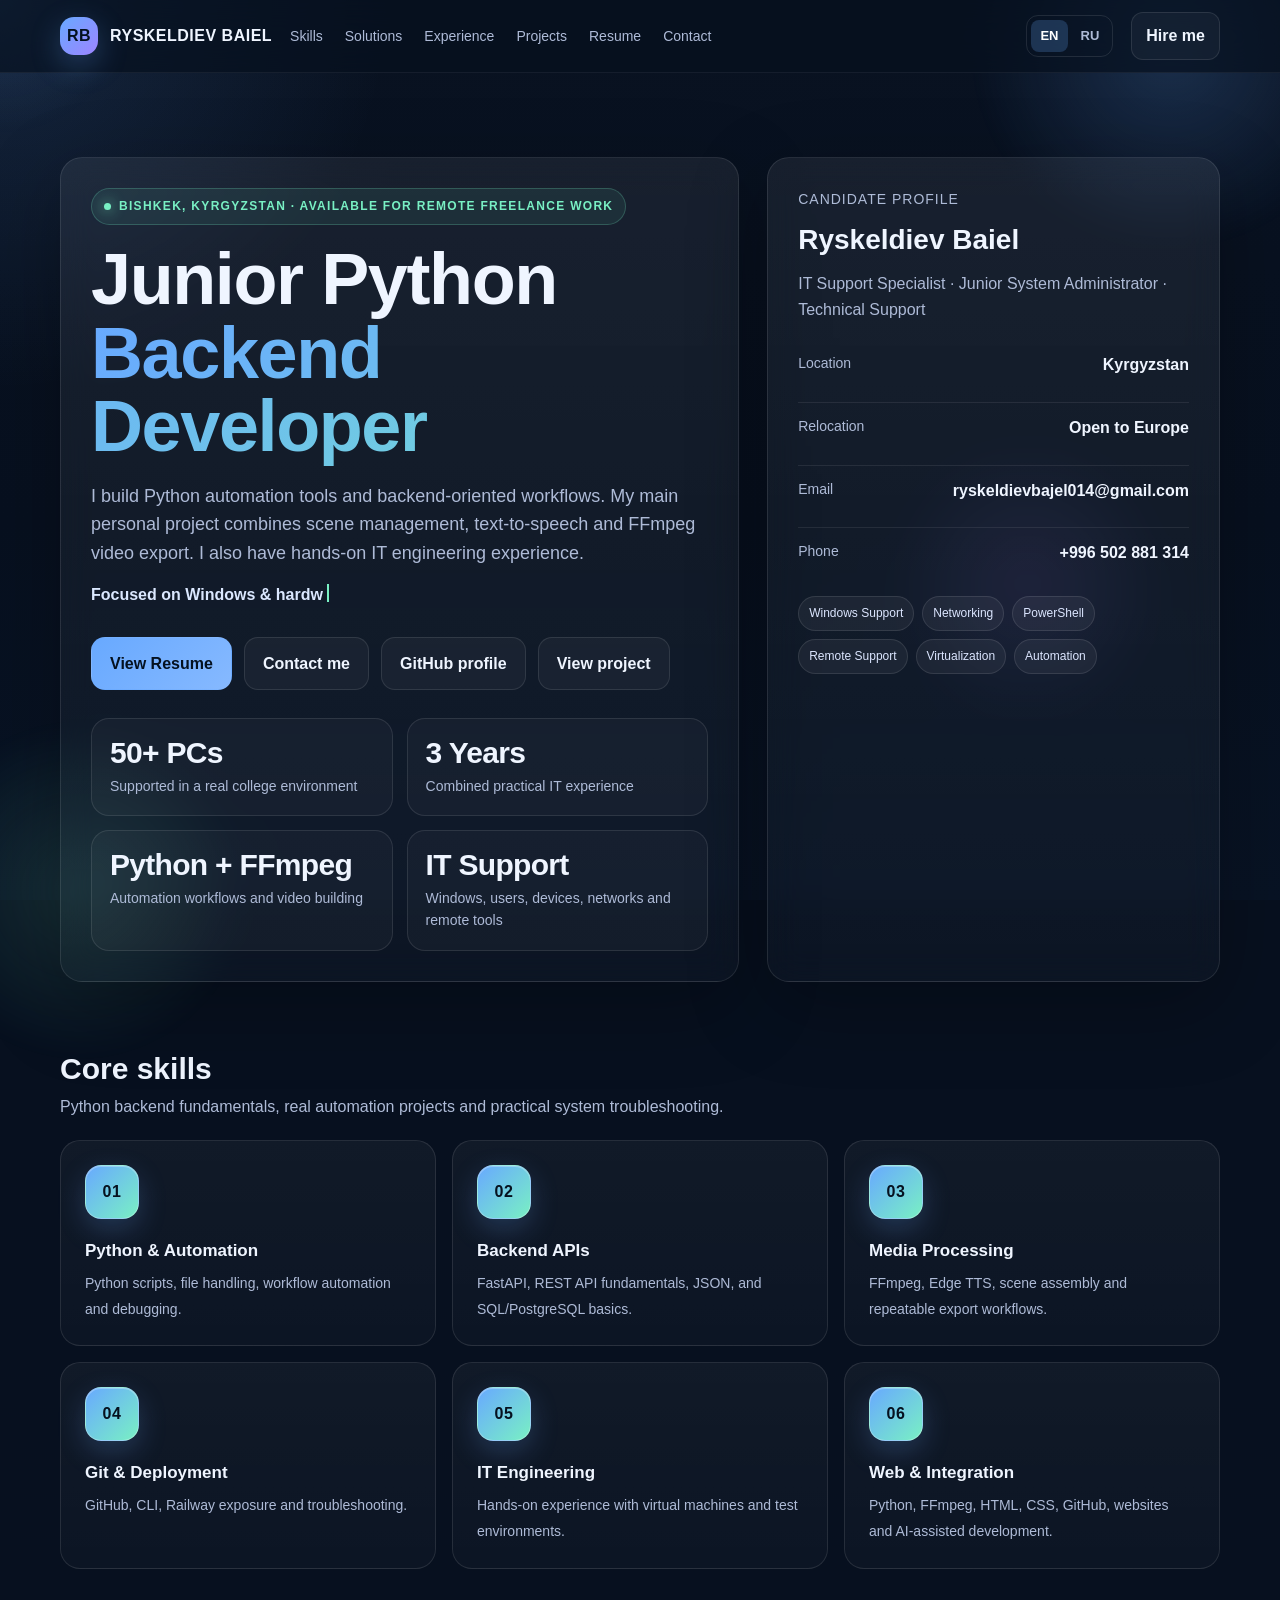
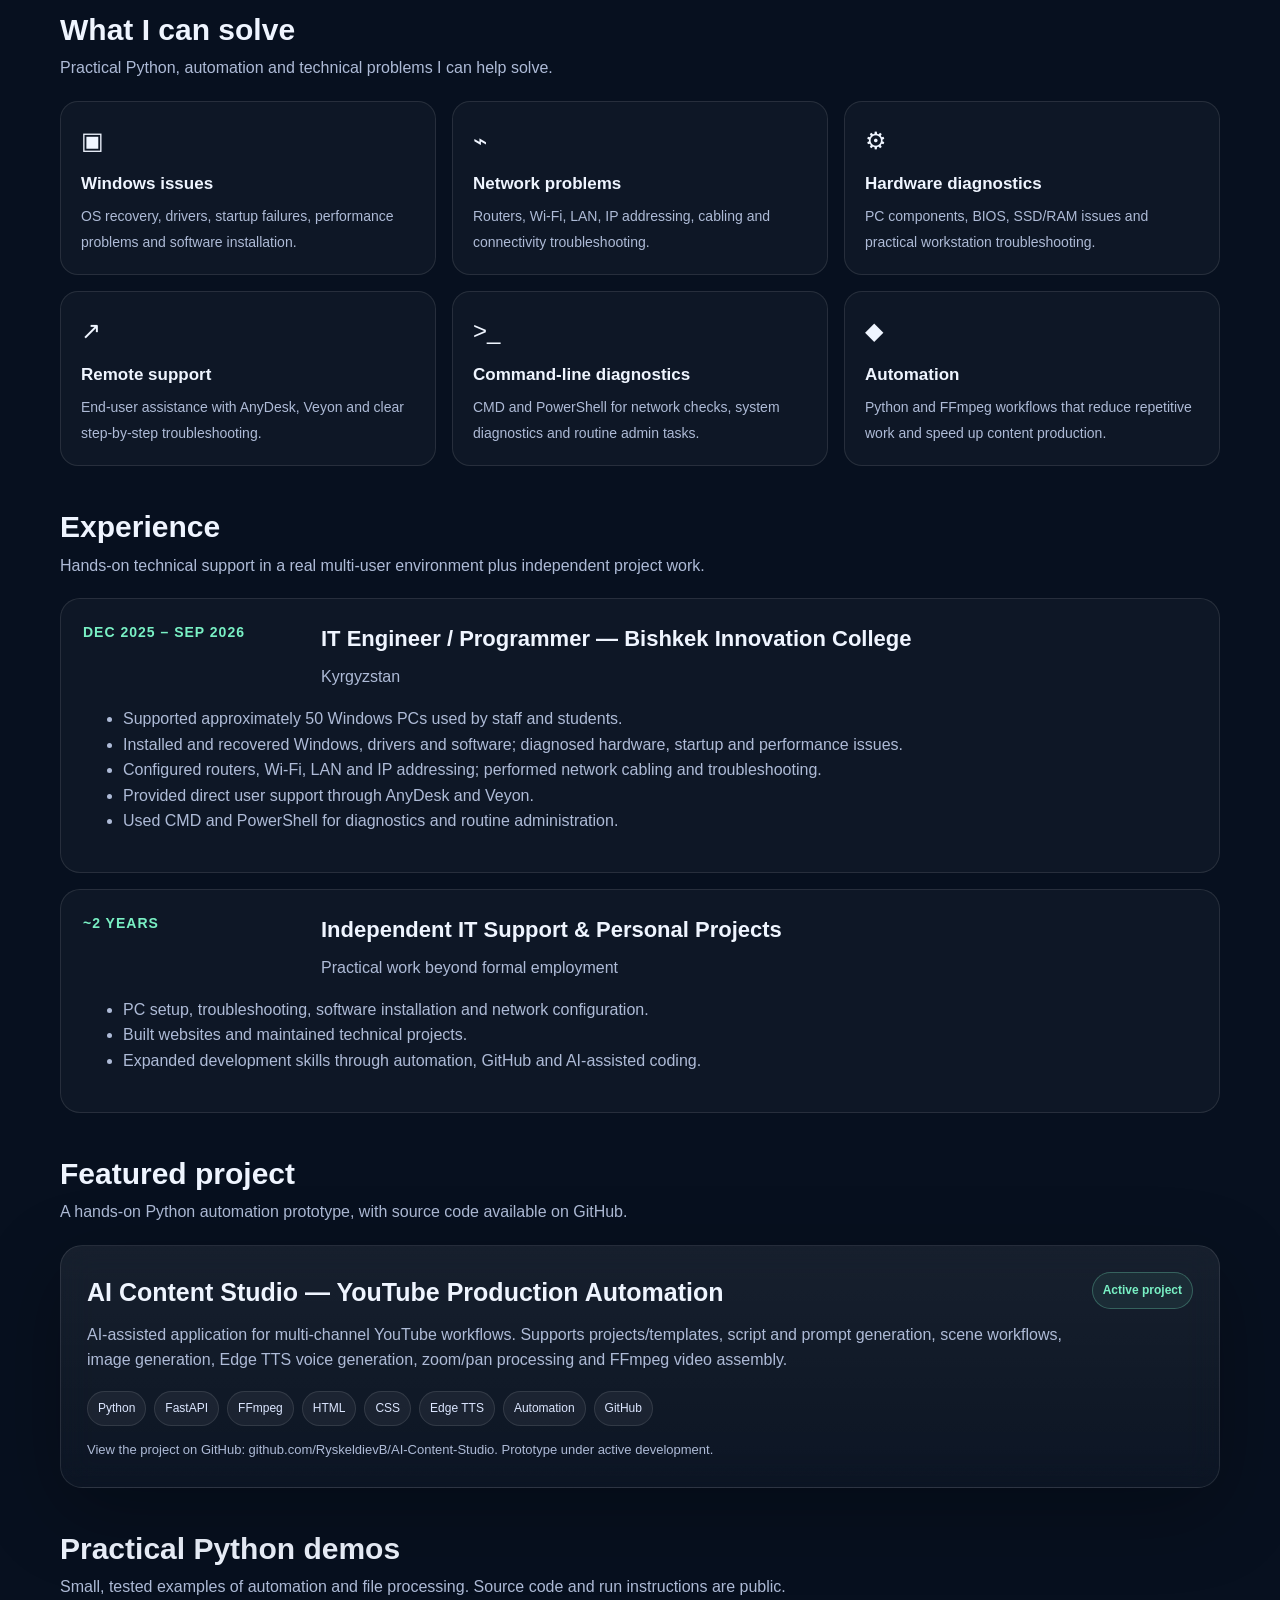
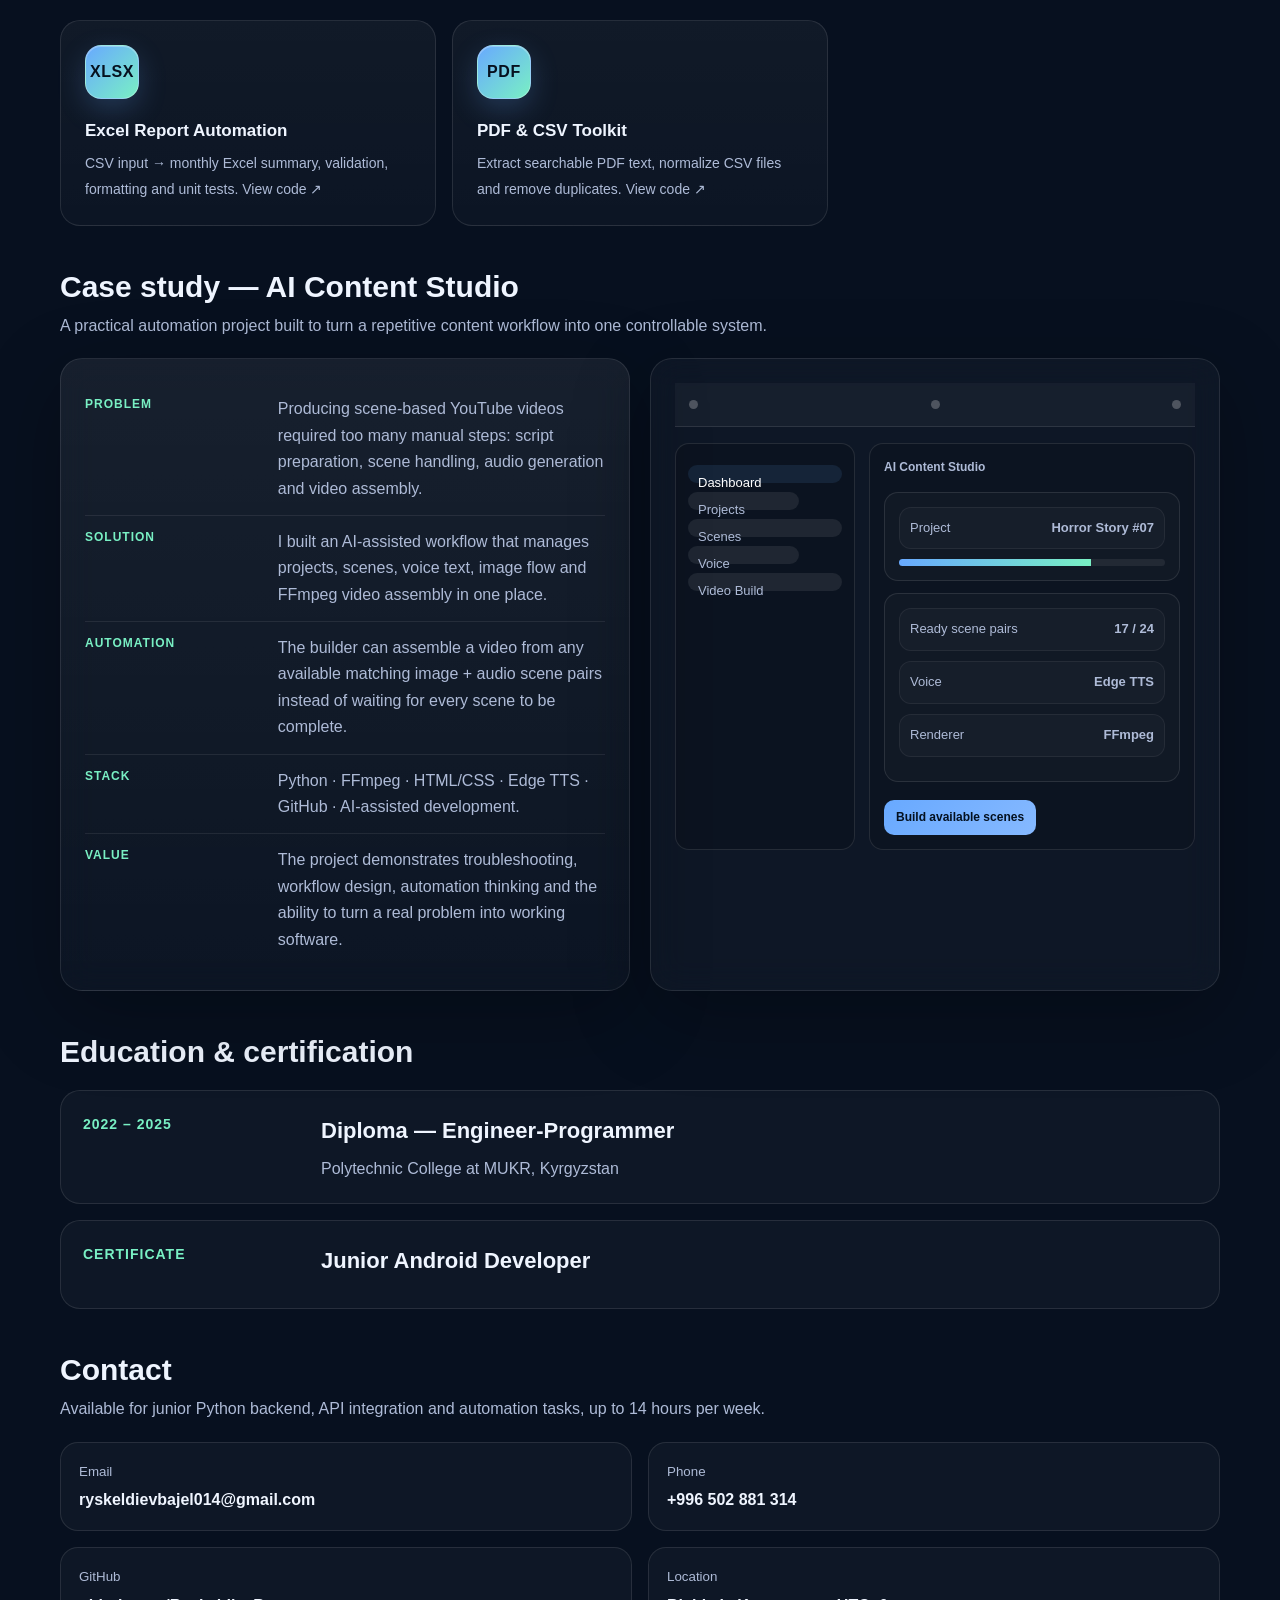
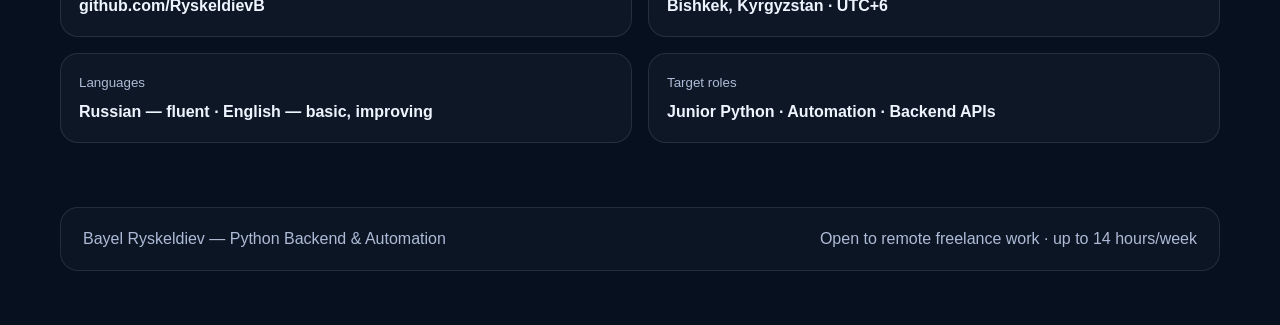
==== commit 17ed1c57: "Fix overlapping case-study labels and demo sidebar at desktop widths" ====
--- a/index.html
+++ b/index.html
@@ -120,6 +120,23 @@
   .contact-grid{grid-template-columns:1fr!important}
   .contact-card{min-height:0}
 }
+
+/* Case study layout: accommodate long Russian labels and sidebar names. */
+@media(min-width:721px){
+  #case-study .case-grid{grid-template-columns:minmax(0,1fr) minmax(0,1fr)}
+  #case-study .case-card,#case-study .mock-app{min-width:0}
+  #case-study .case-step{grid-template-columns:minmax(142px,34%) minmax(0,1fr);column-gap:16px;align-items:start}
+  #case-study .case-label{min-width:0;overflow-wrap:anywhere;line-height:1.4}
+  #case-study .case-step p{min-width:0;line-height:1.65}
+  #case-study .mock-body{grid-template-columns:180px minmax(0,1fr)}
+  #case-study .mock-side{min-width:0;padding:12px}
+  #case-study .mock-side div{white-space:normal;overflow-wrap:anywhere;line-height:1.45;padding:9px 10px}
+  #case-study .mock-main{min-width:0}
+  #case-study .mock-row{flex-wrap:wrap;align-items:center}
+}
+@media(min-width:721px) and (max-width:1100px){
+  #case-study .case-grid{grid-template-columns:1fr}
+}
 </style>
 </head>
 <body>
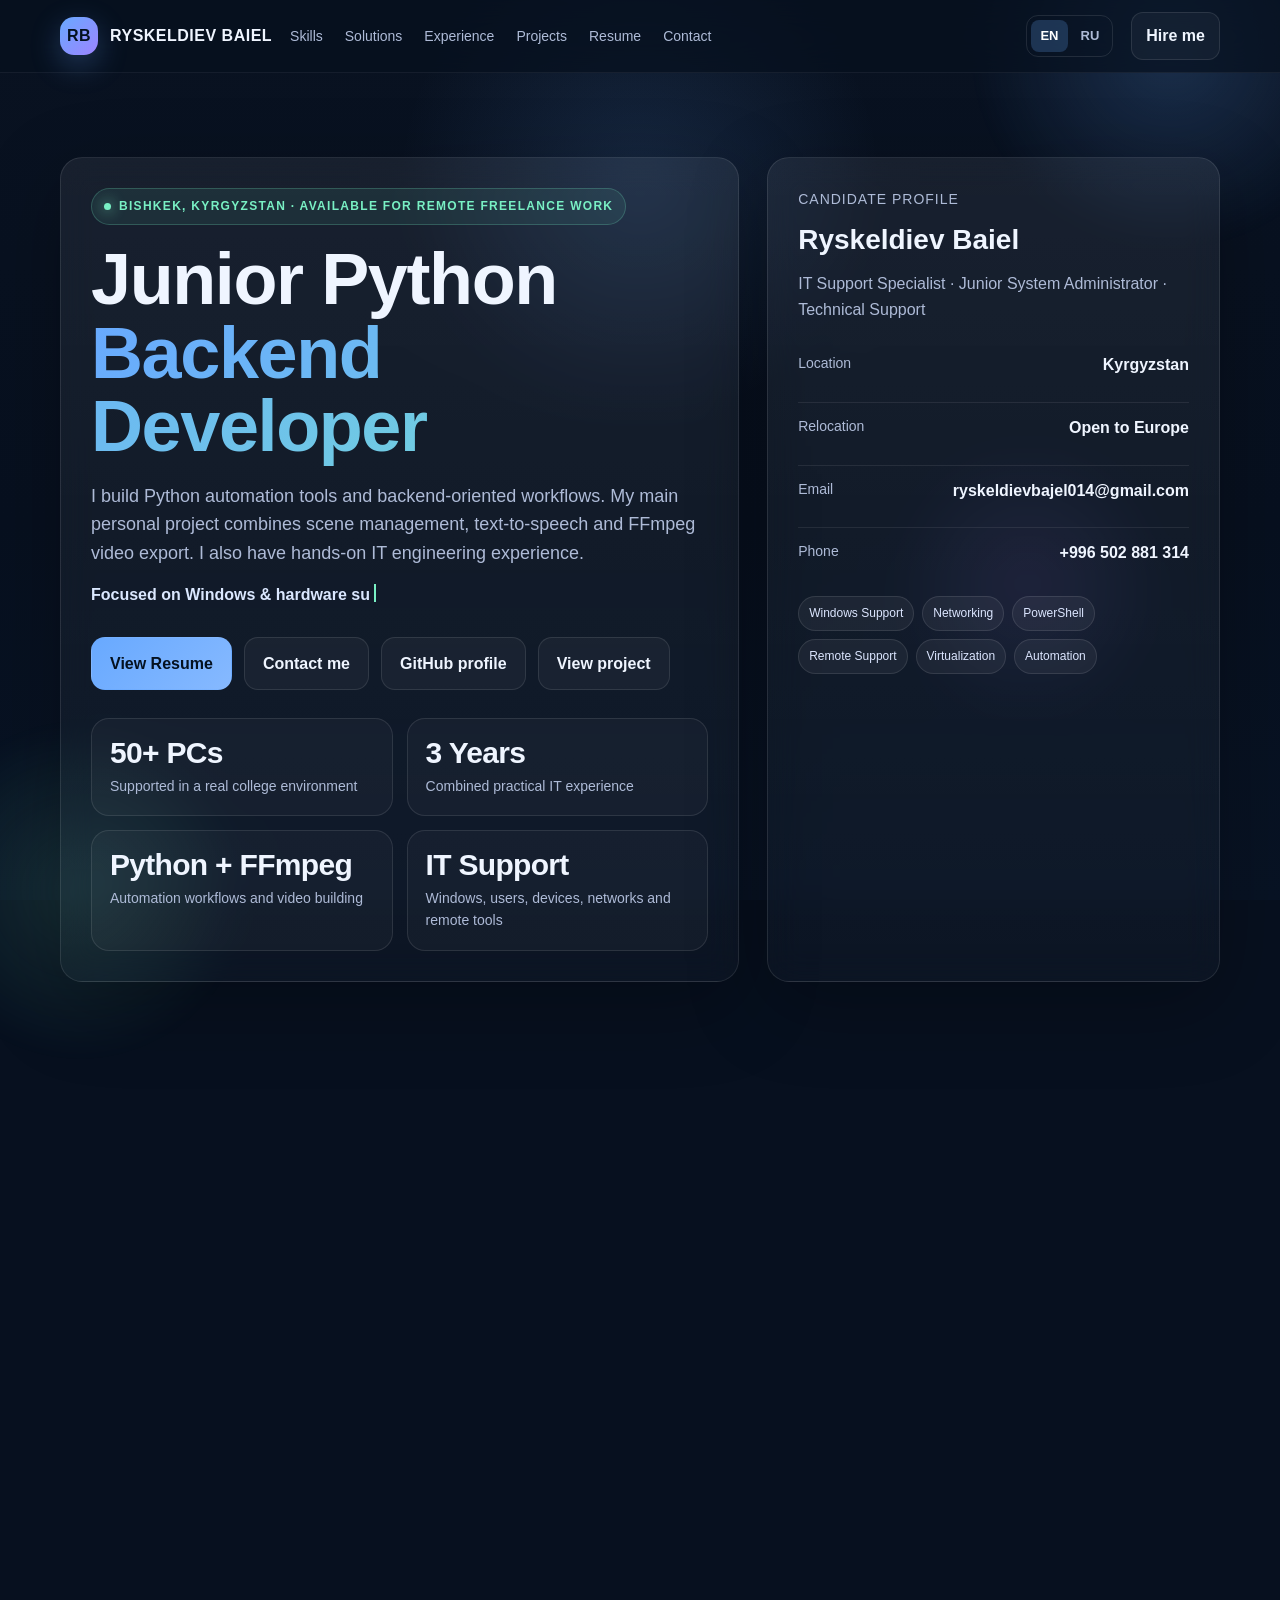
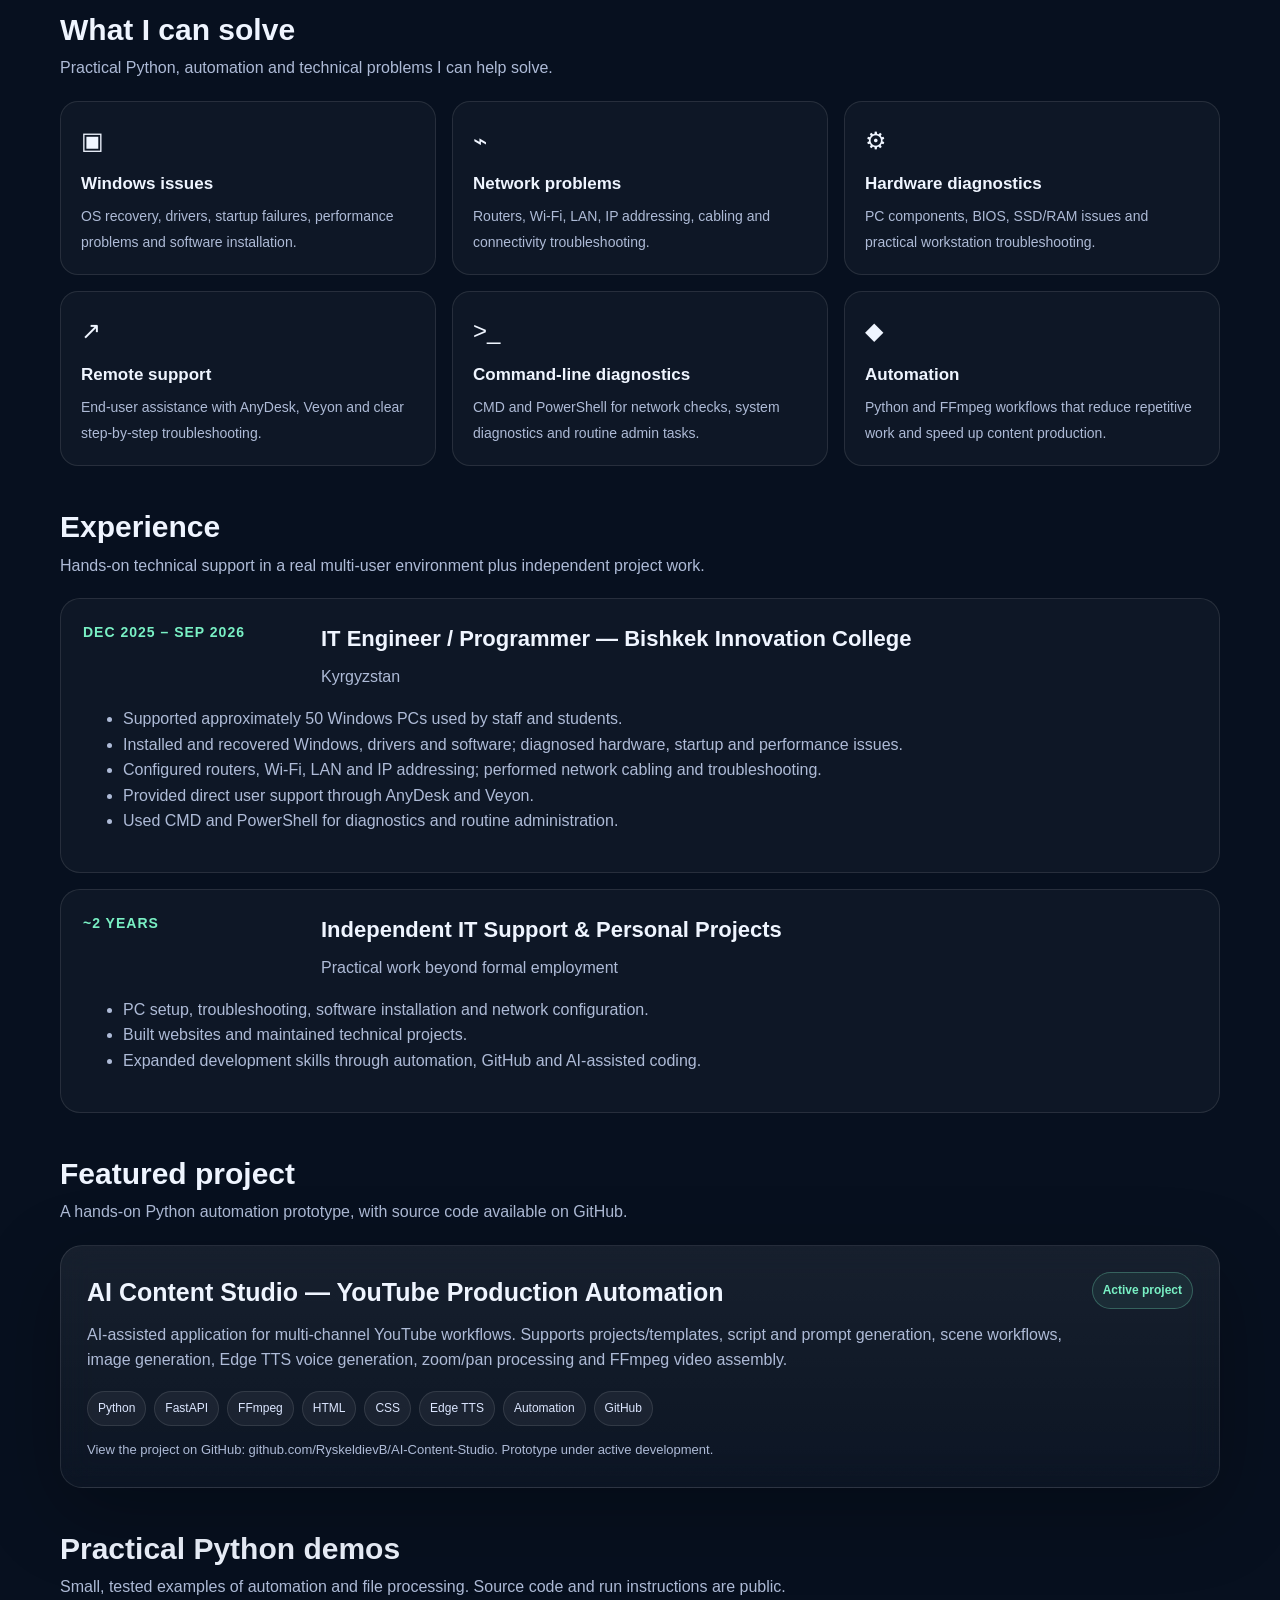
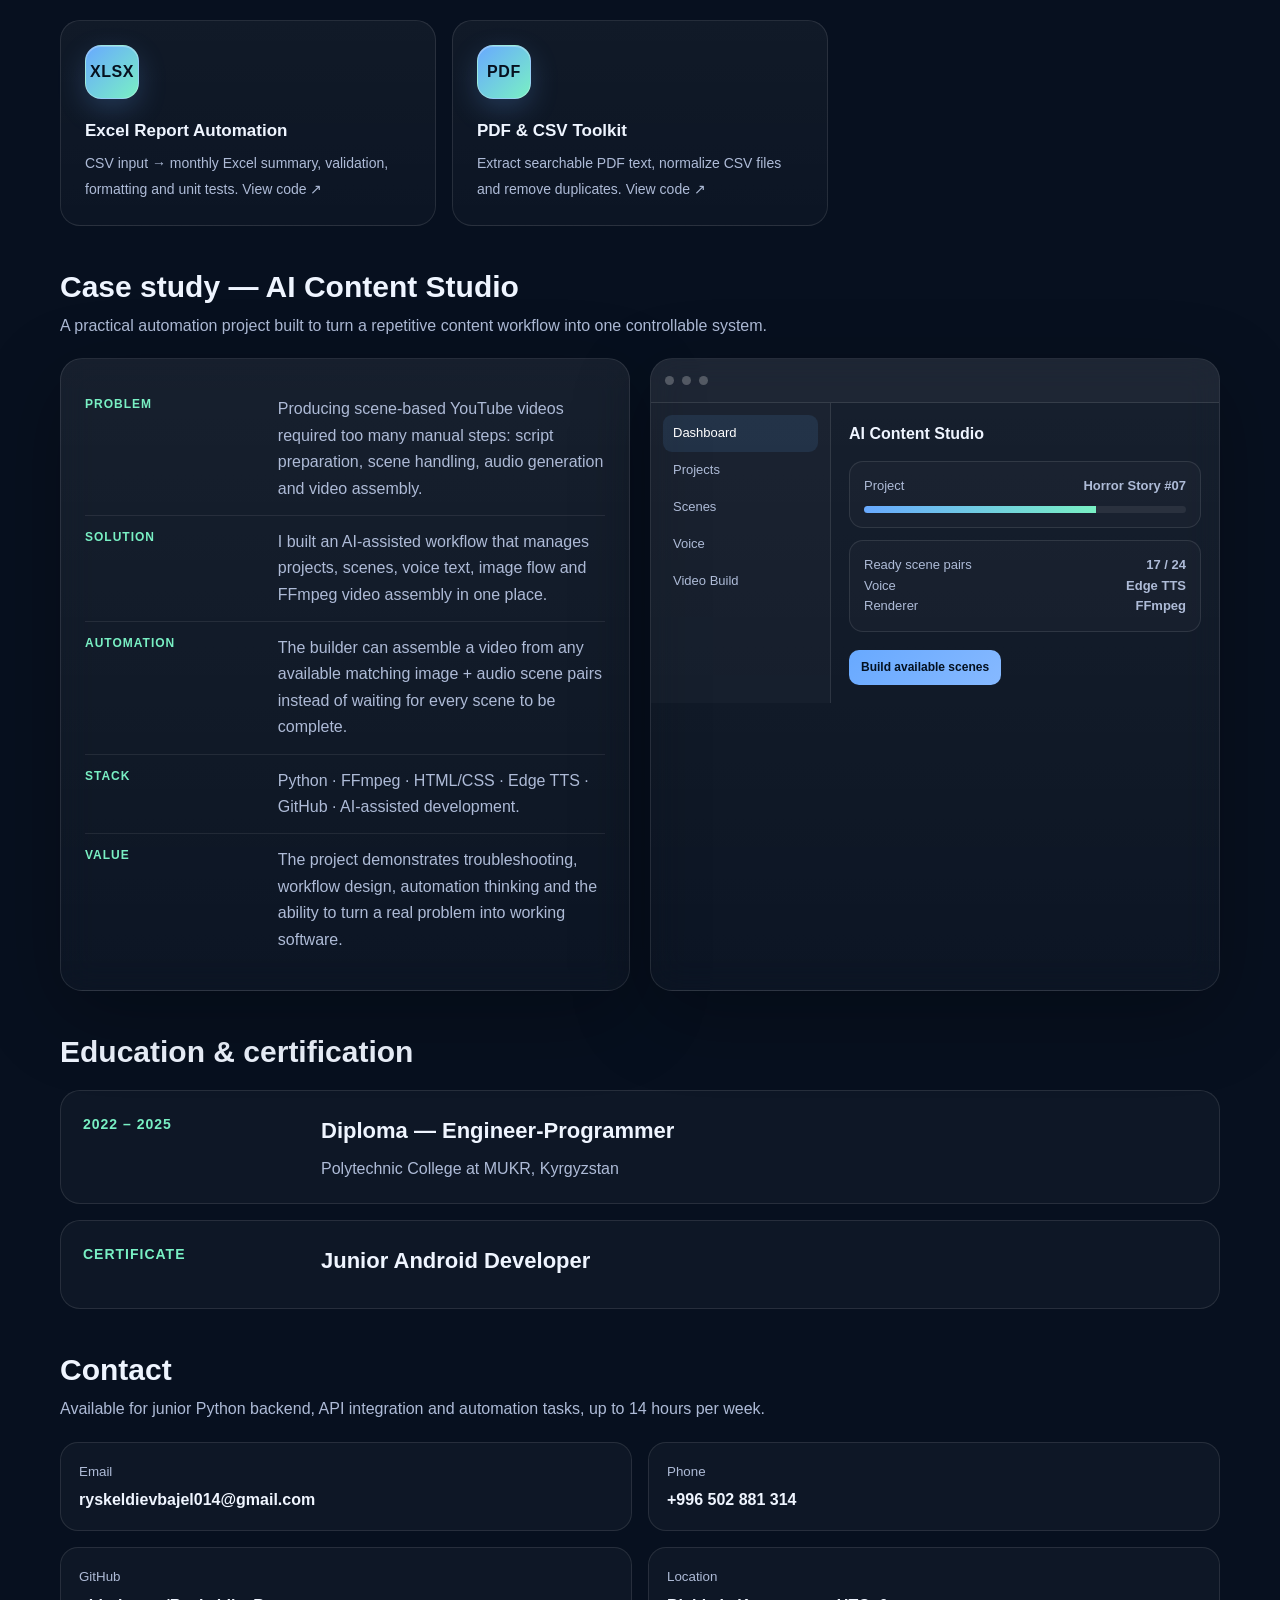
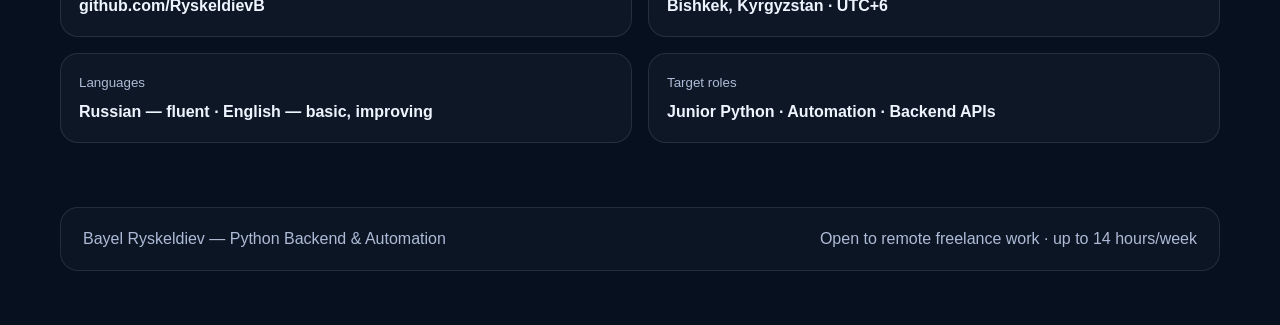
==== commit 4ac74ba6: "Force browsers to load corrected non-conflicting portfolio styles" ====
--- a/index.html
+++ b/index.html
@@ -167,7 +167,7 @@
 function onScroll(){const doc=document.documentElement,max=doc.scrollHeight-innerHeight;line.style.width=(max?scrollY/max*100:0)+'%';const nearBottom=innerHeight+scrollY>=doc.scrollHeight-24;if(nearBottom){setActive('contact');return}let cur='';const marker=scrollY+110;for(const s of sections){if(marker>=s.offsetTop)cur=s.id}setActive(cur)}
 addEventListener('scroll',onScroll,{passive:true});addEventListener('resize',onScroll);onScroll();
 document.querySelectorAll('.navlinks a[href^="#"]').forEach(a=>a.addEventListener('click',e=>{const target=document.querySelector(a.getAttribute('href'));if(!target)return;e.preventDefault();target.scrollIntoView({behavior:reduced?'auto':'smooth',block:'start'});history.replaceState(null,'',a.getAttribute('href'));setTimeout(onScroll,350)}));
-</script><script src="portfolio-enhancements.js"></script>
+</script><script src="portfolio-enhancements.js?v=20261108-layoutfix2"></script>
 
 <script id="mobileCompactV3">
 (function(){
